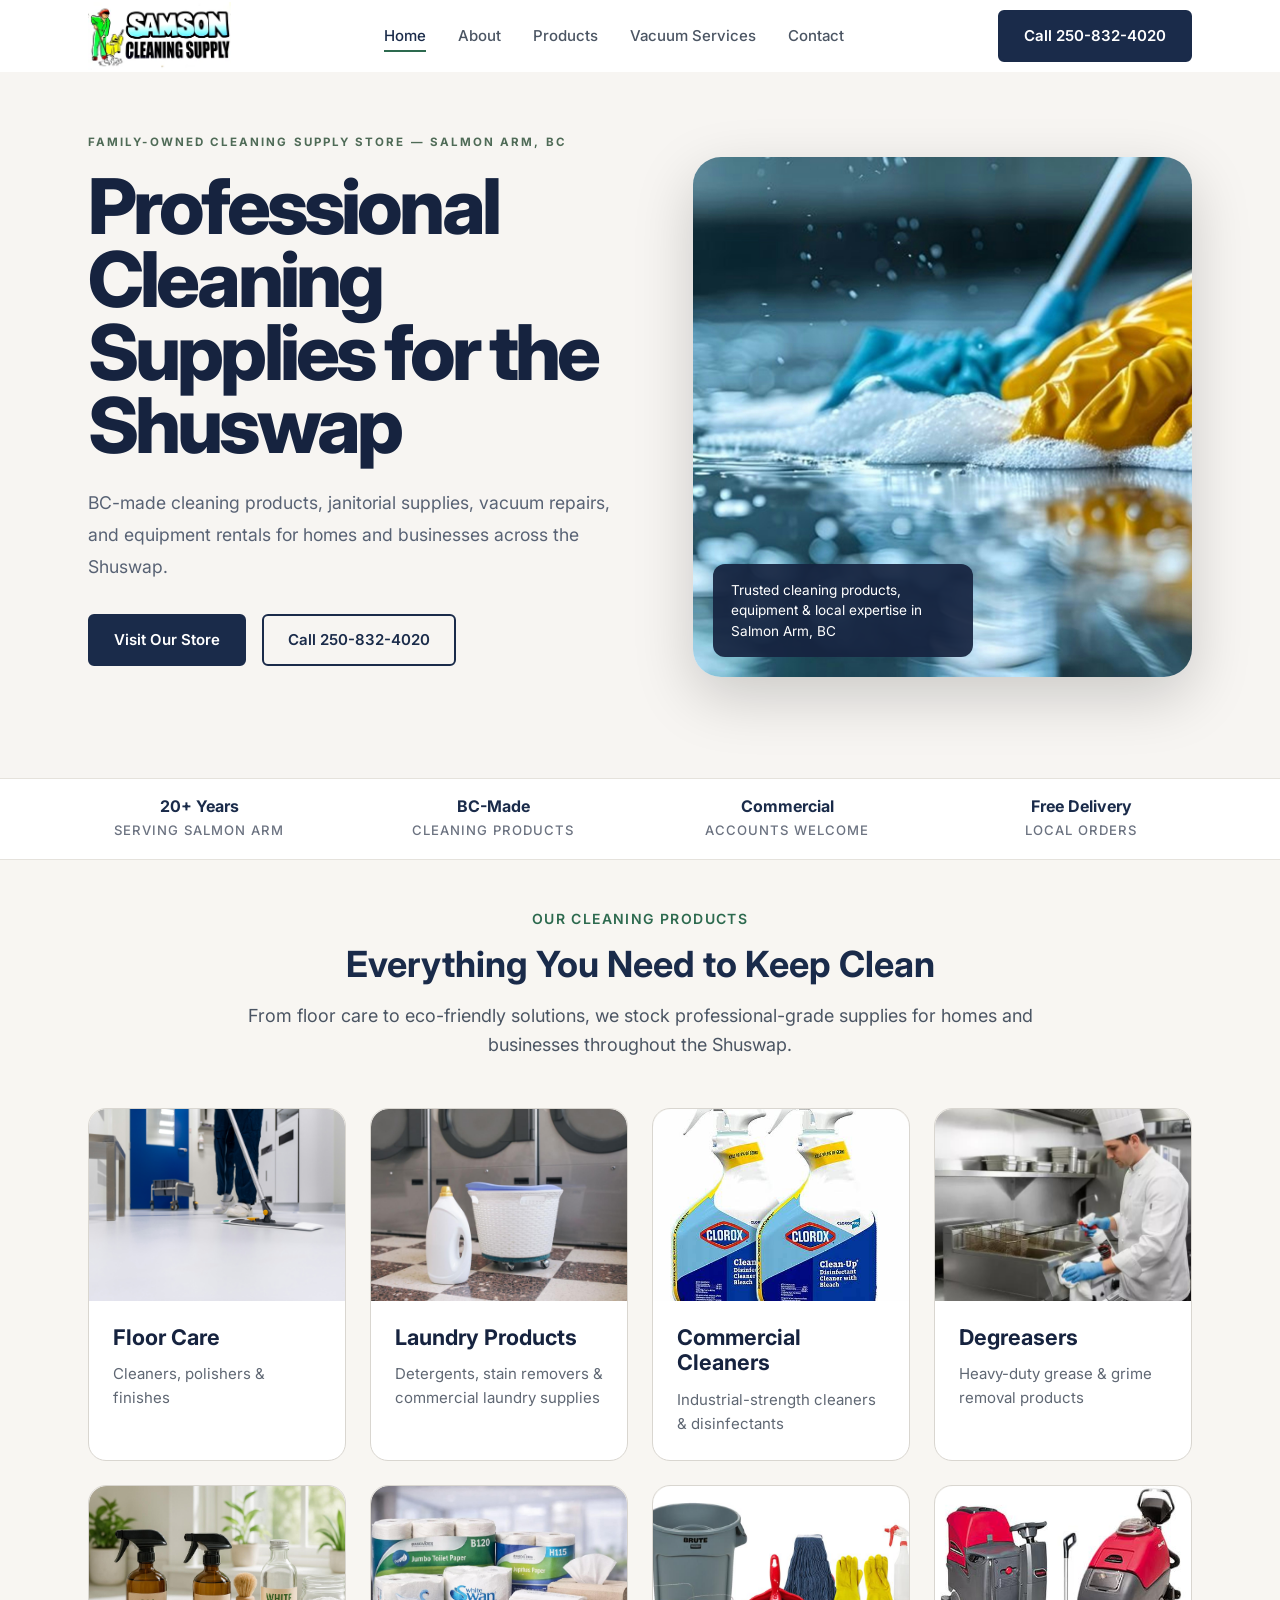
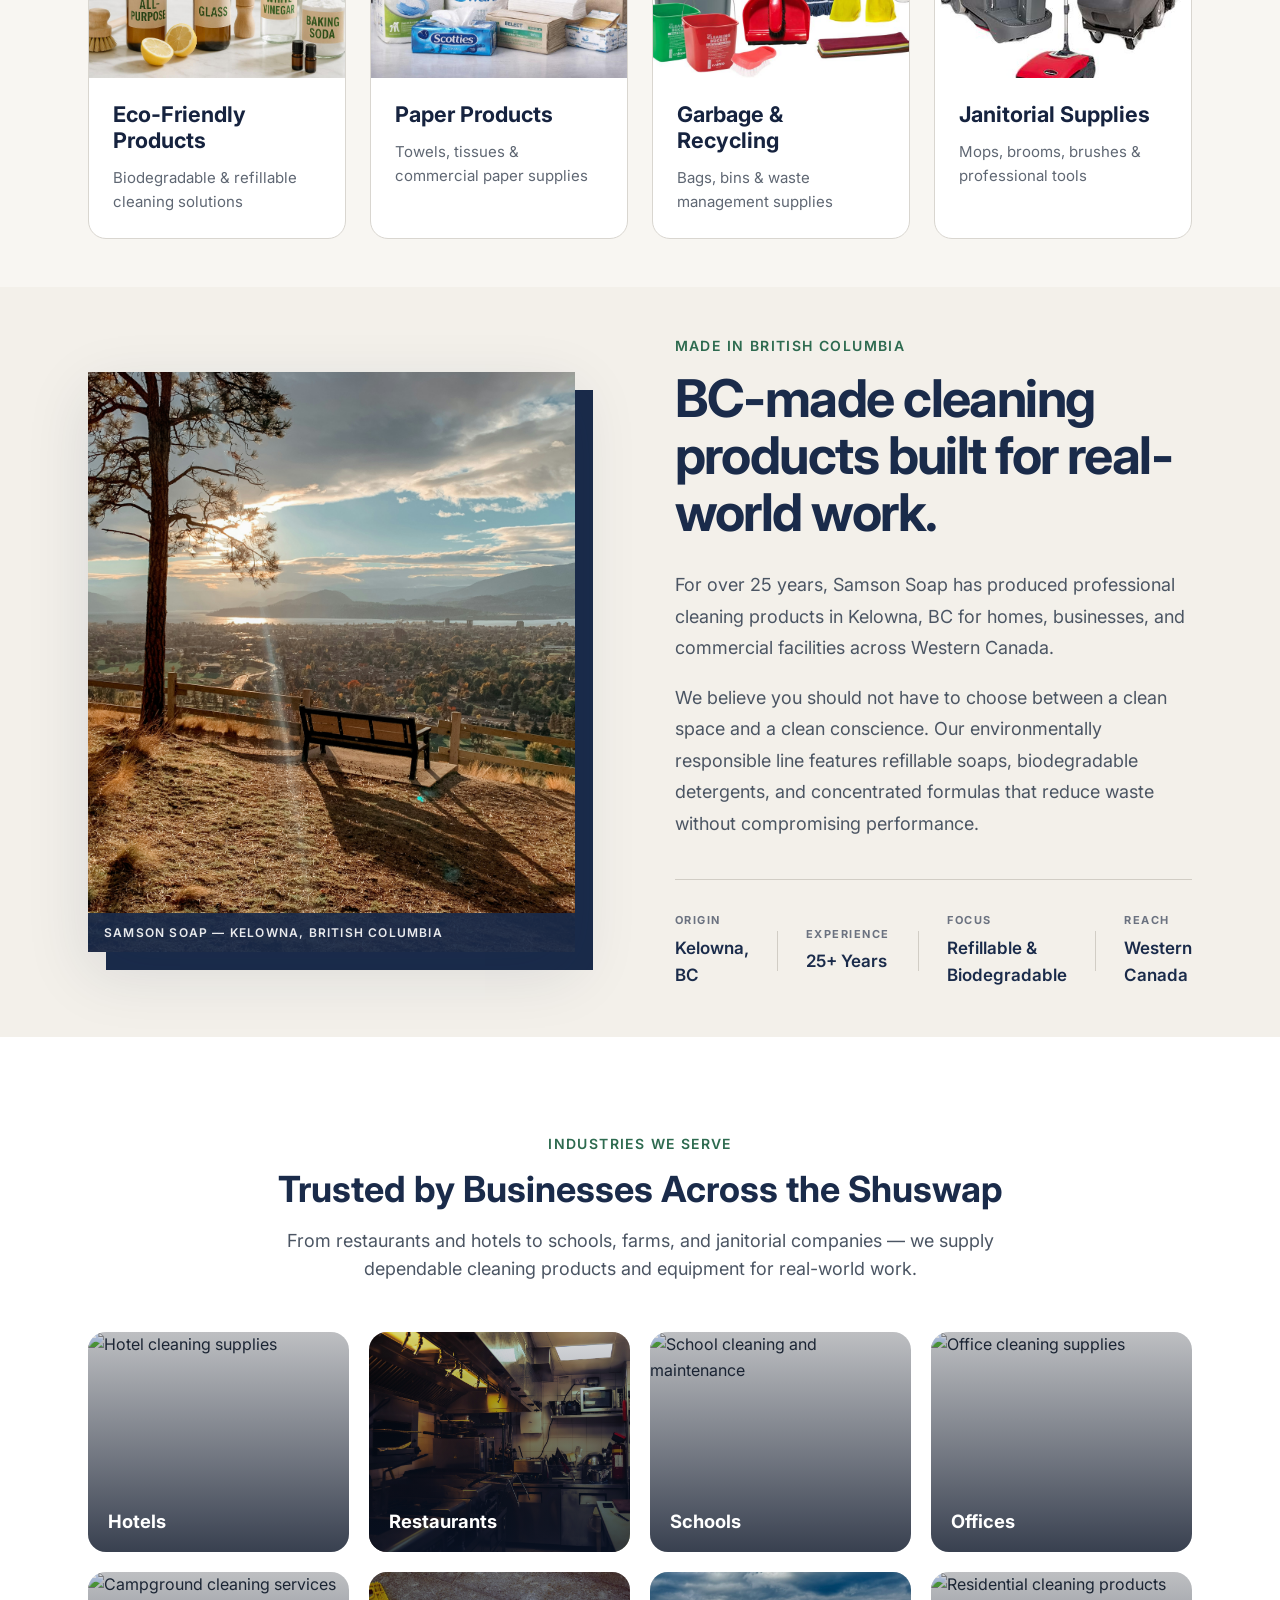
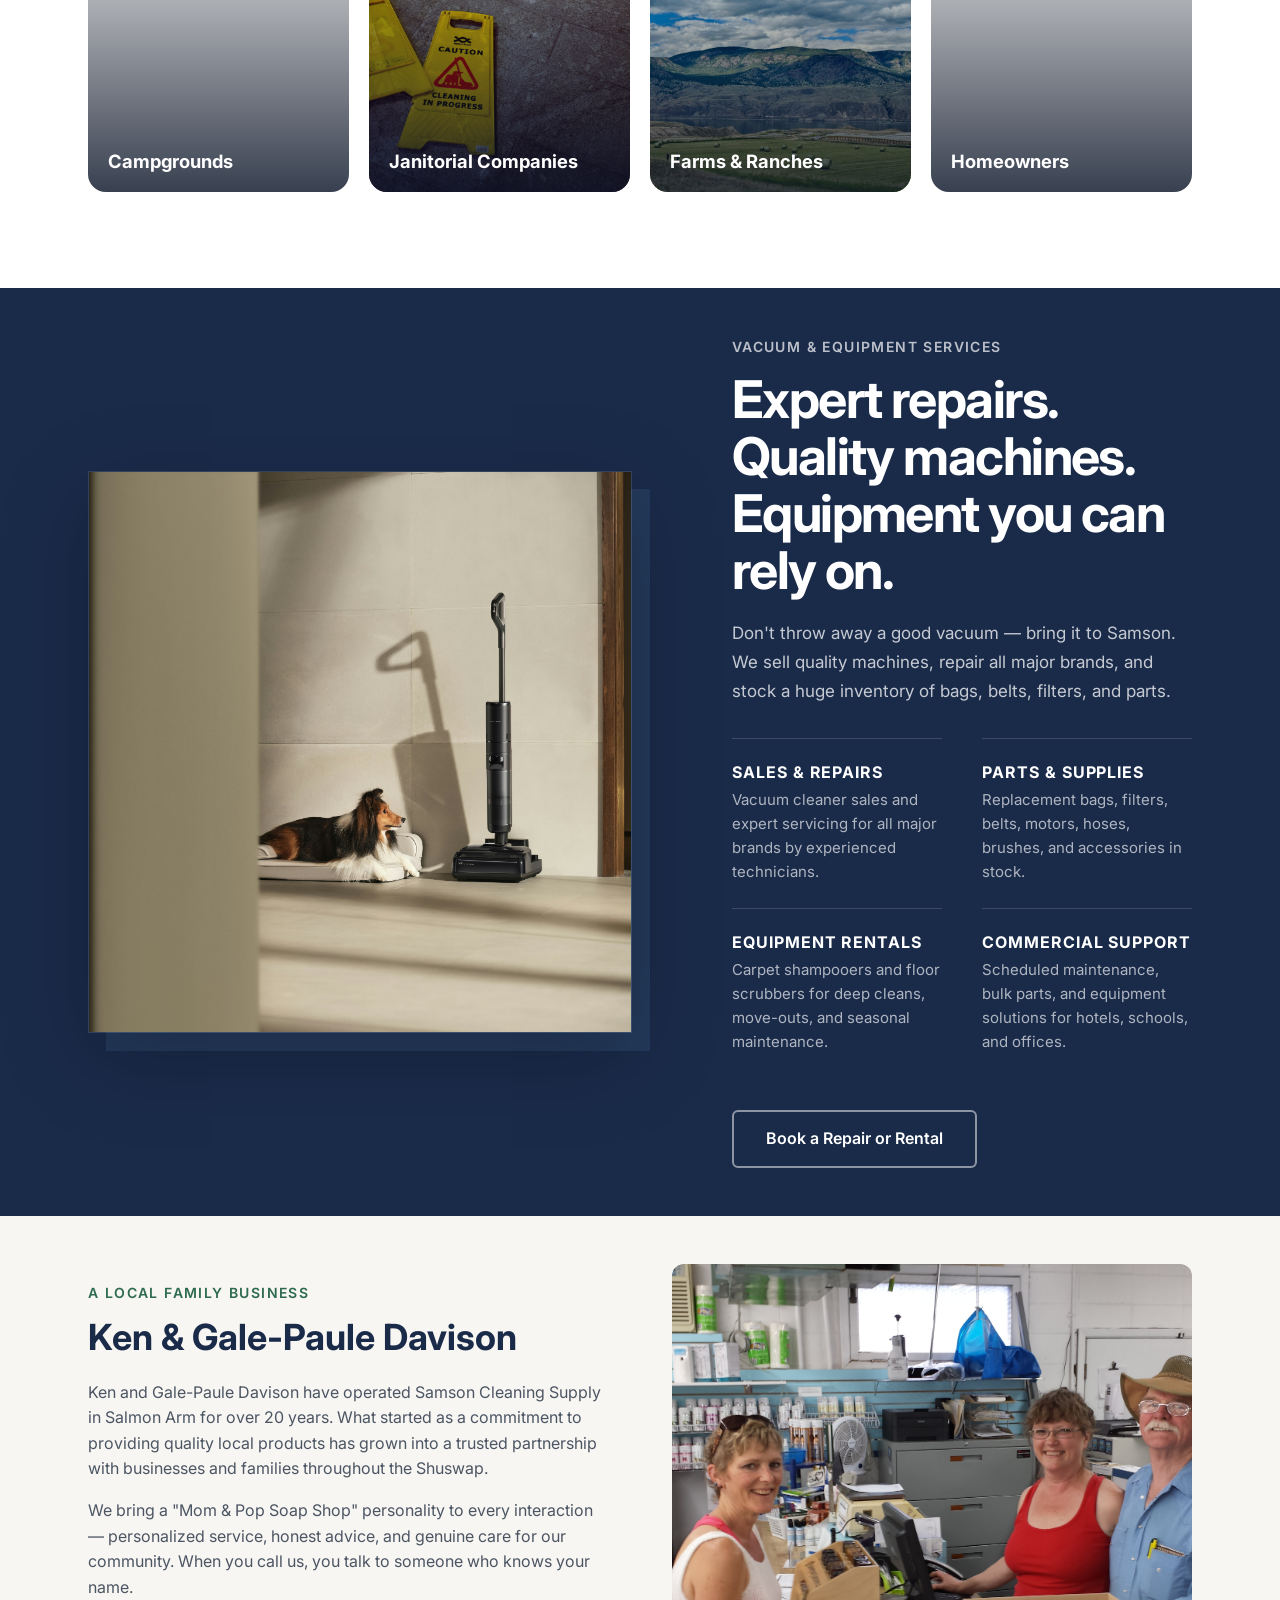
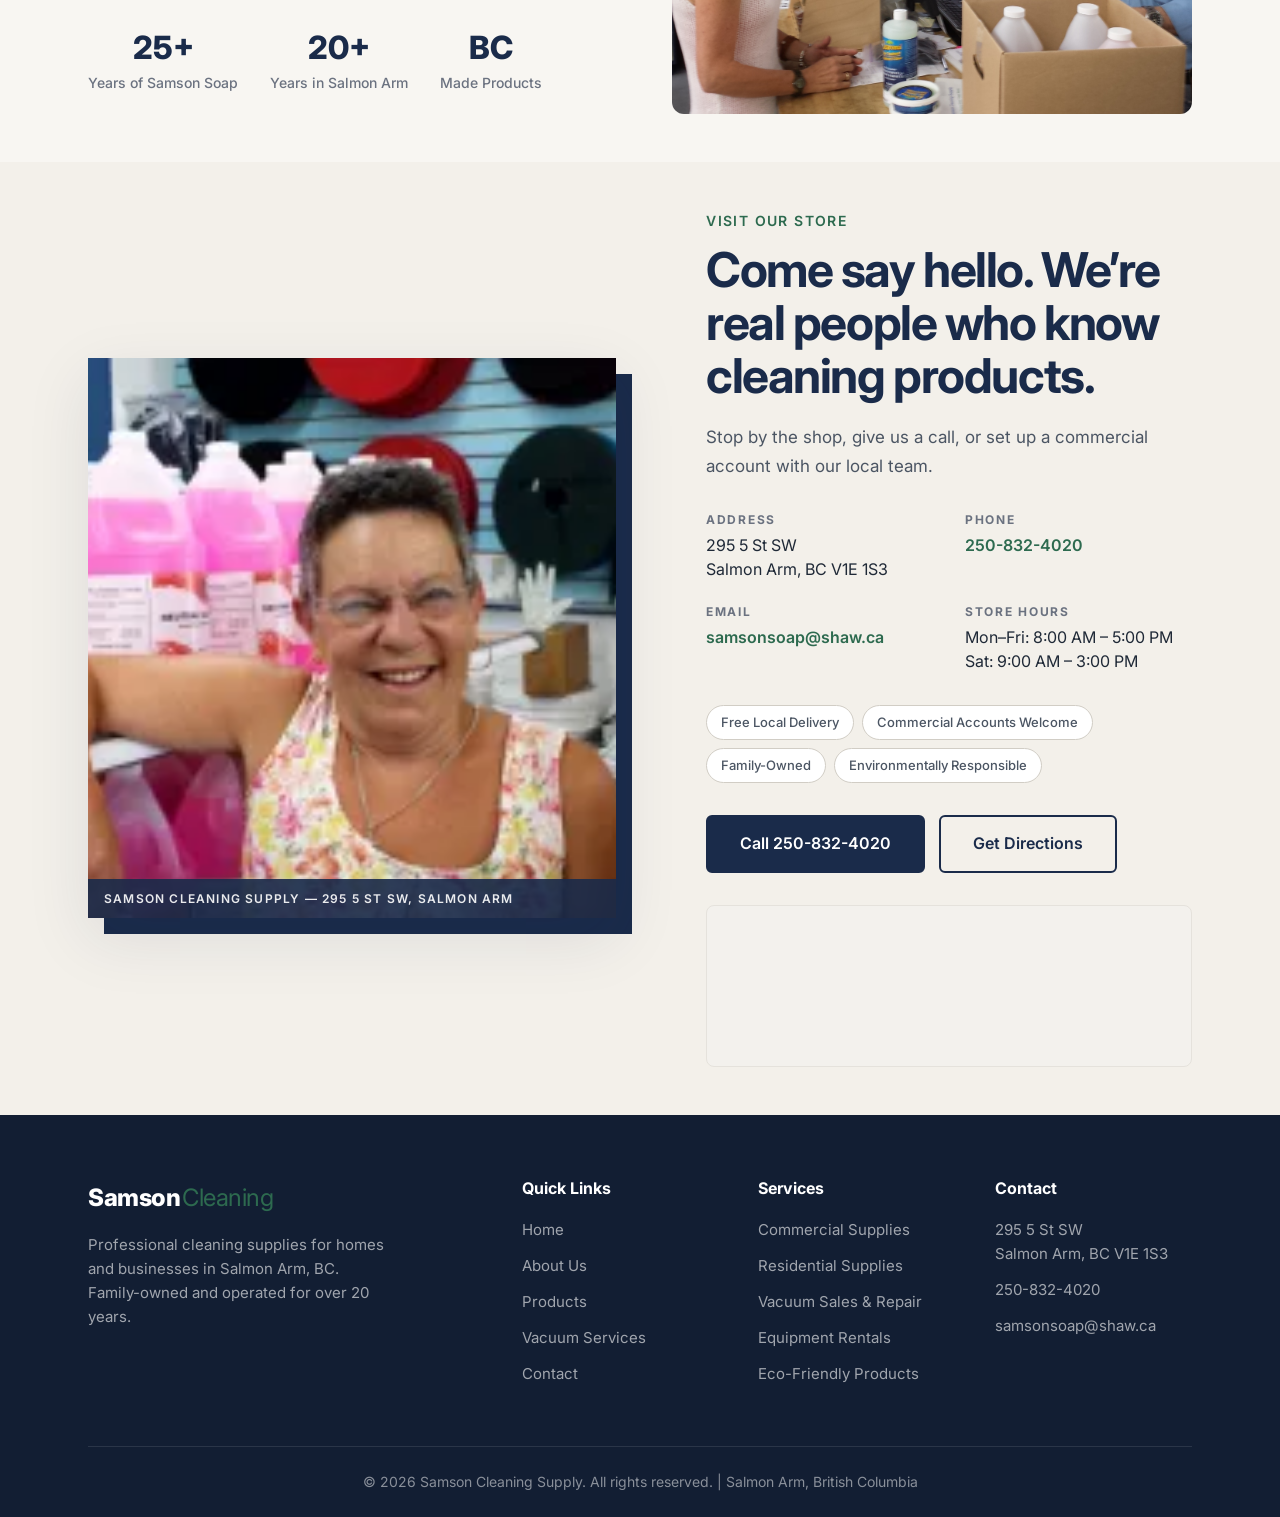
==== index.html @ e45cd5ac "initial" ====
<!DOCTYPE html>
<html lang="en-CA">
<head>
  <meta charset="UTF-8">
  <meta name="viewport" content="width=device-width, initial-scale=1.0">
  <title>Samson Cleaning Supply | Professional Cleaning Products & Equipment | Salmon Arm, BC</title>
  <meta name="description" content="Family-owned cleaning supply business in Salmon Arm, BC. BC-made Samson Soap products, commercial & residential supplies, vacuum sales & repair, equipment rentals. Free local delivery.">
  <meta name="keywords" content="cleaning supplies Salmon Arm, janitorial supplies, Samson Soap, vacuum repair, carpet shampooer rental, floor scrubber rental, eco-friendly cleaning products, commercial cleaning BC">
  <meta property="og:title" content="Samson Cleaning Supply | Salmon Arm, BC">
  <meta property="og:description" content="Professional cleaning products for homes & businesses in Salmon Arm. Family-owned for over 20 years. BC-made products.">
  <meta property="og:type" content="website">
  <meta property="og:url" content="https://samsoncleaningsupply.ca">
  <meta property="og:locale" content="en_CA">
  <link rel="icon" type="image/svg+xml" href="data:image/svg+xml,<svg xmlns='http://www.w3.org/2000/svg' viewBox='0 0 100 100'><rect fill='%231a2b4a' width='100' height='100' rx='15'/><text x='50' y='68' font-size='55' text-anchor='middle' fill='white' font-family='Arial' font-weight='bold'>S</text></svg>">
  <link rel="preconnect" href="https://fonts.googleapis.com">
  <link rel="preconnect" href="https://fonts.gstatic.com" crossorigin>
  <link href="https://fonts.googleapis.com/css2?family=Inter:wght@300;400;500;600;700;800&display=swap" rel="stylesheet">
  <link rel="stylesheet" href="style.css">
</head>
<body>

  <a href="#main-content" class="skip-link">Skip to main content</a>

  <!-- Header -->
  <header class="header" id="header">
    <div class="container header-inner">
        <a href="index.html" class="logo" aria-label="Samson Cleaning Supply Home">
            <img src="images/logo.webp" alt="Samson Cleaning Supply Logo" class="logo-image">
          </a>
      <nav class="nav-desktop" aria-label="Main navigation">
        <a href="index.html" class="active">Home</a>
        <a href="about.html">About</a>
        <a href="#products">Products</a>
        <a href="#vacuum">Vacuum Services</a>
        <a href="contact.html">Contact</a>
      </nav>
      <a href="tel:250-832-4020" class="btn btn-primary nav-cta">Call 250-832-4020</a>
      <button class="menu-toggle" aria-label="Toggle mobile menu" aria-expanded="false" aria-controls="mobile-nav">
        <span></span><span></span><span></span>
      </button>
    </div>
  </header>

  <nav class="mobile-nav" id="mobile-nav" aria-label="Mobile navigation">
    <a href="index.html">Home</a>
    <a href="about.html">About Us</a>
    <a href="#products">Our Products</a>
    <a href="#vacuum">Vacuum & Equipment</a>
    <a href="#industries">Industries We Serve</a>
    <a href="contact.html">Contact</a>
    <a href="tel:250-832-4020" class="btn btn-primary">Call 250-832-4020</a>
  </nav>

  <main id="main-content">

    <!-- Hero -->
    <section class="hero" aria-label="Hero section">
        <div class="container">
          <div class="hero-modern">
      
            <div class="hero-content">
              <p class="hero-eyebrow">
                Family-Owned Cleaning Supply Store — Salmon Arm, BC
              </p>
      
              <h1>
                Professional Cleaning Supplies for the Shuswap
              </h1>
      
              <p class="hero-description">
                BC-made cleaning products, janitorial supplies,
                vacuum repairs, and equipment rentals for homes
                and businesses across the Shuswap.
              </p>
      
              <div class="hero-buttons">
                <a href="contact.html" class="btn btn-primary">
                  Visit Our Store
                </a>
      
                <a href="tel:250-832-4020" class="btn btn-outline">
                  Call 250-832-4020
                </a>
              </div>
      
            </div> <!-- THIS WAS MISSING -->
      
            <div class="hero-image-wrap">
              <img
                src="images/cleaning.jpg"
                alt="Cleaning supplies and janitorial equipment on shelves"
                class="hero-image"
              >
      
              <div class="hero-image-card">
                Trusted cleaning products, equipment & local expertise in Salmon Arm, BC
              </div>
            </div>
      
          </div>
        </div>
      </section>

  <!-- Trust Strip -->
  <section class="trust-strip" aria-label="Company highlights">
    <div class="trust-strip-inner">
  
      <div class="trust-item">
        <strong>20+ Years</strong>
        <span>Serving Salmon Arm</span>
      </div>
  
      <div class="trust-item">
        <strong>BC-Made</strong>
        <span>Cleaning Products</span>
      </div>
  
      <div class="trust-item">
        <strong>Commercial</strong>
        <span>Accounts Welcome</span>
      </div>
  
      <div class="trust-item">
        <strong>Free Delivery</strong>
        <span>Local Orders</span>
      </div>
  
    </div>
  </section>

    <!-- Our Cleaning Products -->
       <!-- Our Cleaning Products -->
       <section id="products" class="section-padding bg-warm" aria-labelledby="products-heading">
        <div class="container">
          <div class="section-header narrow">
            <p class="section-eyebrow">Our Cleaning Products</p>
            <h2 id="products-heading">Everything You Need to Keep Clean</h2>
            <p class="section-lead">From floor care to eco-friendly solutions, we stock professional-grade supplies for homes and businesses throughout the Shuswap.</p>
          </div>
  
          <div class="category-grid">
            <article class="category-card photo-card">
              <div class="category-photo">
                <img src="images/cleaning-floor.jpg" alt="Floor care products">
              </div>
              <div class="category-content">
                <h4>Floor Care</h4>
                <span>Cleaners, polishers & finishes</span>
              </div>
            </article>
  
            <article class="category-card photo-card">
              <div class="category-photo">
                <img src="images/laudry-products.jpg" alt="Professional laundry detergents and cleaning products">
              </div>
              <div class="category-content">
                <h4>Laundry Products</h4>
                <span>Detergents, stain removers & commercial laundry supplies</span>
              </div>
            </article>
  
            <article class="category-card photo-card">
              <div class="category-photo">
                <img src="images/commercial-cleaners.jpg" alt="Commercial cleaning supplies on shelving">
              </div>
              <div class="category-content">
                <h4>Commercial Cleaners</h4>
                <span>Industrial-strength cleaners & disinfectants</span>
              </div>
            </article>
  
            <article class="category-card photo-card">
              <div class="category-photo">
                <img src="images/degreasers.jpg" alt="Heavy-duty industrial cleaning products">
              </div>
              <div class="category-content">
                <h4>Degreasers</h4>
                <span>Heavy-duty grease & grime removal products</span>
              </div>
            </article>
  
            <article class="category-card photo-card">
              <div class="category-photo">
                <img src="images/eco-friendly-products.jpg" alt="Eco-friendly cleaning supplies">
              </div>
              <div class="category-content">
                <h4>Eco-Friendly Products</h4>
                <span>Biodegradable & refillable cleaning solutions</span>
              </div>
            </article>
  
            <article class="category-card photo-card">
              <div class="category-photo">
                <img src="images/paper-products.jpg" alt="Paper towels and janitorial paper products">
              </div>
              <div class="category-content">
                <h4>Paper Products</h4>
                <span>Towels, tissues & commercial paper supplies</span>
              </div>
            </article>
  
            <article class="category-card photo-card">
              <div class="category-photo">
                <img src="images/garbage-recycling.jpg" alt="Garbage and recycling supplies">
              </div>
              <div class="category-content">
                <h4>Garbage & Recycling</h4>
                <span>Bags, bins & waste management supplies</span>
              </div>
            </article>
  
            <article class="category-card photo-card">
              <div class="category-photo">
                <img src="images/janitorial-supply.jpg" alt="Janitorial cleaning equipment and supplies">
              </div>
              <div class="category-content">
                <h4>Janitorial Supplies</h4>
                <span>Mops, brooms, brushes & professional tools</span>
              </div>
            </article>
          </div>
        </div>
      </section>

    <!-- Made in BC -->
       <!-- Made in BC -->
       <section class="section-padding bg-cream" aria-labelledby="bc-heading">
        <div class="container">
          <div class="bc-story">
            <div class="bc-visual">
              <div class="bc-image-frame">
                <img src="images/kelowna.jpg" alt="Samson Soap professional cleaning products manufactured in Kelowna, BC" loading="lazy">
                <div class="bc-image-caption">Samson Soap — Kelowna, British Columbia</div>
              </div>
              <div class="bc-accent" aria-hidden="true"></div>
            </div>
            <div class="bc-content">
              <p class="section-eyebrow">Made in British Columbia</p>
              <h2 id="bc-heading">
                BC-made cleaning products built for real-world work.
              </h2>
              <div class="bc-narrative">
                <p>
                    For over 25 years, Samson Soap has produced professional cleaning products in Kelowna, BC for homes, businesses, and commercial facilities across Western Canada.
                  </p>
                <p>We believe you should not have to choose between a clean space and a clean conscience. Our environmentally responsible line features refillable soaps, biodegradable detergents, and concentrated formulas that reduce waste without compromising performance.</p>
              </div>
              <div class="bc-credentials">
                <div class="credential">
                  <span class="credential-label">Origin</span>
                  <span class="credential-value">Kelowna, BC</span>
                </div>
                <div class="credential-divider" aria-hidden="true"></div>
                <div class="credential">
                  <span class="credential-label">Experience</span>
                  <span class="credential-value">25+ Years</span>
                </div>
                <div class="credential-divider" aria-hidden="true"></div>
                <div class="credential">
                  <span class="credential-label">Focus</span>
                  <span class="credential-value">Refillable & Biodegradable</span>
                </div>
                <div class="credential-divider" aria-hidden="true"></div>
                <div class="credential">
                  <span class="credential-label">Reach</span>
                  <span class="credential-value">Western Canada</span>
                </div>
              </div>
            </div>
          </div>
        </div>
      </section>
  
      

    <!-- Industries -->
<section id="industries" class="industries-section">
    <div class="container">
  
      <div class="section-header narrow">
        <p class="section-eyebrow">Industries We Serve</p>
  
        <h2>
          Trusted by Businesses Across the Shuswap
        </h2>
  
        <p class="section-lead">
          From restaurants and hotels to schools, farms,
          and janitorial companies — we supply dependable
          cleaning products and equipment for real-world work.
        </p>
      </div>
  
      <div class="industries-grid">
  
        <a href="contact.html" class="industry-card">
          <img src="https://images.unsplash.com/photo-1566073771259-6a8506099945?q=80&w=1200&auto=format&fit=crop" alt="Hotel cleaning supplies">
          <div class="industry-overlay">
            <h4>Hotels</h4>
          </div>
        </a>
  
        <a href="contact.html" class="industry-card">
          <img src="images/rest-kitchen.jpg" alt="Restaurant kitchen cleaning">
          <div class="industry-overlay">
            <h4>Restaurants</h4>
          </div>
        </a>
  
        <a href="contact.html" class="industry-card">
          <img src="https://images.unsplash.com/photo-1497633762265-9d179a990aa6?q=80&w=1200&auto=format&fit=crop" alt="School cleaning and maintenance">
          <div class="industry-overlay">
            <h4>Schools</h4>
          </div>
        </a>
  
        <a href="contact.html" class="industry-card">
          <img src="https://images.unsplash.com/photo-1497366754035-f200968a6e72?q=80&w=1200&auto=format&fit=crop" alt="Office cleaning supplies">
          <div class="industry-overlay">
            <h4>Offices</h4>
          </div>
        </a>
  
        <a href="contact.html" class="industry-card">
          <img src="https://images.unsplash.com/photo-1506744038136-46273834b3fb?q=80&w=1200&auto=format&fit=crop" alt="Campground cleaning services">
          <div class="industry-overlay">
            <h4>Campgrounds</h4>
          </div>
        </a>
  
        <a href="contact.html" class="industry-card">
          <img src="images/janitorial-signs.jpg" alt="Janitorial company supplies">
          <div class="industry-overlay">
            <h4>Janitorial Companies</h4>
          </div>
        </a>
  
        <a href="contact.html" class="industry-card">
          <img src="images/farm.jpg" alt="Farm and ranch cleaning supplies">
          <div class="industry-overlay">
            <h4>Farms & Ranches</h4>
          </div>
        </a>
  
        <a href="contact.html" class="industry-card">
          <img src="https://images.unsplash.com/photo-1448630360428-65456885c650?q=80&w=1200&auto=format&fit=crop" alt="Residential cleaning products">
          <div class="industry-overlay">
            <h4>Homeowners</h4>
          </div>
        </a>
  
      </div>
  
    </div>
  </section>

    <!-- Vacuum & Equipment -->
        <!-- Vacuum & Equipment -->
        <section id="vacuum" class="section-padding bg-navy" aria-labelledby="vacuum-heading">
            <div class="container">
              <div class="equip-story">
                <div class="equip-visual">
                  <div class="equip-image-frame">
                    <img src="images/vacuum-dog.jpg" alt="Professional cleaning equipment and vacuum repair workshop" loading="lazy">
                  </div>
                  <div class="equip-accent" aria-hidden="true"></div>
                </div>
                <div class="equip-content">
                  <p class="section-eyebrow light">Vacuum & Equipment Services</p>
                  <h2 id="vacuum-heading">Expert repairs. Quality machines. Equipment you can rely on.</h2>
                  <p class="equip-lead">Don't throw away a good vacuum — bring it to Samson. We sell quality machines, repair all major brands, and stock a huge inventory of bags, belts, filters, and parts.</p>
                  <div class="equip-services">
                    <div class="equip-item">
                      <h4>Sales & Repairs</h4>
                      <p>Vacuum cleaner sales and expert servicing for all major brands by experienced technicians.</p>
                    </div>
                    <div class="equip-item">
                      <h4>Parts & Supplies</h4>
                      <p>Replacement bags, filters, belts, motors, hoses, brushes, and accessories in stock.</p>
                    </div>
                    <div class="equip-item">
                      <h4>Equipment Rentals</h4>
                      <p>Carpet shampooers and floor scrubbers for deep cleans, move-outs, and seasonal maintenance.</p>
                    </div>
                    <div class="equip-item">
                      <h4>Commercial Support</h4>
                      <p>Scheduled maintenance, bulk parts, and equipment solutions for hotels, schools, and offices.</p>
                    </div>
                  </div>
                  <div class="equip-cta">
                    <a href="contact.html" class="btn btn-outline-light btn-large">Book a Repair or Rental</a>
                  </div>
                </div>
              </div>
            </div>
          </section>
      
          <!-- Family Business -->

    <!-- Family Business -->
    <section class="section-padding bg-warm" aria-labelledby="family-heading">
      <div class="container">
        <div class="split-section reverse">
          <div class="split-image">
            <img src="images/gale-ken.jpg" alt="Local family business team" loading="lazy">
          </div>
          <div class="split-content">
            <p class="section-eyebrow">A Local Family Business</p>
            <h2 id="family-heading">Ken & Gale-Paule Davison</h2>
            <p>Ken and Gale-Paule Davison have operated Samson Cleaning Supply in Salmon Arm for over 20 years. What started as a commitment to providing quality local products has grown into a trusted partnership with businesses and families throughout the Shuswap.</p>
            <p>We bring a "Mom & Pop Soap Shop" personality to every interaction — personalized service, honest advice, and genuine care for our community. When you call us, you talk to someone who knows your name.</p>
            <div class="family-stats">
              <div class="stat">
                <span class="stat-number">25+</span>
                <span class="stat-label">Years of Samson Soap</span>
              </div>
              <div class="stat">
                <span class="stat-number">20+</span>
                <span class="stat-label">Years in Salmon Arm</span>
              </div>
              <div class="stat">
                <span class="stat-number">BC</span>
                <span class="stat-label">Made Products</span>
              </div>
            </div>
          </div>
        </div>
      </div>
    </section>

    <!-- Contact / CTA -->
       <!-- Contact / CTA -->
       <section class="section-padding bg-cream" aria-labelledby="contact-heading">
        <div class="container">
          <div class="contact-story">
            <div class="contact-visual">
              <div class="contact-image-frame">
                <img src="images/jane_allardyce.webp" alt="Interior of Samson Cleaning Supply store in Salmon Arm, BC" loading="lazy">
                <div class="contact-image-caption">Samson Cleaning Supply — 295 5 St SW, Salmon Arm</div>
              </div>
              <div class="contact-accent" aria-hidden="true"></div>
            </div>
            <div class="contact-content">
              <p class="section-eyebrow">Visit Our Store</p>
              <h2 id="contact-heading">Come say hello. We’re real people who know cleaning products.</h2>
              <p class="contact-lead">
                Stop by the shop, give us a call, or set up a commercial account with our local team.
              </p>              
              <div class="contact-details-list">
                <div class="contact-detail">
                  <h5>Address</h5>
                  <p>295 5 St SW<br>Salmon Arm, BC V1E 1S3</p>
                </div>
                <div class="contact-detail">
                  <h5>Phone</h5>
                  <p><a href="tel:250-832-4020">250-832-4020</a></p>
                </div>
                <div class="contact-detail">
                  <h5>Email</h5>
                  <p><a href="mailto:samsonsoap@shaw.ca">samsonsoap@shaw.ca</a></p>
                </div>
                <div class="contact-detail">
                  <h5>Store Hours</h5>
                  <p>Mon–Fri: 8:00 AM – 5:00 PM<br>Sat: 9:00 AM – 3:00 PM</p>
                </div>
              </div>
  
              <div class="contact-badges-row">
                <span class="contact-badge">Free Local Delivery</span>
                <span class="contact-badge">Commercial Accounts Welcome</span>
                <span class="contact-badge">Family-Owned</span>
                <span class="contact-badge">Environmentally Responsible</span>
              </div>
  
              <div class="contact-actions">
                <a href="tel:250-832-4020" class="btn btn-primary btn-large">Call 250-832-4020</a>
                <a href="https://www.google.com/maps/dir/?api=1&destination=295+5+St+SW,+Salmon+Arm,+BC+V1E+1S3" class="btn btn-outline btn-large" target="_blank" rel="noopener">Get Directions</a>
              </div>
  
              <div class="contact-map-compact">
                <iframe 
                  src="https://www.google.com/maps/embed?pb=!1m18!1m12!1m3!1d2570.1234567890123!2d-119.2841234!3d50.7021234!2m3!1f0!2f0!3f0!3m2!1i1024!2i768!4f13.1!3m3!1m2!1s0x0%3A0x0!2zMjk1IDUgU3QgU1csIFNhbG1vbiBBcm0sIEJD!5e0!3m2!1sen!2sca!4v1234567890" 
                  width="100%" 
                  height="160" 
                  style="border:0;" 
                  allowfullscreen="" 
                  loading="lazy" 
                  referrerpolicy="no-referrer-when-downgrade"
                  title="Samson Cleaning Supply Location">
                </iframe>
              </div>
            </div>
          </div>
        </div>
      </section>

  </main>

  <!-- Footer -->
  <footer class="footer">
    <div class="container">
      <div class="footer-grid">
        <div class="footer-brand">
          <span class="logo-text">Samson<span class="logo-accent">Cleaning</span></span>
          <p>Professional cleaning supplies for homes and businesses in Salmon Arm, BC. Family-owned and operated for over 20 years.</p>
        </div>
        <div class="footer-links">
          <h4>Quick Links</h4>
          <a href="index.html">Home</a>
          <a href="about.html">About Us</a>
          <a href="#products">Products</a>
          <a href="#vacuum">Vacuum Services</a>
          <a href="contact.html">Contact</a>
        </div>
        <div class="footer-links">
          <h4>Services</h4>
          <a href="#products">Commercial Supplies</a>
          <a href="#products">Residential Supplies</a>
          <a href="#vacuum">Vacuum Sales & Repair</a>
          <a href="#vacuum">Equipment Rentals</a>
          <a href="#products">Eco-Friendly Products</a>
        </div>
        <div class="footer-contact">
          <h4>Contact</h4>
          <p>295 5 St SW<br>Salmon Arm, BC V1E 1S3</p>
          <p><a href="tel:250-832-4020">250-832-4020</a></p>
          <p><a href="mailto:samsonsoap@shaw.ca">samsonsoap@shaw.ca</a></p>
        </div>
      </div>
      <div class="footer-bottom">
        <p>&copy; 2026 Samson Cleaning Supply. All rights reserved. | Salmon Arm, British Columbia</p>
      </div>
    </div>
  </footer>

  <script src="script.js"></script>
</body>
</html>
---- style.css ----
/* ============================================
   SAMSON CLEANING SUPPLY
   Premium Industrial-Minimal Design
   Plain HTML/CSS/JS — No Frameworks
   ============================================ */

/* CSS Variables */
:root {
    --navy: #1a2b4a;
    --navy-dark: #121e33;
    --navy-light: #243a5c;
    --warm-white: #f8f6f2;
    --cream: #f3f0ea;
    --pure-white: #ffffff;
    --gray-100: #f3f1ed;
    --gray-200: #e5e2dc;
    --gray-300: #d1cdc5;
    --gray-500: #6b7280;
    --gray-600: #4b5563;
    --gray-700: #374151;
    --green: #2d6a4f;
    --green-light: #40916c;
    --green-pale: #e8f5e9;
    --text-primary: #1f2937;
    --text-secondary: #4b5563;
    --border: #e5e7eb;
    
    --font-family: 'Inter', -apple-system, BlinkMacSystemFont, 'Segoe UI', Roboto, sans-serif;
    --max-width: 1200px;
    --section-padding: 80px;
    --section-padding-mobile: 48px;
    --transition: all 0.3s ease;
  }
  
  /* Reset & Base */
  *, *::before, *::after {
    box-sizing: border-box;
    margin: 0;
    padding: 0;
  }
  
  html {
    scroll-behavior: smooth;
    font-size: 16px;
  }
  
  body {
    font-family: var(--font-family);
    color: var(--text-primary);
    line-height: 1.6;
    background-color: var(--pure-white);
    -webkit-font-smoothing: antialiased;
    -moz-osx-font-smoothing: grayscale;
  }
  
  img {
    max-width: 100%;
    height: auto;
    display: block;
  }
  
  a {
    color: inherit;
    text-decoration: none;
    transition: var(--transition);
  }
  
  /* Skip Link */
  .skip-link {
    position: absolute;
    top: -40px;
    left: 0;
    background: var(--navy);
    color: white;
    padding: 8px 16px;
    z-index: 10000;
    font-weight: 500;
    font-size: 0.875rem;
  }
  
  .skip-link:focus {
    top: 0;
  }
  
  /* Container */
  .container {
    max-width: var(--max-width);
    margin: 0 auto;
    padding: 0 24px;
  }
  
  /* Typography */
  h1, h2, h3, h4, h5, h6 {
    font-weight: 700;
    line-height: 1.2;
    color: var(--navy);
  }
  
  h1 { font-size: 2.25rem; }
  h2 { font-size: 1.875rem; }
  h3 { font-size: 1.5rem; }
  h4 { font-size: 1.25rem; }
  
  p {
    margin-bottom: 1rem;
    color: var(--text-secondary);
  }
  
  /* Buttons */
  .btn {
    display: inline-flex;
    align-items: center;
    justify-content: center;
    padding: 12px 24px;
    font-weight: 600;
    font-size: 0.9375rem;
    border-radius: 6px;
    cursor: pointer;
    transition: var(--transition);
    border: 2px solid transparent;
    text-align: center;
    min-height: 44px;
  }
  
  .btn-primary {
    background-color: var(--navy);
    color: white;
    border-color: var(--navy);
  }
  
  .btn-primary:hover {
    background-color: var(--navy-dark);
    border-color: var(--navy-dark);
  }
  
  .btn-outline {
    background-color: transparent;
    color: var(--navy);
    border-color: var(--navy);
  }
  
  .btn-outline:hover {
    background-color: var(--navy);
    color: white;
  }
  
  .btn-outline-light {
    background-color: transparent;
    color: white;
    border-color: rgba(255,255,255,0.5);
  }
  
  .btn-outline-light:hover {
    background-color: white;
    color: var(--navy);
    border-color: white;
  }
  
  .btn-large {
    padding: 14px 32px;
    font-size: 1rem;
  }
  
  .btn-white {
    background-color: white;
    color: var(--navy);
    border-color: white;
  }
  
  .btn-white:hover {
    background-color: var(--warm-white);
  }
  
  /* Header */
  .header {
    position: sticky;
    top: 0;
    z-index: 1000;
    background: rgba(255,255,255,0.96);
    backdrop-filter: blur(10px);
  }
  
  .header-inner {
    display: flex;
    align-items: center;
    justify-content: space-between;
    height: 72px;
  }
  
  .logo-text {
    font-size: 1.5rem;
    font-weight: 800;
    color: var(--navy);
    letter-spacing: -0.02em;
  }
  
  .logo-accent {
    font-weight: 400;
    color: var(--green);
    margin-left: 2px;
  }

  .logo-image {
    height: 68px;
    width: auto;
    display: block;
  }
  
  .logo {
    display: flex;
    align-items: center;
  }
  .nav-desktop {
    display: none;
    gap: 32px;
  }
  
  .nav-desktop a {
    font-weight: 500;
    font-size: 0.9375rem;
    color: var(--gray-600);
    position: relative;
  }
  
  .nav-desktop a:hover,
  .nav-desktop a.active {
    color: var(--navy);
  }
  
  .nav-desktop a.active::after {
    content: '';
    position: absolute;
    bottom: -4px;
    left: 0;
    width: 100%;
    height: 2px;
    background-color: var(--green);
  }
  
  .nav-cta {
    display: none;
  }
  .nav-container {
    display: flex;
    align-items: center;
    justify-content: space-between;
  }
  
  .menu-toggle {
    display: flex;
    flex-direction: column;
    gap: 5px;
    background: none;
    border: none;
    cursor: pointer;
    padding: 8px;
  }
  
  .menu-toggle span {
    display: block;
    width: 24px;
    height: 2px;
    background-color: var(--navy);
    transition: var(--transition);
  }
  
  /* Mobile Nav */
  .mobile-nav {
    position: fixed;
    top: 72px;
    left: 0;
    right: 0;
    bottom: 0;
    background: white;
    display: flex;
    flex-direction: column;
    padding: 32px 24px;
    gap: 24px;
    transform: translateX(100%);
    transition: transform 0.3s ease;
    z-index: 999;
    overflow-y: auto;
  }
  
  .mobile-nav.open {
    transform: translateX(0);
  }
  
  .mobile-nav a {
    font-size: 1.125rem;
    font-weight: 500;
    color: var(--text-primary);
    padding: 8px 0;
    border-bottom: 1px solid var(--gray-200);
  }
  
  .mobile-nav a.btn {
    border: none;
    margin-top: 16px;
    justify-content: center;
  }
  
  /* ============================================
     HERO — Redesigned
     Premium local supplier. Editorial industrial minimalism.
     ============================================ */
  
  .hero {
    position: relative;
    background-color: var(--warm-white);
    padding: 120px 0 80px;
    overflow: hidden;
  }
  
  .hero-grid {
    display: flex;
    flex-direction: column;
    gap: 48px;
    align-items: center;
  }
  
  .hero-copy {
    flex: 1 1 55%;
    max-width: 640px;
  }
  
  .hero-eyebrow {
    display: inline-block;
    font-size: 0.8125rem;
    font-weight: 700;
    text-transform: uppercase;
    letter-spacing: 0.18em;
    color: var(--green);
    margin-bottom: 24px;
  }
  
  .hero h1 {
    font-size: 2.75rem;
    font-weight: 800;
    line-height: 1.05;
    color: var(--navy);
    margin-bottom: 28px;
    letter-spacing: -0.03em;
  }
  
  .hero-lead {
    font-size: 1.125rem;
    line-height: 1.65;
    color: var(--gray-600);
    margin-bottom: 36px;
    max-width: 540px;
  }
  
  .hero-actions {
    display: flex;
    flex-wrap: wrap;
    gap: 14px;
    margin-bottom: 48px;
  }
  
  .hero-trust {
    display: flex;
    align-items: center;
    gap: 0;
    flex-wrap: wrap;
  }
  
  .trust-item {
    display: flex;
    flex-direction: column;
    gap: 2px;
  }
  
  .trust-item strong {
    font-size: 1.125rem;
    font-weight: 800;
    color: var(--navy);
    line-height: 1.2;
  }
  
  .trust-item span {
    font-size: 0.8125rem;
    font-weight: 500;
    color: var(--gray-500);
    text-transform: uppercase;
    letter-spacing: 0.06em;
  }
  
  .trust-divider {
    width: 1px;
    height: 32px;
    background-color: var(--gray-300);
    margin: 0 20px;
  }
  
  .hero-visual {
    flex: 1 1 45%;
    position: relative;
    width: 100%;
    max-width: 520px;
  }
  
  .hero-image-frame {
    position: relative;
    z-index: 2;
    border-radius: 2px;
    overflow: hidden;
    box-shadow: 0 24px 80px rgba(26, 43, 74, 0.14);
  }
  
  .hero-image-frame img {
    width: 100%;
    height: 380px;
    object-fit: cover;
    display: block;
  }
  
  .hero-caption {
    position: absolute;
    bottom: 0;
    left: 0;
    right: 0;
    background: rgba(26, 43, 74, 0.88);
    color: rgba(255,255,255,0.9);
    padding: 12px 16px;
    font-size: 0.8125rem;
    font-weight: 500;
  }
  
  .hero-accent {
    position: absolute;
    top: 24px;
    left: 24px;
    width: 100%;
    height: 100%;
    background-color: var(--navy);
    border-radius: 2px;
    z-index: 1;
  }
  
  /* Section Padding & Backgrounds */
  .section-padding {
    padding: var(--section-padding-mobile) 0;
  }
  
  .bg-warm { background-color: var(--warm-white); }
  .bg-cream { background-color: var(--cream); }
  .bg-white { background-color: var(--pure-white); }
  .bg-navy { background-color: var(--navy); }
  
  /* Section Headers */
  .section-header {
    text-align: center;
    max-width: 700px;
    margin: 0 auto 48px;
  }
  
  .section-header.narrow {
    max-width: 800px;
  }
  
  .section-eyebrow {
    font-size: 0.875rem;
    font-weight: 600;
    text-transform: uppercase;
    letter-spacing: 0.1em;
    color: var(--green);
    margin-bottom: 12px;
  }
  
  .bg-navy .section-eyebrow.light {
    color: rgba(255,255,255,0.7);
  }
  
  .section-header h2 {
    margin-bottom: 16px;
  }
  
  .section-lead {
    font-size: 1.125rem;
    color: var(--text-secondary);
  }
  
  /* Category Grid */
  .category-grid {
    display: grid;
    grid-template-columns: 1fr;
    gap: 20px;
  }
  
  .category-card img{
    width:100%;
    height:220px;
    object-fit:cover;
    border-radius:18px 18px 0 0;
  }
  
  .category-content{
    padding:1.5rem;
  }
  
  .category-card:hover {
    border-color: var(--green);
    box-shadow: 0 4px 20px rgba(0,0,0,0.06);
    transform: translateY(-2px);
  }
  
  .category-icon {
    width: 48px;
    height: 48px;
    color: var(--green);
    margin-bottom: 16px;
  }
  
  .category-card h4 {
    margin-bottom: 6px;
    font-size: 1.125rem;
  }
  
  .category-card span {
    font-size: 0.9375rem;
    color: var(--gray-500);
  }
  
  /* Split Section */
  .split-section {
    display: flex;
    flex-direction: column;
    gap: 40px;
    align-items: center;
  }
  
  .split-content {
    flex: 1;
  }
  
  .split-content h2 {
    margin-bottom: 20px;
  }
  
  .split-image {
    flex: 1;
    width: 100%;
  }
  
  .split-image img {
    border-radius: 12px;
    width: 100%;
    height: 400px;
    object-fit: cover;
  }
  
  /* Feature List */
  .feature-list {
    list-style: none;
    margin-top: 24px;
  }
  
  .feature-list li {
    display: flex;
    align-items: flex-start;
    gap: 12px;
    margin-bottom: 14px;
    color: var(--text-secondary);
    font-size: 1rem;
  }
  
  .feature-list li svg {
    width: 20px;
    height: 20px;
    color: var(--green);
    flex-shrink: 0;
    margin-top: 3px;
  }
  
  .feature-list.compact li {
    margin-bottom: 8px;
    font-size: 0.9375rem;
  }
  
  /* Industry Grid */
  .industry-grid {
    display: grid;
    grid-template-columns: repeat(2, 1fr);
    gap: 16px;
  }
  
  .industry-item {
    background: var(--warm-white);
    border: 1px solid var(--gray-200);
    border-radius: 10px;
    padding: 28px 16px;
    text-align: center;
    transition: var(--transition);
  }
  
  .industry-item:hover {
    border-color: var(--green);
    background: white;
  }
  
  .industry-icon {
    width: 36px;
    height: 36px;
    color: var(--navy);
    margin: 0 auto 12px;
  }
  
  .industry-item h4 {
    font-size: 0.9375rem;
    color: var(--text-primary);
  }
  
  /* Vacuum Section */
  .vacuum-section {
    color: white;
  }
  
  .vacuum-header {
    text-align: center;
    max-width: 700px;
    margin: 0 auto 48px;
  }
  
  .vacuum-header h2 {
    color: white;
    margin-bottom: 16px;
  }
  
  .vacuum-lead {
    color: rgba(255,255,255,0.8);
    font-size: 1.125rem;
  }
  
  .vacuum-grid {
    display: grid;
    grid-template-columns: 1fr;
    gap: 20px;
    margin-bottom: 40px;
  }
  
  .vacuum-item {
    background: rgba(255,255,255,0.06);
    border: 1px solid rgba(255,255,255,0.1);
    border-radius: 10px;
    padding: 28px 24px;
    transition: var(--transition);
  }
  
  .vacuum-item:hover {
    background: rgba(255,255,255,0.1);
    border-color: rgba(255,255,255,0.2);
  }
  
  .vacuum-icon {
    width: 36px;
    height: 36px;
    color: var(--green-light);
    margin-bottom: 14px;
  }
  
  .vacuum-item h4 {
    color: white;
    font-size: 1.125rem;
    margin-bottom: 6px;
  }
  
  .vacuum-item p {
    color: rgba(255,255,255,0.7);
    font-size: 0.9375rem;
    margin-bottom: 0;
  }
  
  .vacuum-cta {
    text-align: center;
  }
  
  /* Family Stats */
  .family-stats {
    display: flex;
    gap: 32px;
    margin-top: 32px;
    flex-wrap: wrap;
  }
  
  .stat {
    text-align: center;
  }
  
  .stat-number {
    display: block;
    font-size: 2rem;
    font-weight: 800;
    color: var(--navy);
    line-height: 1;
    margin-bottom: 6px;
  }
  
  .stat-label {
    font-size: 0.875rem;
    color: var(--gray-500);
    font-weight: 500;
  }
  
  /* Contact Section */
  .contact-section {
    display: flex;
    flex-direction: column;
    gap: 48px;
  }
  
  .contact-info-block {
    flex: 1;
  }
  
  .contact-info-block h2 {
    margin-bottom: 16px;
  }
  
  .contact-lead {
    font-size: 1.125rem;
    margin-bottom: 32px;
  }
  
  .contact-details {
    display: grid;
    gap: 20px;
    margin-bottom: 32px;
  }
  
  .contact-item {
    display: flex;
    align-items: flex-start;
    gap: 16px;
  }
  
  .contact-icon {
    width: 44px;
    height: 44px;
    background: var(--green-pale);
    border-radius: 10px;
    display: flex;
    align-items: center;
    justify-content: center;
    color: var(--green);
    flex-shrink: 0;
  }
  
  .contact-icon svg {
    width: 22px;
    height: 22px;
  }
  
  .contact-item h5 {
    font-size: 1rem;
    margin-bottom: 4px;
    color: var(--navy);
  }
  
  .contact-item p {
    margin-bottom: 0;
    font-size: 0.9375rem;
  }
  
  .contact-item a {
    color: var(--green);
    font-weight: 600;
  }
  
  .contact-item a:hover {
    text-decoration: underline;
  }
  
  .contact-badges {
    display: flex;
    flex-wrap: wrap;
    gap: 10px;
    margin-bottom: 32px;
  }
  
  .badge {
    display: inline-block;
    padding: 8px 16px;
    background: var(--green-pale);
    color: var(--green);
    font-size: 0.875rem;
    font-weight: 600;
    border-radius: 100px;
  }
  
  .contact-buttons {
    display: flex;
    flex-wrap: wrap;
    gap: 16px;
  }
  
  .contact-map {
    flex: 1;
    min-height: 350px;
  }
  
  .map-placeholder {
    width: 100%;
    height: 100%;
    min-height: 350px;
    border-radius: 12px;
    overflow: hidden;
    background: var(--gray-200);
  }
  
  .map-placeholder iframe {
    width: 100%;
    height: 100%;
    min-height: 350px;
    border: 0;
  }
  
  /* CTA Section */
  .cta-section {
    text-align: center;
    max-width: 700px;
    margin: 0 auto;
  }
  
  .cta-section h2 {
    margin-bottom: 16px;
  }
  
  /* Values Grid */
  .values-grid {
    display: grid;
    grid-template-columns: 1fr;
    gap: 24px;
  }
  
  .value-card {
    padding: 32px;
    background: var(--warm-white);
    border-radius: 12px;
    border: 1px solid var(--gray-200);
  }
  
  .value-card h4 {
    margin-bottom: 12px;
    font-size: 1.125rem;
  }
  
  .value-card p {
    margin-bottom: 0;
    font-size: 0.9375rem;
  }
  
  /* Page Header */
  .page-header {
    background: var(--navy);
    color: white;
    padding: 64px 0 48px;
  }
  
  .page-header .section-eyebrow {
    color: var(--green-light);
  }
  
  .page-header h1 {
    color: white;
    font-size: 2rem;
    margin-bottom: 0;
  }
  
  /* Contact Layout */
  .contact-layout {
    display: flex;
    flex-direction: column;
    gap: 40px;
  }
  
  .contact-form-block h2 {
    margin-bottom: 12px;
  }
  
  .contact-form {
    margin-top: 24px;
  }
  
  .form-group {
    margin-bottom: 20px;
  }
  
  .form-group label {
    display: block;
    font-weight: 600;
    font-size: 0.9375rem;
    margin-bottom: 6px;
    color: var(--navy);
  }
  
  .form-group input,
  .form-group select,
  .form-group textarea {
    width: 100%;
    padding: 12px 16px;
    border: 1px solid var(--gray-300);
    border-radius: 8px;
    font-family: inherit;
    font-size: 1rem;
    color: var(--text-primary);
    background: white;
    transition: var(--transition);
  }
  
  .form-group input:focus,
  .form-group select:focus,
  .form-group textarea:focus {
    outline: none;
    border-color: var(--green);
    box-shadow: 0 0 0 3px rgba(45, 106, 79, 0.1);
  }
  
  .form-row {
    display: grid;
    grid-template-columns: 1fr;
    gap: 20px;
  }
  
  .sidebar-card {
    background: white;
    border: 1px solid var(--gray-200);
    border-radius: 12px;
    padding: 28px;
    margin-bottom: 20px;
  }
  
  .sidebar-card h3 {
    font-size: 1.125rem;
    margin-bottom: 16px;
  }
  
  .sidebar-card p {
    font-size: 0.9375rem;
    margin-bottom: 12px;
  }
  
  .sidebar-card p:last-child {
    margin-bottom: 0;
  }
  
  .map-placeholder-small {
    border-radius: 8px;
    overflow: hidden;
    margin-top: 12px;
  }
  
  /* Footer */
  .footer {
    background: var(--navy-dark);
    color: rgba(255,255,255,0.7);
    padding: 64px 0 0;
  }
  
  .footer-grid {
    display: grid;
    grid-template-columns: 1fr;
    gap: 40px;
    margin-bottom: 48px;
  }
  
  .footer-brand .logo-text {
    color: white;
    display: block;
    margin-bottom: 16px;
  }
  
  .footer-brand p {
    color: rgba(255,255,255,0.6);
    font-size: 0.9375rem;
    max-width: 300px;
  }
  
  .footer-links h4,
  .footer-contact h4 {
    color: white;
    font-size: 1rem;
    margin-bottom: 20px;
  }
  
  .footer-links a {
    display: block;
    color: rgba(255,255,255,0.6);
    font-size: 0.9375rem;
    margin-bottom: 12px;
  }
  
  .footer-links a:hover {
    color: white;
  }
  
  .footer-contact p {
    color: rgba(255,255,255,0.6);
    font-size: 0.9375rem;
    margin-bottom: 12px;
  }
  
  .footer-contact a:hover {
    color: white;
  }
  
  .footer-bottom {
    border-top: 1px solid rgba(255,255,255,0.1);
    padding: 24px 0;
    text-align: center;
  }
  
  .footer-bottom p {
    color: rgba(255,255,255,0.5);
    font-size: 0.875rem;
    margin-bottom: 0;
  }
  
  /* ============================================
     TABLET & DESKTOP (768px+)
     ============================================ */
  @media (min-width: 768px) {
    :root {
      --section-padding: 96px;
    }
  
    .container {
      padding: 0 32px;
    }
  
    h1 { font-size: 3rem; }
    h2 { font-size: 2.25rem; }
  
    .nav-desktop {
      display: flex;
    }
  
    .nav-cta {
      display: inline-flex;
    }
  
    .menu-toggle {
      display: none;
    }
  
    /* Hero Desktop */
    .hero {
        padding: 3.5rem 0 4.5rem;
      }
    .hero-grid {
      flex-direction: row;
      gap: 80px;
      align-items: center;
    }
    
    .hero h1 {
      font-size: 3.5rem;
    }
    
    .hero-image-frame img {
      height: 480px;
    }
  
    .category-grid {
      grid-template-columns: repeat(2, 1fr);
    }
  
    .industry-grid {
      grid-template-columns: repeat(4, 1fr);
    }
  
    .vacuum-grid {
      grid-template-columns: repeat(2, 1fr);
    }
  
    .split-section {
      flex-direction: row;
      gap: 64px;
    }
  
    .split-section.reverse {
      flex-direction: row-reverse;
    }
  
    .split-image img {
      height: 100%;
      min-height: 450px;
    }
  
    .contact-section {
      flex-direction: row;
      gap: 64px;
    }
  
    .contact-details {
      grid-template-columns: repeat(2, 1fr);
    }
  
    .values-grid {
      grid-template-columns: repeat(2, 1fr);
    }
  
    .contact-layout {
      flex-direction: row;
      gap: 48px;
    }
  
    .contact-form-block {
      flex: 2;
    }
  
    .contact-sidebar {
      flex: 1;
    }
  
    .form-row {
      grid-template-columns: repeat(2, 1fr);
    }
  
    .footer-grid {
      grid-template-columns: 2fr 1fr 1fr 1fr;
    }
  }
  
  /* ============================================
     LARGE DESKTOP (1024px+)
     ============================================ */
  @media (min-width: 1024px) {
    .container {
      padding: 0 48px;
    }
  
    .hero h1 {
      font-size: 4.25rem;
    }
    
    .hero-lead {
      font-size: 1.25rem;
    }
    
    .hero-grid {
      gap: 100px;
    }
    
    .hero-image-frame img {
      height: 540px;
    }
    
    .hero-accent {
      top: 36px;
      left: 36px;
    }
  
    .category-grid {
      grid-template-columns: repeat(4, 1fr);
    }
  
    .vacuum-grid {
      grid-template-columns: repeat(3, 1fr);
    }
  
    .values-grid {
      grid-template-columns: repeat(4, 1fr);
    }
  }
  
  /* ============================================
     ACCESSIBILITY
     ============================================ */
  @media (prefers-reduced-motion: reduce) {
    * {
      animation-duration: 0.01ms !important;
      animation-iteration-count: 1 !important;
      transition-duration: 0.01ms !important;
    }
    
    html {
      scroll-behavior: auto;
    }
  }
  
  /* Focus styles */
  a:focus-visible,
  button:focus-visible,
  input:focus-visible,
  select:focus-visible,
  textarea:focus-visible {
    outline: 2px solid var(--green);
    outline-offset: 2px;
  }

  /* ============================================
   MADE IN BC — Redesigned
   Premium manufacturer brand story
   ============================================ */

.bc-story {
    display: flex;
    flex-direction: column;
    gap: 48px;
    align-items: center;
  }
  
  .bc-visual {
    flex: 1 1 52%;
    position: relative;
    width: 100%;
    max-width: 580px;
  }
  
  .bc-image-frame {
    position: relative;
    z-index: 2;
    overflow: hidden;
    box-shadow: 0 20px 60px rgba(26, 43, 74, 0.12);
  }
  
  .bc-image-frame img {
    width: 100%;
    height: 360px;
    object-fit: cover;
    display: block;
  }
  
  .bc-image-caption {
    position: absolute;
    bottom: 0;
    left: 0;
    right: 0;
    background: rgba(26, 43, 74, 0.92);
    color: rgba(255,255,255,0.9);
    padding: 10px 16px;
    font-size: 0.75rem;
    font-weight: 600;
    letter-spacing: 0.1em;
    text-transform: uppercase;
  }
  
  .bc-accent {
    position: absolute;
    top: 18px;
    left: 18px;
    width: 100%;
    height: 100%;
    background-color: var(--navy);
    z-index: 1;
  }
  
  .bc-content {
    flex: 1 1 44%;
    max-width: 560px;
  }
  
  .bc-content h2 {
    font-size: 2.125rem;
    line-height: 1.1;
    margin-bottom: 28px;
    letter-spacing: -0.03em;
  }
  
  .bc-narrative {
    display: flex;
    flex-direction: column;
    gap: 18px;
  }
  
  .bc-narrative p {
    font-size: 1.0625rem;
    line-height: 1.75;
    color: var(--gray-600);
    margin-bottom: 0;
  }
  
  .bc-credentials {
    margin-top: 40px;
    padding-top: 32px;
    border-top: 1px solid var(--gray-300);
    display: flex;
    flex-wrap: wrap;
    gap: 24px 0;
  }
  
  .credential {
    flex: 1 1 50%;
    display: flex;
    flex-direction: column;
    gap: 5px;
  }
  
  .credential-label {
    font-size: 0.6875rem;
    font-weight: 700;
    text-transform: uppercase;
    letter-spacing: 0.14em;
    color: var(--gray-500);
  }
  
  .credential-value {
    font-size: 1.0625rem;
    font-weight: 600;
    color: var(--navy);
  }
  
  .credential-divider {
    display: none;
  }
  
  /* Tablet & Desktop */
  @media (min-width: 768px) {
    .bc-story {
      flex-direction: row;
      gap: 80px;
      align-items: center;
    }
    
    .bc-image-frame img {
      height: 480px;
    }
    
    .bc-content h2 {
      font-size: 2.75rem;
    }
    
    .bc-narrative p {
      font-size: 1.125rem;
    }
    
    .bc-credentials {
      flex-wrap: nowrap;
      gap: 0;
      align-items: center;
    }
    
    .credential {
      flex: 1 1 auto;
      align-items: flex-start;
    }
    
    .credential-divider {
      display: block;
      width: 1px;
      height: 40px;
      background-color: var(--gray-300);
      margin: 0 28px;
      flex-shrink: 0;
    }
  }
  
  /* Large Desktop */
  @media (min-width: 1024px) {
    .bc-story {
      gap: 100px;
    }
    
    .bc-image-frame img {
      height: 580px;
    }
    
    .bc-content h2 {
      font-size: 3.25rem;
    }
  }

  /* ============================================
   VACUUM & EQUIPMENT — Redesigned
   Industrial workshop confidence
   ============================================ */

.equip-story {
    display: flex;
    flex-direction: column;
    gap: 48px;
    align-items: center;
  }
  
  .equip-visual {
    flex: 1 1 52%;
    position: relative;
    width: 100%;
    max-width: 600px;
  }
  
  .equip-image-frame {
    position: relative;
    z-index: 2;
    overflow: hidden;
    border: 1px solid rgba(255,255,255,0.1);
    box-shadow: 0 24px 80px rgba(0, 0, 0, 0.25);
  }
  
  .equip-image-frame img {
    width: 100%;
    height: 340px;
    object-fit: cover;
    display: block;
  }
  
  .equip-accent {
    position: absolute;
    top: 18px;
    left: 18px;
    width: 100%;
    height: 100%;
    background-color: var(--navy-light);
    z-index: 1;
  }
  
  .equip-content {
    flex: 1 1 44%;
    max-width: 560px;
  }
  
  .equip-content h2 {
    color: white;
    font-size: 2.125rem;
    line-height: 1.1;
    margin-bottom: 20px;
    letter-spacing: -0.03em;
  }
  
  .equip-lead {
    color: rgba(255,255,255,0.75);
    font-size: 1.0625rem;
    line-height: 1.7;
    margin-bottom: 32px;
  }
  
  .equip-services {
    display: grid;
    grid-template-columns: 1fr;
    margin-bottom: 32px;
  }
  
  .equip-item {
    padding: 24px 0;
    border-top: 1px solid rgba(255,255,255,0.15);
  }
  
  .equip-item h4 {
    color: white;
    font-size: 1rem;
    font-weight: 700;
    margin-bottom: 6px;
    text-transform: uppercase;
    letter-spacing: 0.06em;
  }
  
  .equip-item p {
    color: rgba(255,255,255,0.65);
    font-size: 0.9375rem;
    margin-bottom: 0;
    line-height: 1.6;
  }
  
  .equip-cta {
    margin-top: 8px;
  }
  
  /* Tablet & Desktop */
  @media (min-width: 768px) {
    .equip-story {
      flex-direction: row;
      gap: 80px;
      align-items: center;
    }
    
    .equip-image-frame img {
      height: 480px;
    }
    
    .equip-content h2 {
      font-size: 2.75rem;
    }
    
    .equip-services {
      grid-template-columns: repeat(2, 1fr);
      gap: 0 40px;
    }
  }
  
  /* Large Desktop */
  @media (min-width: 1024px) {
    .equip-story {
      gap: 100px;
    }
    
    .equip-image-frame img {
      height: 560px;
    }
    
    .equip-content h2 {
      font-size: 3.25rem;
    }
  }

  /* ============================================
   CONTACT / CTA — Redesigned
   Warm local-business welcome
   ============================================ */

.contact-story {
    display: flex;
    flex-direction: column;
    gap: 48px;
    align-items: center;
  }
  
  .contact-visual {
    flex: 1 1 50%;
    position: relative;
    width: 100%;
    max-width: 560px;
  }
  
  .contact-image-frame {
    position: relative;
    z-index: 2;
    overflow: hidden;
    box-shadow: 0 20px 60px rgba(26, 43, 74, 0.1);
  }
  
  .contact-image-frame img {
    width: 100%;
    height: 360px;
    object-fit: cover;
    display: block;
  }
  
  .contact-image-caption {
    position: absolute;
    bottom: 0;
    left: 0;
    right: 0;
    background: rgba(26, 43, 74, 0.9);
    color: rgba(255,255,255,0.9);
    padding: 10px 16px;
    font-size: 0.75rem;
    font-weight: 600;
    letter-spacing: 0.1em;
    text-transform: uppercase;
  }
  
  .contact-accent {
    position: absolute;
    top: 16px;
    left: 16px;
    width: 100%;
    height: 100%;
    background-color: var(--navy);
    z-index: 1;
  }
  
  .contact-content {
    flex: 1 1 46%;
    max-width: 540px;
  }
  
  .contact-content h2 {
    font-size: 2.125rem;
    line-height: 1.1;
    margin-bottom: 20px;
    letter-spacing: -0.03em;
  }
  
  .contact-lead {
    font-size: 1.0625rem;
    line-height: 1.7;
    color: var(--gray-600);
    margin-bottom: 32px;
  }
  
  .contact-details-list {
    display: grid;
    grid-template-columns: 1fr;
    gap: 20px;
    margin-bottom: 32px;
  }
  
  .contact-detail h5 {
    font-size: 0.75rem;
    font-weight: 700;
    text-transform: uppercase;
    letter-spacing: 0.14em;
    color: var(--gray-500);
    margin-bottom: 6px;
  }
  
  .contact-detail p {
    font-size: 1rem;
    color: var(--text-primary);
    margin-bottom: 0;
    line-height: 1.5;
  }
  
  .contact-detail a {
    color: var(--green);
    font-weight: 600;
  }
  
  .contact-detail a:hover {
    text-decoration: underline;
  }
  
  .contact-badges-row {
    display: flex;
    flex-wrap: wrap;
    gap: 8px;
    margin-bottom: 32px;
  }
  
  .contact-badge {
    display: inline-block;
    padding: 6px 14px;
    background: white;
    border: 1px solid var(--gray-300);
    color: var(--gray-600);
    font-size: 0.8125rem;
    font-weight: 500;
    border-radius: 100px;
  }
  
  .contact-actions {
    display: flex;
    flex-wrap: wrap;
    gap: 14px;
    margin-bottom: 32px;
  }
  
  .contact-map-compact {
    width: 100%;
    border-radius: 8px;
    overflow: hidden;
    border: 1px solid var(--gray-200);
    background: var(--gray-100);
  }
  
  .contact-map-compact iframe {
    display: block;
    width: 100%;
    height: 160px;
    border: 0;
  }
  
  /* Tablet & Desktop */
  @media (min-width: 768px) {
    .contact-story {
      flex-direction: row;
      gap: 72px;
      align-items: center;
    }
    
    .contact-image-frame img {
      height: 480px;
    }
    
    .contact-content h2 {
      font-size: 2.5rem;
    }
    
    .contact-details-list {
      grid-template-columns: repeat(2, 1fr);
      gap: 24px 32px;
    }
  }
  
  /* Large Desktop */
  @media (min-width: 1024px) {
    .contact-story {
      gap: 90px;
    }
    
    .contact-image-frame img {
      height: 560px;
    }
    
    .contact-content h2 {
      font-size: 3rem;
    }
  }

  .category-grid {
    display: grid;
    grid-template-columns: repeat(4, 1fr);
    gap: 1.5rem;
  }
  
  .photo-card {
    background: #ffffff;
    border: 1px solid #d9d6d0;
    border-radius: 18px;
    overflow: hidden;
    transition: transform 0.25s ease, box-shadow 0.25s ease;
  }
  
  .photo-card:hover {
    transform: translateY(-4px);
    box-shadow: 0 12px 30px rgba(0,0,0,0.06);
  }
  
  .category-photo {
    aspect-ratio: 4 / 3;
    overflow: hidden;
    background: #e8e5df;
  }
  
  .category-photo img {
    width: 100%;
    height: 100%;
    object-fit: cover;
    display: block;
  }
  
  .category-content {
    padding: 1.5rem;
  }
  
  .category-content h4 {
    font-size: 1.35rem;
    margin-bottom: 0.75rem;
    color: #16233f;
  }
  
  .category-content span {
    color: #5f6773;
    line-height: 1.6;
    display: block;
  }
  
  @media (max-width: 1000px) {
    .category-grid {
      grid-template-columns: repeat(2, 1fr);
    }
  }
  
  @media (max-width: 640px) {
    .category-grid {
      grid-template-columns: 1fr;
    }
  }

  .hero {
    padding: 3.5rem 0 4.5rem;
    background: #f7f5f2;
  }
  
  .hero-modern {
    display: grid;
    grid-template-columns: 1.1fr 1fr;
    gap: 4rem;
    align-items: center;
  }
  
  .hero-content {
    max-width: 540px;
  }
  
  .hero-eyebrow {
    font-size: 0.72rem;
    text-transform: uppercase;
    letter-spacing: 0.18em;
    color: #4f6b57;
    font-weight: 700;
    margin-bottom: 1.25rem;
  }
  
  .hero h1 {
    font-size: clamp(3rem, 6vw, 5rem);
    line-height: 0.95;
    letter-spacing: -0.05em;
    font-weight: 800;
    color: #16233f;
    margin-bottom: 1.5rem;
    max-width: 10ch;
  }
  
  .hero-description {
    font-size: 1.1rem;
    line-height: 1.8;
    color: #586274;
    margin-bottom: 2rem;
    max-width: 58ch;
  }
  
  .hero-buttons {
    display: flex;
    gap: 1rem;
    flex-wrap: wrap;
    margin-bottom: 2.5rem;
  }
  
  .hero-features {
    display: flex;
    gap: 2.5rem;
    flex-wrap: wrap;
  }
  
  .hero-features strong {
    display: block;
    font-size: 0.95rem;
    color: #16233f;
    margin-bottom: 0.35rem;
  }
  
  .hero-features span {
    font-size: 0.82rem;
    color: #6c7686;
    line-height: 1.4;
  }
  
  .hero-image-wrap {
    position: relative;
  }
  
  .hero-image {
    width: 100%;
    height: 520px;
    object-fit: cover;
    display: block;
    border-radius: 28px;
    box-shadow:
      0 20px 60px rgba(0,0,0,0.18);
  }
  
  .hero-image-card {
    position: absolute;
    bottom: 1.25rem;
    left: 1.25rem;
    background: rgba(22,35,63,0.92);
    color: white;
    padding: 1rem 1.1rem;
    border-radius: 12px;
    font-size: 0.85rem;
    max-width: 260px;
    line-height: 1.5;
  }
  
  @media (max-width: 980px) {
    .hero-modern {
      grid-template-columns: 1fr;
    }
  
    .hero-image {
      height: 420px;
    }
  
    .hero h1 {
      max-width: 100%;
    }
  }

  .industries-section {
    padding: 6rem 0;
    background: #ffffff;
  }
  
  .industries-grid {
    display: grid;
    grid-template-columns: repeat(4, 1fr);
    gap: 1.25rem;
    margin-top: 3rem;
  }
  
  .industry-card {
    position: relative;
    overflow: hidden;
    border-radius: 18px;
    min-height: 220px;
    display: block;
    text-decoration: none;
    background: #ddd;
  }
  
  .industry-card img {
    width: 100%;
    height: 100%;
    object-fit: cover;
    position: absolute;
    inset: 0;
    transition: transform 0.5s ease;
  }
  
  .industry-card::after {
    content: "";
    position: absolute;
    inset: 0;
    background:
      linear-gradient(
        to top,
        rgba(10,20,40,0.78),
        rgba(10,20,40,0.15)
      );
  }
  
  .industry-overlay {
    position: absolute;
    left: 1.25rem;
    bottom: 1.25rem;
    z-index: 2;
  }
  
  .industry-overlay h4 {
    color: white;
    font-size: 1.15rem;
    font-weight: 700;
    margin: 0;
  }
  
  .industry-card:hover img {
    transform: scale(1.05);
  }
  
  @media (max-width: 1000px) {
    .industries-grid {
      grid-template-columns: repeat(2, 1fr);
    }
  }
  
  @media (max-width: 640px) {
    .industries-grid {
      grid-template-columns: 1fr;
    }
  }

  .hero-modern {
    align-items: center;
    gap: 56px;
  }

  .category-card:hover,
.industry-card:hover {
  transform: translateY(-4px);
  transition: 0.3s ease;
}

/* TRUST STRIP */
.trust-strip {
    background: var(--pure-white);
    border-top: 1px solid var(--gray-200);
    border-bottom: 1px solid var(--gray-200);
  }
  
  .trust-strip-inner {
    max-width: 1200px;
    margin: 0 auto;
    padding: 18px 24px;
  
    display: grid;
    grid-template-columns: repeat(4, 1fr);
    align-items: center;
    gap: 24px;
  }
  
  .trust-item {
    text-align: center;
  }
  
  .trust-item strong {
    display: block;
    font-size: 1rem;
    font-weight: 700;
    color: var(--navy);
    margin-bottom: 2px;
  }
  
  .trust-item span {
    font-size: 0.82rem;
    letter-spacing: 0.08em;
    text-transform: uppercase;
    color: var(--gray-500);
  }
  
  .trust-divider {
    display: none;
  }
  
  /* MOBILE */
  @media (max-width: 768px) {
    .trust-strip-inner {
      grid-template-columns: repeat(2, 1fr);
      gap: 18px;
      padding: 20px;
    }
  }
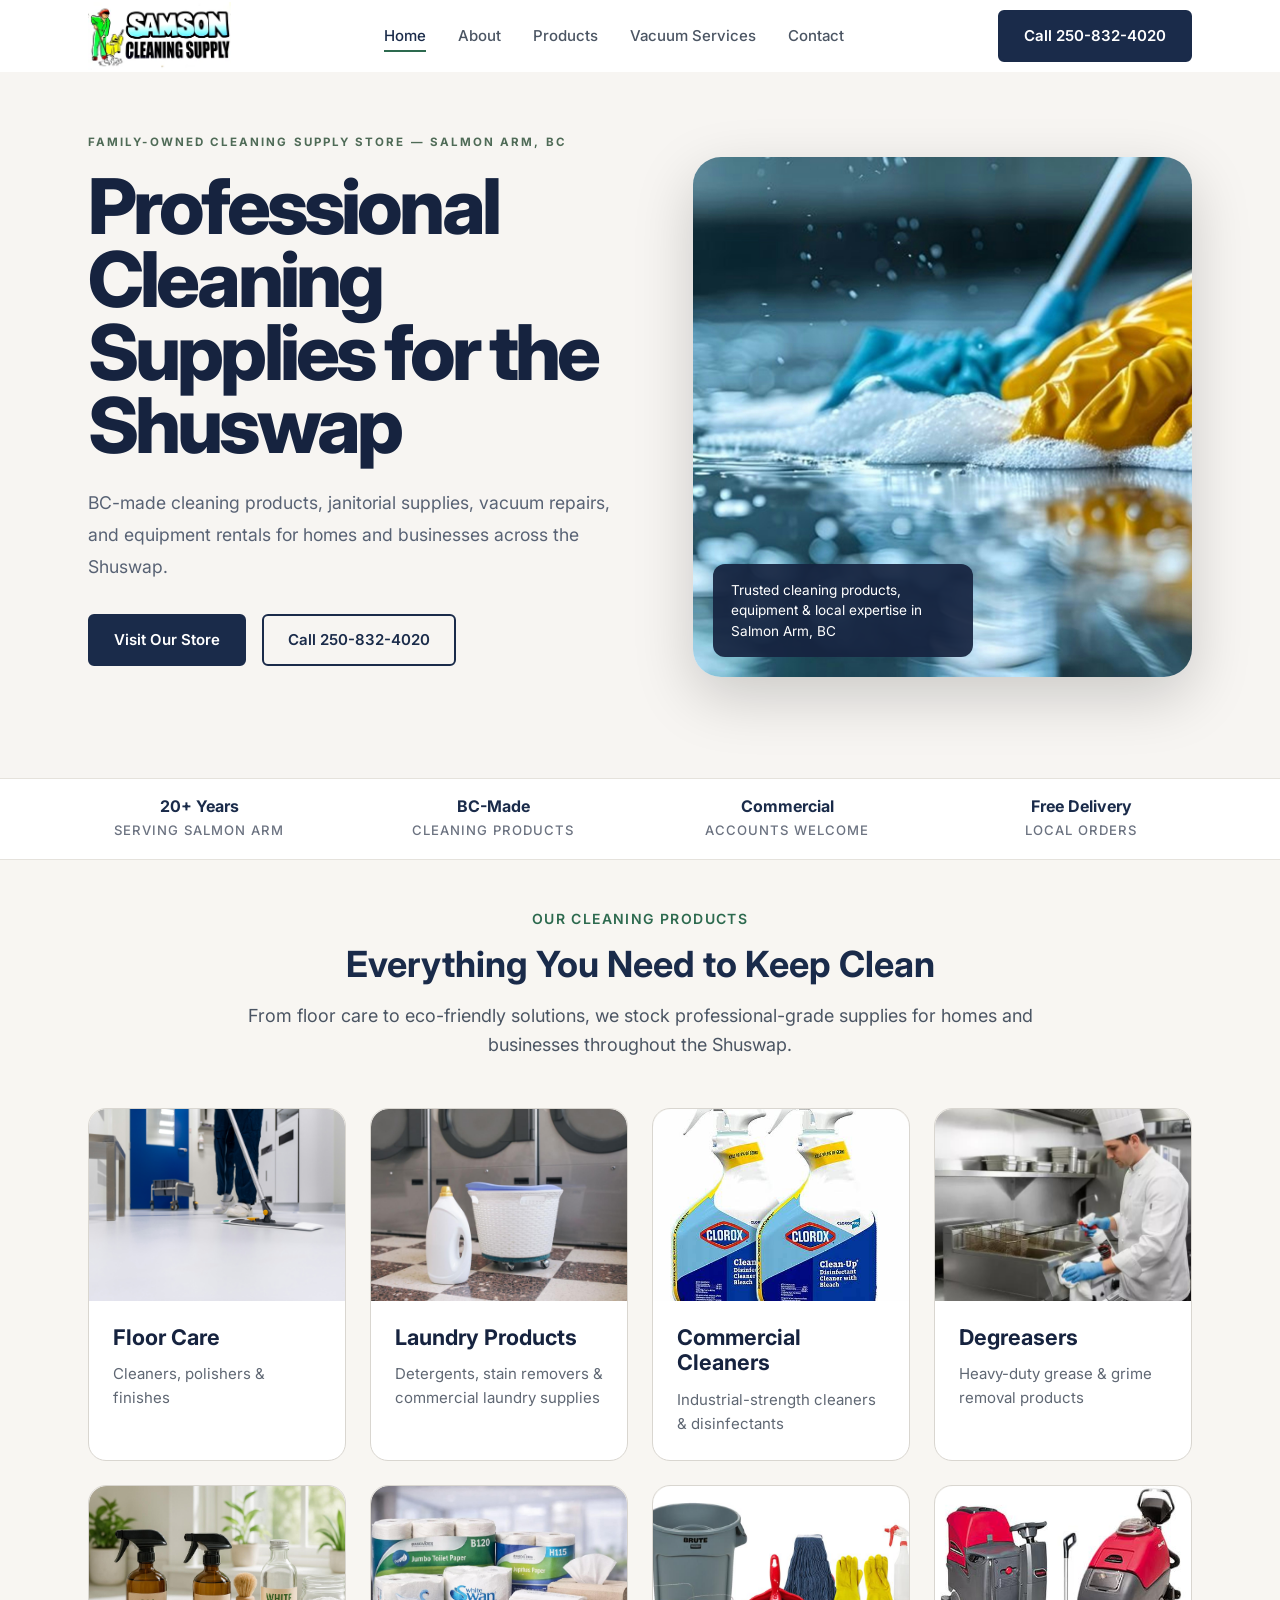
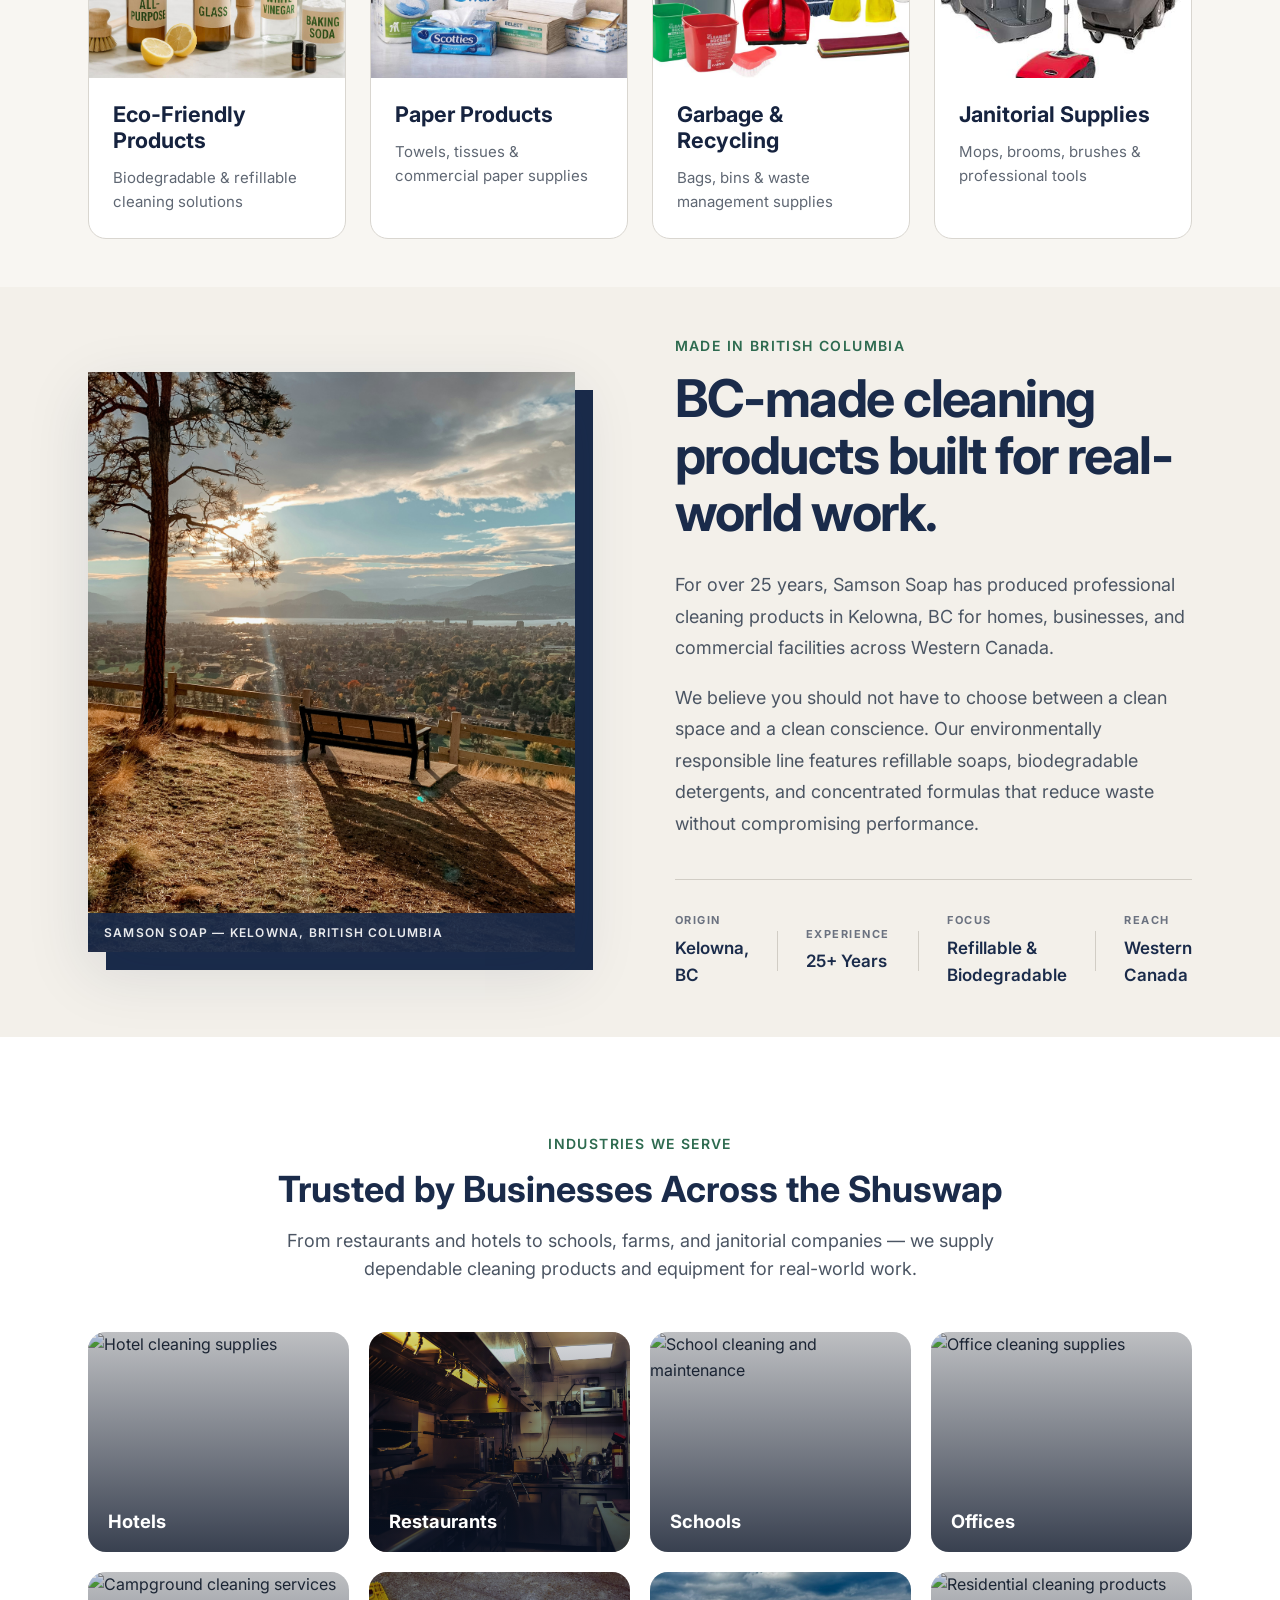
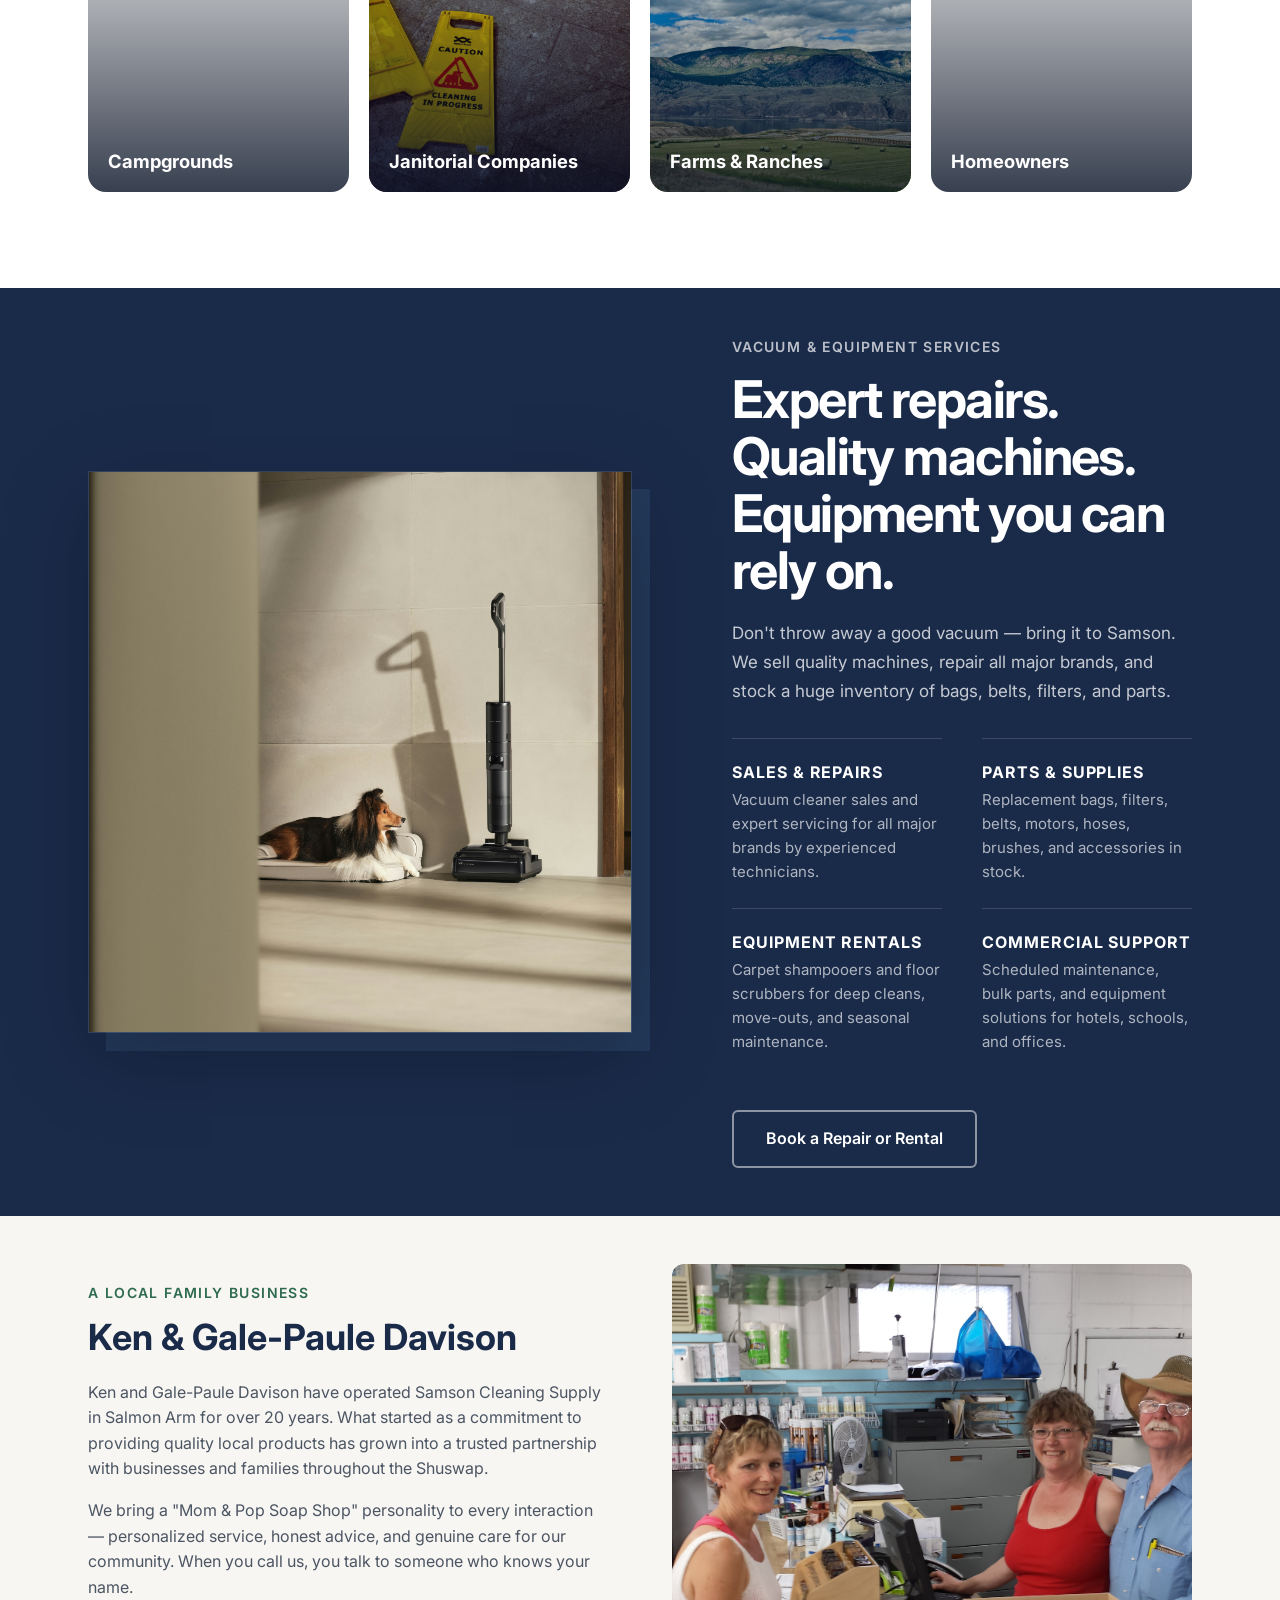
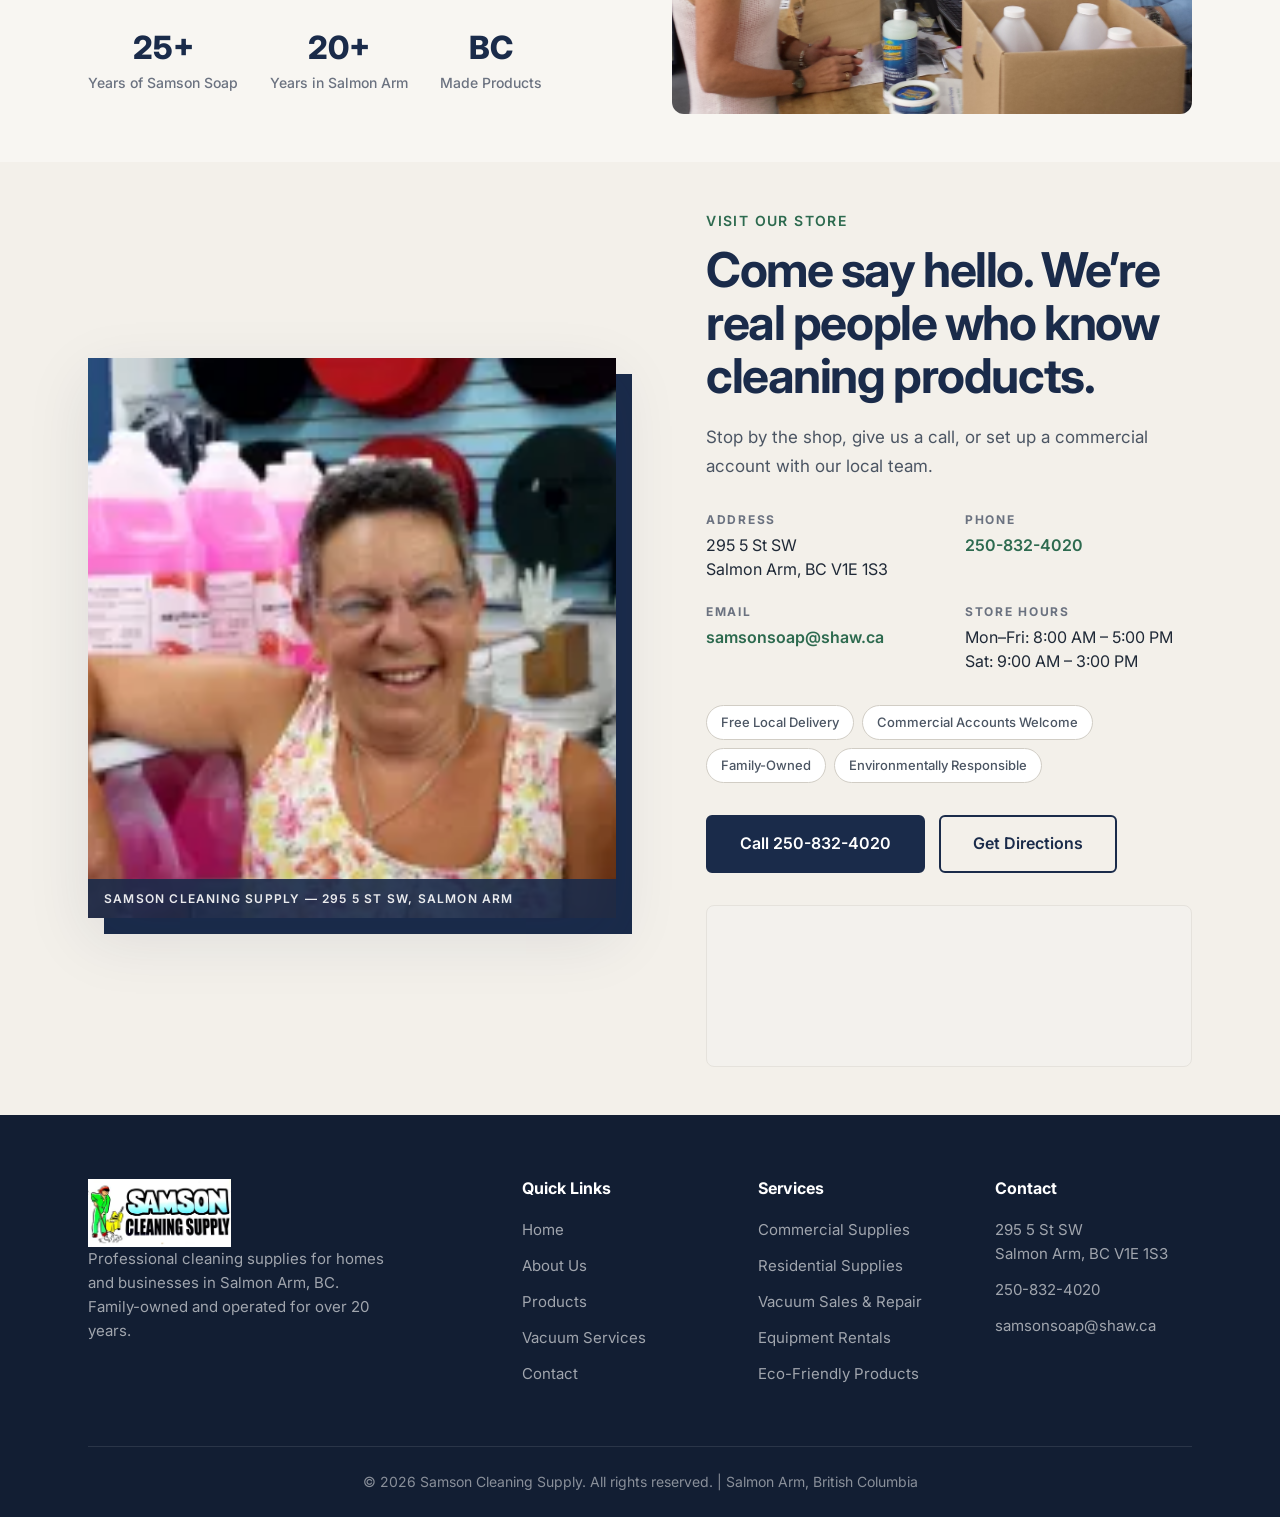
==== commit 548c9a4a: "logo footer" ====
--- a/index.html
+++ b/index.html
@@ -501,7 +501,7 @@
     <div class="container">
       <div class="footer-grid">
         <div class="footer-brand">
-          <span class="logo-text">Samson<span class="logo-accent">Cleaning</span></span>
+            <img src="images/logo.webp" alt="Samson Cleaning Supply Logo" class="logo-image">
           <p>Professional cleaning supplies for homes and businesses in Salmon Arm, BC. Family-owned and operated for over 20 years.</p>
         </div>
         <div class="footer-links">
--- a/style.css
+++ b/style.css
@@ -1,1983 +1,1983 @@
-/* ============================================
-   SAMSON CLEANING SUPPLY
-   Premium Industrial-Minimal Design
-   Plain HTML/CSS/JS — No Frameworks
-   ============================================ */
-
-/* CSS Variables */
-:root {
-    --navy: #1a2b4a;
-    --navy-dark: #121e33;
-    --navy-light: #243a5c;
-    --warm-white: #f8f6f2;
-    --cream: #f3f0ea;
-    --pure-white: #ffffff;
-    --gray-100: #f3f1ed;
-    --gray-200: #e5e2dc;
-    --gray-300: #d1cdc5;
-    --gray-500: #6b7280;
-    --gray-600: #4b5563;
-    --gray-700: #374151;
-    --green: #2d6a4f;
-    --green-light: #40916c;
-    --green-pale: #e8f5e9;
-    --text-primary: #1f2937;
-    --text-secondary: #4b5563;
-    --border: #e5e7eb;
-    
-    --font-family: 'Inter', -apple-system, BlinkMacSystemFont, 'Segoe UI', Roboto, sans-serif;
-    --max-width: 1200px;
-    --section-padding: 80px;
-    --section-padding-mobile: 48px;
-    --transition: all 0.3s ease;
-  }
-  
-  /* Reset & Base */
-  *, *::before, *::after {
-    box-sizing: border-box;
-    margin: 0;
-    padding: 0;
-  }
-  
-  html {
-    scroll-behavior: smooth;
-    font-size: 16px;
-  }
-  
-  body {
-    font-family: var(--font-family);
-    color: var(--text-primary);
-    line-height: 1.6;
-    background-color: var(--pure-white);
-    -webkit-font-smoothing: antialiased;
-    -moz-osx-font-smoothing: grayscale;
-  }
-  
-  img {
-    max-width: 100%;
-    height: auto;
-    display: block;
-  }
-  
-  a {
-    color: inherit;
-    text-decoration: none;
-    transition: var(--transition);
-  }
-  
-  /* Skip Link */
-  .skip-link {
-    position: absolute;
-    top: -40px;
-    left: 0;
-    background: var(--navy);
-    color: white;
-    padding: 8px 16px;
-    z-index: 10000;
-    font-weight: 500;
-    font-size: 0.875rem;
-  }
-  
-  .skip-link:focus {
-    top: 0;
-  }
-  
-  /* Container */
-  .container {
-    max-width: var(--max-width);
-    margin: 0 auto;
-    padding: 0 24px;
-  }
-  
-  /* Typography */
-  h1, h2, h3, h4, h5, h6 {
-    font-weight: 700;
-    line-height: 1.2;
-    color: var(--navy);
-  }
-  
-  h1 { font-size: 2.25rem; }
-  h2 { font-size: 1.875rem; }
-  h3 { font-size: 1.5rem; }
-  h4 { font-size: 1.25rem; }
-  
-  p {
-    margin-bottom: 1rem;
-    color: var(--text-secondary);
-  }
-  
-  /* Buttons */
-  .btn {
-    display: inline-flex;
-    align-items: center;
-    justify-content: center;
-    padding: 12px 24px;
-    font-weight: 600;
-    font-size: 0.9375rem;
-    border-radius: 6px;
-    cursor: pointer;
-    transition: var(--transition);
-    border: 2px solid transparent;
-    text-align: center;
-    min-height: 44px;
-  }
-  
-  .btn-primary {
-    background-color: var(--navy);
-    color: white;
-    border-color: var(--navy);
-  }
-  
-  .btn-primary:hover {
-    background-color: var(--navy-dark);
-    border-color: var(--navy-dark);
-  }
-  
-  .btn-outline {
-    background-color: transparent;
-    color: var(--navy);
-    border-color: var(--navy);
-  }
-  
-  .btn-outline:hover {
-    background-color: var(--navy);
-    color: white;
-  }
-  
-  .btn-outline-light {
-    background-color: transparent;
-    color: white;
-    border-color: rgba(255,255,255,0.5);
-  }
-  
-  .btn-outline-light:hover {
-    background-color: white;
-    color: var(--navy);
-    border-color: white;
-  }
-  
-  .btn-large {
-    padding: 14px 32px;
-    font-size: 1rem;
-  }
-  
-  .btn-white {
-    background-color: white;
-    color: var(--navy);
-    border-color: white;
-  }
-  
-  .btn-white:hover {
-    background-color: var(--warm-white);
-  }
-  
-  /* Header */
-  .header {
-    position: sticky;
-    top: 0;
-    z-index: 1000;
-    background: rgba(255,255,255,0.96);
-    backdrop-filter: blur(10px);
-  }
-  
-  .header-inner {
-    display: flex;
-    align-items: center;
-    justify-content: space-between;
-    height: 72px;
-  }
-  
-  .logo-text {
-    font-size: 1.5rem;
-    font-weight: 800;
-    color: var(--navy);
-    letter-spacing: -0.02em;
-  }
-  
-  .logo-accent {
-    font-weight: 400;
-    color: var(--green);
-    margin-left: 2px;
-  }
-
-  .logo-image {
-    height: 68px;
-    width: auto;
-    display: block;
-  }
-  
-  .logo {
-    display: flex;
-    align-items: center;
-  }
-  .nav-desktop {
-    display: none;
-    gap: 32px;
-  }
-  
-  .nav-desktop a {
-    font-weight: 500;
-    font-size: 0.9375rem;
-    color: var(--gray-600);
-    position: relative;
-  }
-  
-  .nav-desktop a:hover,
-  .nav-desktop a.active {
-    color: var(--navy);
-  }
-  
-  .nav-desktop a.active::after {
-    content: '';
-    position: absolute;
-    bottom: -4px;
-    left: 0;
-    width: 100%;
-    height: 2px;
-    background-color: var(--green);
-  }
-  
-  .nav-cta {
-    display: none;
-  }
-  .nav-container {
-    display: flex;
-    align-items: center;
-    justify-content: space-between;
-  }
-  
-  .menu-toggle {
-    display: flex;
-    flex-direction: column;
-    gap: 5px;
-    background: none;
-    border: none;
-    cursor: pointer;
-    padding: 8px;
-  }
-  
-  .menu-toggle span {
-    display: block;
-    width: 24px;
-    height: 2px;
-    background-color: var(--navy);
-    transition: var(--transition);
-  }
-  
-  /* Mobile Nav */
-  .mobile-nav {
-    position: fixed;
-    top: 72px;
-    left: 0;
-    right: 0;
-    bottom: 0;
-    background: white;
-    display: flex;
-    flex-direction: column;
-    padding: 32px 24px;
-    gap: 24px;
-    transform: translateX(100%);
-    transition: transform 0.3s ease;
-    z-index: 999;
-    overflow-y: auto;
-  }
-  
-  .mobile-nav.open {
-    transform: translateX(0);
-  }
-  
-  .mobile-nav a {
-    font-size: 1.125rem;
-    font-weight: 500;
-    color: var(--text-primary);
-    padding: 8px 0;
-    border-bottom: 1px solid var(--gray-200);
-  }
-  
-  .mobile-nav a.btn {
-    border: none;
-    margin-top: 16px;
-    justify-content: center;
-  }
-  
-  /* ============================================
-     HERO — Redesigned
-     Premium local supplier. Editorial industrial minimalism.
-     ============================================ */
-  
-  .hero {
-    position: relative;
-    background-color: var(--warm-white);
-    padding: 120px 0 80px;
-    overflow: hidden;
-  }
-  
-  .hero-grid {
-    display: flex;
-    flex-direction: column;
-    gap: 48px;
-    align-items: center;
-  }
-  
-  .hero-copy {
-    flex: 1 1 55%;
-    max-width: 640px;
-  }
-  
-  .hero-eyebrow {
-    display: inline-block;
-    font-size: 0.8125rem;
-    font-weight: 700;
-    text-transform: uppercase;
-    letter-spacing: 0.18em;
-    color: var(--green);
-    margin-bottom: 24px;
-  }
-  
-  .hero h1 {
-    font-size: 2.75rem;
-    font-weight: 800;
-    line-height: 1.05;
-    color: var(--navy);
-    margin-bottom: 28px;
-    letter-spacing: -0.03em;
-  }
-  
-  .hero-lead {
-    font-size: 1.125rem;
-    line-height: 1.65;
-    color: var(--gray-600);
-    margin-bottom: 36px;
-    max-width: 540px;
-  }
-  
-  .hero-actions {
-    display: flex;
-    flex-wrap: wrap;
-    gap: 14px;
-    margin-bottom: 48px;
-  }
-  
-  .hero-trust {
-    display: flex;
-    align-items: center;
-    gap: 0;
-    flex-wrap: wrap;
-  }
-  
-  .trust-item {
-    display: flex;
-    flex-direction: column;
-    gap: 2px;
-  }
-  
-  .trust-item strong {
-    font-size: 1.125rem;
-    font-weight: 800;
-    color: var(--navy);
-    line-height: 1.2;
-  }
-  
-  .trust-item span {
-    font-size: 0.8125rem;
-    font-weight: 500;
-    color: var(--gray-500);
-    text-transform: uppercase;
-    letter-spacing: 0.06em;
-  }
-  
-  .trust-divider {
-    width: 1px;
-    height: 32px;
-    background-color: var(--gray-300);
-    margin: 0 20px;
-  }
-  
-  .hero-visual {
-    flex: 1 1 45%;
-    position: relative;
-    width: 100%;
-    max-width: 520px;
-  }
-  
-  .hero-image-frame {
-    position: relative;
-    z-index: 2;
-    border-radius: 2px;
-    overflow: hidden;
-    box-shadow: 0 24px 80px rgba(26, 43, 74, 0.14);
-  }
-  
-  .hero-image-frame img {
-    width: 100%;
-    height: 380px;
-    object-fit: cover;
-    display: block;
-  }
-  
-  .hero-caption {
-    position: absolute;
-    bottom: 0;
-    left: 0;
-    right: 0;
-    background: rgba(26, 43, 74, 0.88);
-    color: rgba(255,255,255,0.9);
-    padding: 12px 16px;
-    font-size: 0.8125rem;
-    font-weight: 500;
-  }
-  
-  .hero-accent {
-    position: absolute;
-    top: 24px;
-    left: 24px;
-    width: 100%;
-    height: 100%;
-    background-color: var(--navy);
-    border-radius: 2px;
-    z-index: 1;
-  }
-  
-  /* Section Padding & Backgrounds */
-  .section-padding {
-    padding: var(--section-padding-mobile) 0;
-  }
-  
-  .bg-warm { background-color: var(--warm-white); }
-  .bg-cream { background-color: var(--cream); }
-  .bg-white { background-color: var(--pure-white); }
-  .bg-navy { background-color: var(--navy); }
-  
-  /* Section Headers */
-  .section-header {
-    text-align: center;
-    max-width: 700px;
-    margin: 0 auto 48px;
-  }
-  
-  .section-header.narrow {
-    max-width: 800px;
-  }
-  
-  .section-eyebrow {
-    font-size: 0.875rem;
-    font-weight: 600;
-    text-transform: uppercase;
-    letter-spacing: 0.1em;
-    color: var(--green);
-    margin-bottom: 12px;
-  }
-  
-  .bg-navy .section-eyebrow.light {
-    color: rgba(255,255,255,0.7);
-  }
-  
-  .section-header h2 {
-    margin-bottom: 16px;
-  }
-  
-  .section-lead {
-    font-size: 1.125rem;
-    color: var(--text-secondary);
-  }
-  
-  /* Category Grid */
-  .category-grid {
-    display: grid;
-    grid-template-columns: 1fr;
-    gap: 20px;
-  }
-  
-  .category-card img{
-    width:100%;
-    height:220px;
-    object-fit:cover;
-    border-radius:18px 18px 0 0;
-  }
-  
-  .category-content{
-    padding:1.5rem;
-  }
-  
-  .category-card:hover {
-    border-color: var(--green);
-    box-shadow: 0 4px 20px rgba(0,0,0,0.06);
-    transform: translateY(-2px);
-  }
-  
-  .category-icon {
-    width: 48px;
-    height: 48px;
-    color: var(--green);
-    margin-bottom: 16px;
-  }
-  
-  .category-card h4 {
-    margin-bottom: 6px;
-    font-size: 1.125rem;
-  }
-  
-  .category-card span {
-    font-size: 0.9375rem;
-    color: var(--gray-500);
-  }
-  
-  /* Split Section */
-  .split-section {
-    display: flex;
-    flex-direction: column;
-    gap: 40px;
-    align-items: center;
-  }
-  
-  .split-content {
-    flex: 1;
-  }
-  
-  .split-content h2 {
-    margin-bottom: 20px;
-  }
-  
-  .split-image {
-    flex: 1;
-    width: 100%;
-  }
-  
-  .split-image img {
-    border-radius: 12px;
-    width: 100%;
-    height: 400px;
-    object-fit: cover;
-  }
-  
-  /* Feature List */
-  .feature-list {
-    list-style: none;
-    margin-top: 24px;
-  }
-  
-  .feature-list li {
-    display: flex;
-    align-items: flex-start;
-    gap: 12px;
-    margin-bottom: 14px;
-    color: var(--text-secondary);
-    font-size: 1rem;
-  }
-  
-  .feature-list li svg {
-    width: 20px;
-    height: 20px;
-    color: var(--green);
-    flex-shrink: 0;
-    margin-top: 3px;
-  }
-  
-  .feature-list.compact li {
-    margin-bottom: 8px;
-    font-size: 0.9375rem;
-  }
-  
-  /* Industry Grid */
-  .industry-grid {
-    display: grid;
-    grid-template-columns: repeat(2, 1fr);
-    gap: 16px;
-  }
-  
-  .industry-item {
-    background: var(--warm-white);
-    border: 1px solid var(--gray-200);
-    border-radius: 10px;
-    padding: 28px 16px;
-    text-align: center;
-    transition: var(--transition);
-  }
-  
-  .industry-item:hover {
-    border-color: var(--green);
-    background: white;
-  }
-  
-  .industry-icon {
-    width: 36px;
-    height: 36px;
-    color: var(--navy);
-    margin: 0 auto 12px;
-  }
-  
-  .industry-item h4 {
-    font-size: 0.9375rem;
-    color: var(--text-primary);
-  }
-  
-  /* Vacuum Section */
-  .vacuum-section {
-    color: white;
-  }
-  
-  .vacuum-header {
-    text-align: center;
-    max-width: 700px;
-    margin: 0 auto 48px;
-  }
-  
-  .vacuum-header h2 {
-    color: white;
-    margin-bottom: 16px;
-  }
-  
-  .vacuum-lead {
-    color: rgba(255,255,255,0.8);
-    font-size: 1.125rem;
-  }
-  
-  .vacuum-grid {
-    display: grid;
-    grid-template-columns: 1fr;
-    gap: 20px;
-    margin-bottom: 40px;
-  }
-  
-  .vacuum-item {
-    background: rgba(255,255,255,0.06);
-    border: 1px solid rgba(255,255,255,0.1);
-    border-radius: 10px;
-    padding: 28px 24px;
-    transition: var(--transition);
-  }
-  
-  .vacuum-item:hover {
-    background: rgba(255,255,255,0.1);
-    border-color: rgba(255,255,255,0.2);
-  }
-  
-  .vacuum-icon {
-    width: 36px;
-    height: 36px;
-    color: var(--green-light);
-    margin-bottom: 14px;
-  }
-  
-  .vacuum-item h4 {
-    color: white;
-    font-size: 1.125rem;
-    margin-bottom: 6px;
-  }
-  
-  .vacuum-item p {
-    color: rgba(255,255,255,0.7);
-    font-size: 0.9375rem;
-    margin-bottom: 0;
-  }
-  
-  .vacuum-cta {
-    text-align: center;
-  }
-  
-  /* Family Stats */
-  .family-stats {
-    display: flex;
-    gap: 32px;
-    margin-top: 32px;
-    flex-wrap: wrap;
-  }
-  
-  .stat {
-    text-align: center;
-  }
-  
-  .stat-number {
-    display: block;
-    font-size: 2rem;
-    font-weight: 800;
-    color: var(--navy);
-    line-height: 1;
-    margin-bottom: 6px;
-  }
-  
-  .stat-label {
-    font-size: 0.875rem;
-    color: var(--gray-500);
-    font-weight: 500;
-  }
-  
-  /* Contact Section */
-  .contact-section {
-    display: flex;
-    flex-direction: column;
-    gap: 48px;
-  }
-  
-  .contact-info-block {
-    flex: 1;
-  }
-  
-  .contact-info-block h2 {
-    margin-bottom: 16px;
-  }
-  
-  .contact-lead {
-    font-size: 1.125rem;
-    margin-bottom: 32px;
-  }
-  
-  .contact-details {
-    display: grid;
-    gap: 20px;
-    margin-bottom: 32px;
-  }
-  
-  .contact-item {
-    display: flex;
-    align-items: flex-start;
-    gap: 16px;
-  }
-  
-  .contact-icon {
-    width: 44px;
-    height: 44px;
-    background: var(--green-pale);
-    border-radius: 10px;
-    display: flex;
-    align-items: center;
-    justify-content: center;
-    color: var(--green);
-    flex-shrink: 0;
-  }
-  
-  .contact-icon svg {
-    width: 22px;
-    height: 22px;
-  }
-  
-  .contact-item h5 {
-    font-size: 1rem;
-    margin-bottom: 4px;
-    color: var(--navy);
-  }
-  
-  .contact-item p {
-    margin-bottom: 0;
-    font-size: 0.9375rem;
-  }
-  
-  .contact-item a {
-    color: var(--green);
-    font-weight: 600;
-  }
-  
-  .contact-item a:hover {
-    text-decoration: underline;
-  }
-  
-  .contact-badges {
-    display: flex;
-    flex-wrap: wrap;
-    gap: 10px;
-    margin-bottom: 32px;
-  }
-  
-  .badge {
-    display: inline-block;
-    padding: 8px 16px;
-    background: var(--green-pale);
-    color: var(--green);
-    font-size: 0.875rem;
-    font-weight: 600;
-    border-radius: 100px;
-  }
-  
-  .contact-buttons {
-    display: flex;
-    flex-wrap: wrap;
-    gap: 16px;
-  }
-  
-  .contact-map {
-    flex: 1;
-    min-height: 350px;
-  }
-  
-  .map-placeholder {
-    width: 100%;
-    height: 100%;
-    min-height: 350px;
-    border-radius: 12px;
-    overflow: hidden;
-    background: var(--gray-200);
-  }
-  
-  .map-placeholder iframe {
-    width: 100%;
-    height: 100%;
-    min-height: 350px;
-    border: 0;
-  }
-  
-  /* CTA Section */
-  .cta-section {
-    text-align: center;
-    max-width: 700px;
-    margin: 0 auto;
-  }
-  
-  .cta-section h2 {
-    margin-bottom: 16px;
-  }
-  
-  /* Values Grid */
-  .values-grid {
-    display: grid;
-    grid-template-columns: 1fr;
-    gap: 24px;
-  }
-  
-  .value-card {
-    padding: 32px;
-    background: var(--warm-white);
-    border-radius: 12px;
-    border: 1px solid var(--gray-200);
-  }
-  
-  .value-card h4 {
-    margin-bottom: 12px;
-    font-size: 1.125rem;
-  }
-  
-  .value-card p {
-    margin-bottom: 0;
-    font-size: 0.9375rem;
-  }
-  
-  /* Page Header */
-  .page-header {
-    background: var(--navy);
-    color: white;
-    padding: 64px 0 48px;
-  }
-  
-  .page-header .section-eyebrow {
-    color: var(--green-light);
-  }
-  
-  .page-header h1 {
-    color: white;
-    font-size: 2rem;
-    margin-bottom: 0;
-  }
-  
-  /* Contact Layout */
-  .contact-layout {
-    display: flex;
-    flex-direction: column;
-    gap: 40px;
-  }
-  
-  .contact-form-block h2 {
-    margin-bottom: 12px;
-  }
-  
-  .contact-form {
-    margin-top: 24px;
-  }
-  
-  .form-group {
-    margin-bottom: 20px;
-  }
-  
-  .form-group label {
-    display: block;
-    font-weight: 600;
-    font-size: 0.9375rem;
-    margin-bottom: 6px;
-    color: var(--navy);
-  }
-  
-  .form-group input,
-  .form-group select,
-  .form-group textarea {
-    width: 100%;
-    padding: 12px 16px;
-    border: 1px solid var(--gray-300);
-    border-radius: 8px;
-    font-family: inherit;
-    font-size: 1rem;
-    color: var(--text-primary);
-    background: white;
-    transition: var(--transition);
-  }
-  
-  .form-group input:focus,
-  .form-group select:focus,
-  .form-group textarea:focus {
-    outline: none;
-    border-color: var(--green);
-    box-shadow: 0 0 0 3px rgba(45, 106, 79, 0.1);
-  }
-  
-  .form-row {
-    display: grid;
-    grid-template-columns: 1fr;
-    gap: 20px;
-  }
-  
-  .sidebar-card {
-    background: white;
-    border: 1px solid var(--gray-200);
-    border-radius: 12px;
-    padding: 28px;
-    margin-bottom: 20px;
-  }
-  
-  .sidebar-card h3 {
-    font-size: 1.125rem;
-    margin-bottom: 16px;
-  }
-  
-  .sidebar-card p {
-    font-size: 0.9375rem;
-    margin-bottom: 12px;
-  }
-  
-  .sidebar-card p:last-child {
-    margin-bottom: 0;
-  }
-  
-  .map-placeholder-small {
-    border-radius: 8px;
-    overflow: hidden;
-    margin-top: 12px;
-  }
-  
-  /* Footer */
-  .footer {
-    background: var(--navy-dark);
-    color: rgba(255,255,255,0.7);
-    padding: 64px 0 0;
-  }
-  
-  .footer-grid {
-    display: grid;
-    grid-template-columns: 1fr;
-    gap: 40px;
-    margin-bottom: 48px;
-  }
-  
-  .footer-brand .logo-text {
-    color: white;
-    display: block;
-    margin-bottom: 16px;
-  }
-  
-  .footer-brand p {
-    color: rgba(255,255,255,0.6);
-    font-size: 0.9375rem;
-    max-width: 300px;
-  }
-  
-  .footer-links h4,
-  .footer-contact h4 {
-    color: white;
-    font-size: 1rem;
-    margin-bottom: 20px;
-  }
-  
-  .footer-links a {
-    display: block;
-    color: rgba(255,255,255,0.6);
-    font-size: 0.9375rem;
-    margin-bottom: 12px;
-  }
-  
-  .footer-links a:hover {
-    color: white;
-  }
-  
-  .footer-contact p {
-    color: rgba(255,255,255,0.6);
-    font-size: 0.9375rem;
-    margin-bottom: 12px;
-  }
-  
-  .footer-contact a:hover {
-    color: white;
-  }
-  
-  .footer-bottom {
-    border-top: 1px solid rgba(255,255,255,0.1);
-    padding: 24px 0;
-    text-align: center;
-  }
-  
-  .footer-bottom p {
-    color: rgba(255,255,255,0.5);
-    font-size: 0.875rem;
-    margin-bottom: 0;
-  }
-  
-  /* ============================================
-     TABLET & DESKTOP (768px+)
-     ============================================ */
-  @media (min-width: 768px) {
-    :root {
-      --section-padding: 96px;
-    }
-  
-    .container {
-      padding: 0 32px;
-    }
-  
-    h1 { font-size: 3rem; }
-    h2 { font-size: 2.25rem; }
-  
-    .nav-desktop {
-      display: flex;
-    }
-  
-    .nav-cta {
-      display: inline-flex;
-    }
-  
-    .menu-toggle {
-      display: none;
-    }
-  
-    /* Hero Desktop */
-    .hero {
-        padding: 3.5rem 0 4.5rem;
-      }
-    .hero-grid {
-      flex-direction: row;
-      gap: 80px;
-      align-items: center;
-    }
-    
-    .hero h1 {
-      font-size: 3.5rem;
-    }
-    
-    .hero-image-frame img {
-      height: 480px;
-    }
-  
-    .category-grid {
-      grid-template-columns: repeat(2, 1fr);
-    }
-  
-    .industry-grid {
-      grid-template-columns: repeat(4, 1fr);
-    }
-  
-    .vacuum-grid {
-      grid-template-columns: repeat(2, 1fr);
-    }
-  
-    .split-section {
-      flex-direction: row;
-      gap: 64px;
-    }
-  
-    .split-section.reverse {
-      flex-direction: row-reverse;
-    }
-  
-    .split-image img {
-      height: 100%;
-      min-height: 450px;
-    }
-  
-    .contact-section {
-      flex-direction: row;
-      gap: 64px;
-    }
-  
-    .contact-details {
-      grid-template-columns: repeat(2, 1fr);
-    }
-  
-    .values-grid {
-      grid-template-columns: repeat(2, 1fr);
-    }
-  
-    .contact-layout {
-      flex-direction: row;
-      gap: 48px;
-    }
-  
-    .contact-form-block {
-      flex: 2;
-    }
-  
-    .contact-sidebar {
-      flex: 1;
-    }
-  
-    .form-row {
-      grid-template-columns: repeat(2, 1fr);
-    }
-  
-    .footer-grid {
-      grid-template-columns: 2fr 1fr 1fr 1fr;
-    }
-  }
-  
-  /* ============================================
-     LARGE DESKTOP (1024px+)
-     ============================================ */
-  @media (min-width: 1024px) {
-    .container {
-      padding: 0 48px;
-    }
-  
-    .hero h1 {
-      font-size: 4.25rem;
-    }
-    
-    .hero-lead {
-      font-size: 1.25rem;
-    }
-    
-    .hero-grid {
-      gap: 100px;
-    }
-    
-    .hero-image-frame img {
-      height: 540px;
-    }
-    
-    .hero-accent {
-      top: 36px;
-      left: 36px;
-    }
-  
-    .category-grid {
-      grid-template-columns: repeat(4, 1fr);
-    }
-  
-    .vacuum-grid {
-      grid-template-columns: repeat(3, 1fr);
-    }
-  
-    .values-grid {
-      grid-template-columns: repeat(4, 1fr);
-    }
-  }
-  
-  /* ============================================
-     ACCESSIBILITY
-     ============================================ */
-  @media (prefers-reduced-motion: reduce) {
-    * {
-      animation-duration: 0.01ms !important;
-      animation-iteration-count: 1 !important;
-      transition-duration: 0.01ms !important;
-    }
-    
-    html {
-      scroll-behavior: auto;
-    }
-  }
-  
-  /* Focus styles */
-  a:focus-visible,
-  button:focus-visible,
-  input:focus-visible,
-  select:focus-visible,
-  textarea:focus-visible {
-    outline: 2px solid var(--green);
-    outline-offset: 2px;
-  }
-
-  /* ============================================
-   MADE IN BC — Redesigned
-   Premium manufacturer brand story
-   ============================================ */
-
-.bc-story {
-    display: flex;
-    flex-direction: column;
-    gap: 48px;
-    align-items: center;
-  }
-  
-  .bc-visual {
-    flex: 1 1 52%;
-    position: relative;
-    width: 100%;
-    max-width: 580px;
-  }
-  
-  .bc-image-frame {
-    position: relative;
-    z-index: 2;
-    overflow: hidden;
-    box-shadow: 0 20px 60px rgba(26, 43, 74, 0.12);
-  }
-  
-  .bc-image-frame img {
-    width: 100%;
-    height: 360px;
-    object-fit: cover;
-    display: block;
-  }
-  
-  .bc-image-caption {
-    position: absolute;
-    bottom: 0;
-    left: 0;
-    right: 0;
-    background: rgba(26, 43, 74, 0.92);
-    color: rgba(255,255,255,0.9);
-    padding: 10px 16px;
-    font-size: 0.75rem;
-    font-weight: 600;
-    letter-spacing: 0.1em;
-    text-transform: uppercase;
-  }
-  
-  .bc-accent {
-    position: absolute;
-    top: 18px;
-    left: 18px;
-    width: 100%;
-    height: 100%;
-    background-color: var(--navy);
-    z-index: 1;
-  }
-  
-  .bc-content {
-    flex: 1 1 44%;
-    max-width: 560px;
-  }
-  
-  .bc-content h2 {
-    font-size: 2.125rem;
-    line-height: 1.1;
-    margin-bottom: 28px;
-    letter-spacing: -0.03em;
-  }
-  
-  .bc-narrative {
-    display: flex;
-    flex-direction: column;
-    gap: 18px;
-  }
-  
-  .bc-narrative p {
-    font-size: 1.0625rem;
-    line-height: 1.75;
-    color: var(--gray-600);
-    margin-bottom: 0;
-  }
-  
-  .bc-credentials {
-    margin-top: 40px;
-    padding-top: 32px;
-    border-top: 1px solid var(--gray-300);
-    display: flex;
-    flex-wrap: wrap;
-    gap: 24px 0;
-  }
-  
-  .credential {
-    flex: 1 1 50%;
-    display: flex;
-    flex-direction: column;
-    gap: 5px;
-  }
-  
-  .credential-label {
-    font-size: 0.6875rem;
-    font-weight: 700;
-    text-transform: uppercase;
-    letter-spacing: 0.14em;
-    color: var(--gray-500);
-  }
-  
-  .credential-value {
-    font-size: 1.0625rem;
-    font-weight: 600;
-    color: var(--navy);
-  }
-  
-  .credential-divider {
-    display: none;
-  }
-  
-  /* Tablet & Desktop */
-  @media (min-width: 768px) {
-    .bc-story {
-      flex-direction: row;
-      gap: 80px;
-      align-items: center;
-    }
-    
-    .bc-image-frame img {
-      height: 480px;
-    }
-    
-    .bc-content h2 {
-      font-size: 2.75rem;
-    }
-    
-    .bc-narrative p {
-      font-size: 1.125rem;
-    }
-    
-    .bc-credentials {
-      flex-wrap: nowrap;
-      gap: 0;
-      align-items: center;
-    }
-    
-    .credential {
-      flex: 1 1 auto;
-      align-items: flex-start;
-    }
-    
-    .credential-divider {
-      display: block;
-      width: 1px;
-      height: 40px;
-      background-color: var(--gray-300);
-      margin: 0 28px;
-      flex-shrink: 0;
-    }
-  }
-  
-  /* Large Desktop */
-  @media (min-width: 1024px) {
-    .bc-story {
-      gap: 100px;
-    }
-    
-    .bc-image-frame img {
-      height: 580px;
-    }
-    
-    .bc-content h2 {
-      font-size: 3.25rem;
-    }
-  }
-
-  /* ============================================
-   VACUUM & EQUIPMENT — Redesigned
-   Industrial workshop confidence
-   ============================================ */
-
-.equip-story {
-    display: flex;
-    flex-direction: column;
-    gap: 48px;
-    align-items: center;
-  }
-  
-  .equip-visual {
-    flex: 1 1 52%;
-    position: relative;
-    width: 100%;
-    max-width: 600px;
-  }
-  
-  .equip-image-frame {
-    position: relative;
-    z-index: 2;
-    overflow: hidden;
-    border: 1px solid rgba(255,255,255,0.1);
-    box-shadow: 0 24px 80px rgba(0, 0, 0, 0.25);
-  }
-  
-  .equip-image-frame img {
-    width: 100%;
-    height: 340px;
-    object-fit: cover;
-    display: block;
-  }
-  
-  .equip-accent {
-    position: absolute;
-    top: 18px;
-    left: 18px;
-    width: 100%;
-    height: 100%;
-    background-color: var(--navy-light);
-    z-index: 1;
-  }
-  
-  .equip-content {
-    flex: 1 1 44%;
-    max-width: 560px;
-  }
-  
-  .equip-content h2 {
-    color: white;
-    font-size: 2.125rem;
-    line-height: 1.1;
-    margin-bottom: 20px;
-    letter-spacing: -0.03em;
-  }
-  
-  .equip-lead {
-    color: rgba(255,255,255,0.75);
-    font-size: 1.0625rem;
-    line-height: 1.7;
-    margin-bottom: 32px;
-  }
-  
-  .equip-services {
-    display: grid;
-    grid-template-columns: 1fr;
-    margin-bottom: 32px;
-  }
-  
-  .equip-item {
-    padding: 24px 0;
-    border-top: 1px solid rgba(255,255,255,0.15);
-  }
-  
-  .equip-item h4 {
-    color: white;
-    font-size: 1rem;
-    font-weight: 700;
-    margin-bottom: 6px;
-    text-transform: uppercase;
-    letter-spacing: 0.06em;
-  }
-  
-  .equip-item p {
-    color: rgba(255,255,255,0.65);
-    font-size: 0.9375rem;
-    margin-bottom: 0;
-    line-height: 1.6;
-  }
-  
-  .equip-cta {
-    margin-top: 8px;
-  }
-  
-  /* Tablet & Desktop */
-  @media (min-width: 768px) {
-    .equip-story {
-      flex-direction: row;
-      gap: 80px;
-      align-items: center;
-    }
-    
-    .equip-image-frame img {
-      height: 480px;
-    }
-    
-    .equip-content h2 {
-      font-size: 2.75rem;
-    }
-    
-    .equip-services {
-      grid-template-columns: repeat(2, 1fr);
-      gap: 0 40px;
-    }
-  }
-  
-  /* Large Desktop */
-  @media (min-width: 1024px) {
-    .equip-story {
-      gap: 100px;
-    }
-    
-    .equip-image-frame img {
-      height: 560px;
-    }
-    
-    .equip-content h2 {
-      font-size: 3.25rem;
-    }
-  }
-
-  /* ============================================
-   CONTACT / CTA — Redesigned
-   Warm local-business welcome
-   ============================================ */
-
-.contact-story {
-    display: flex;
-    flex-direction: column;
-    gap: 48px;
-    align-items: center;
-  }
-  
-  .contact-visual {
-    flex: 1 1 50%;
-    position: relative;
-    width: 100%;
-    max-width: 560px;
-  }
-  
-  .contact-image-frame {
-    position: relative;
-    z-index: 2;
-    overflow: hidden;
-    box-shadow: 0 20px 60px rgba(26, 43, 74, 0.1);
-  }
-  
-  .contact-image-frame img {
-    width: 100%;
-    height: 360px;
-    object-fit: cover;
-    display: block;
-  }
-  
-  .contact-image-caption {
-    position: absolute;
-    bottom: 0;
-    left: 0;
-    right: 0;
-    background: rgba(26, 43, 74, 0.9);
-    color: rgba(255,255,255,0.9);
-    padding: 10px 16px;
-    font-size: 0.75rem;
-    font-weight: 600;
-    letter-spacing: 0.1em;
-    text-transform: uppercase;
-  }
-  
-  .contact-accent {
-    position: absolute;
-    top: 16px;
-    left: 16px;
-    width: 100%;
-    height: 100%;
-    background-color: var(--navy);
-    z-index: 1;
-  }
-  
-  .contact-content {
-    flex: 1 1 46%;
-    max-width: 540px;
-  }
-  
-  .contact-content h2 {
-    font-size: 2.125rem;
-    line-height: 1.1;
-    margin-bottom: 20px;
-    letter-spacing: -0.03em;
-  }
-  
-  .contact-lead {
-    font-size: 1.0625rem;
-    line-height: 1.7;
-    color: var(--gray-600);
-    margin-bottom: 32px;
-  }
-  
-  .contact-details-list {
-    display: grid;
-    grid-template-columns: 1fr;
-    gap: 20px;
-    margin-bottom: 32px;
-  }
-  
-  .contact-detail h5 {
-    font-size: 0.75rem;
-    font-weight: 700;
-    text-transform: uppercase;
-    letter-spacing: 0.14em;
-    color: var(--gray-500);
-    margin-bottom: 6px;
-  }
-  
-  .contact-detail p {
-    font-size: 1rem;
-    color: var(--text-primary);
-    margin-bottom: 0;
-    line-height: 1.5;
-  }
-  
-  .contact-detail a {
-    color: var(--green);
-    font-weight: 600;
-  }
-  
-  .contact-detail a:hover {
-    text-decoration: underline;
-  }
-  
-  .contact-badges-row {
-    display: flex;
-    flex-wrap: wrap;
-    gap: 8px;
-    margin-bottom: 32px;
-  }
-  
-  .contact-badge {
-    display: inline-block;
-    padding: 6px 14px;
-    background: white;
-    border: 1px solid var(--gray-300);
-    color: var(--gray-600);
-    font-size: 0.8125rem;
-    font-weight: 500;
-    border-radius: 100px;
-  }
-  
-  .contact-actions {
-    display: flex;
-    flex-wrap: wrap;
-    gap: 14px;
-    margin-bottom: 32px;
-  }
-  
-  .contact-map-compact {
-    width: 100%;
-    border-radius: 8px;
-    overflow: hidden;
-    border: 1px solid var(--gray-200);
-    background: var(--gray-100);
-  }
-  
-  .contact-map-compact iframe {
-    display: block;
-    width: 100%;
-    height: 160px;
-    border: 0;
-  }
-  
-  /* Tablet & Desktop */
-  @media (min-width: 768px) {
-    .contact-story {
-      flex-direction: row;
-      gap: 72px;
-      align-items: center;
-    }
-    
-    .contact-image-frame img {
-      height: 480px;
-    }
-    
-    .contact-content h2 {
-      font-size: 2.5rem;
-    }
-    
-    .contact-details-list {
-      grid-template-columns: repeat(2, 1fr);
-      gap: 24px 32px;
-    }
-  }
-  
-  /* Large Desktop */
-  @media (min-width: 1024px) {
-    .contact-story {
-      gap: 90px;
-    }
-    
-    .contact-image-frame img {
-      height: 560px;
-    }
-    
-    .contact-content h2 {
-      font-size: 3rem;
-    }
-  }
-
-  .category-grid {
-    display: grid;
-    grid-template-columns: repeat(4, 1fr);
-    gap: 1.5rem;
-  }
-  
-  .photo-card {
-    background: #ffffff;
-    border: 1px solid #d9d6d0;
-    border-radius: 18px;
-    overflow: hidden;
-    transition: transform 0.25s ease, box-shadow 0.25s ease;
-  }
-  
-  .photo-card:hover {
-    transform: translateY(-4px);
-    box-shadow: 0 12px 30px rgba(0,0,0,0.06);
-  }
-  
-  .category-photo {
-    aspect-ratio: 4 / 3;
-    overflow: hidden;
-    background: #e8e5df;
-  }
-  
-  .category-photo img {
-    width: 100%;
-    height: 100%;
-    object-fit: cover;
-    display: block;
-  }
-  
-  .category-content {
-    padding: 1.5rem;
-  }
-  
-  .category-content h4 {
-    font-size: 1.35rem;
-    margin-bottom: 0.75rem;
-    color: #16233f;
-  }
-  
-  .category-content span {
-    color: #5f6773;
-    line-height: 1.6;
-    display: block;
-  }
-  
-  @media (max-width: 1000px) {
-    .category-grid {
-      grid-template-columns: repeat(2, 1fr);
-    }
-  }
-  
-  @media (max-width: 640px) {
-    .category-grid {
-      grid-template-columns: 1fr;
-    }
-  }
-
-  .hero {
-    padding: 3.5rem 0 4.5rem;
-    background: #f7f5f2;
-  }
-  
-  .hero-modern {
-    display: grid;
-    grid-template-columns: 1.1fr 1fr;
-    gap: 4rem;
-    align-items: center;
-  }
-  
-  .hero-content {
-    max-width: 540px;
-  }
-  
-  .hero-eyebrow {
-    font-size: 0.72rem;
-    text-transform: uppercase;
-    letter-spacing: 0.18em;
-    color: #4f6b57;
-    font-weight: 700;
-    margin-bottom: 1.25rem;
-  }
-  
-  .hero h1 {
-    font-size: clamp(3rem, 6vw, 5rem);
-    line-height: 0.95;
-    letter-spacing: -0.05em;
-    font-weight: 800;
-    color: #16233f;
-    margin-bottom: 1.5rem;
-    max-width: 10ch;
-  }
-  
-  .hero-description {
-    font-size: 1.1rem;
-    line-height: 1.8;
-    color: #586274;
-    margin-bottom: 2rem;
-    max-width: 58ch;
-  }
-  
-  .hero-buttons {
-    display: flex;
-    gap: 1rem;
-    flex-wrap: wrap;
-    margin-bottom: 2.5rem;
-  }
-  
-  .hero-features {
-    display: flex;
-    gap: 2.5rem;
-    flex-wrap: wrap;
-  }
-  
-  .hero-features strong {
-    display: block;
-    font-size: 0.95rem;
-    color: #16233f;
-    margin-bottom: 0.35rem;
-  }
-  
-  .hero-features span {
-    font-size: 0.82rem;
-    color: #6c7686;
-    line-height: 1.4;
-  }
-  
-  .hero-image-wrap {
-    position: relative;
-  }
-  
-  .hero-image {
-    width: 100%;
-    height: 520px;
-    object-fit: cover;
-    display: block;
-    border-radius: 28px;
-    box-shadow:
-      0 20px 60px rgba(0,0,0,0.18);
-  }
-  
-  .hero-image-card {
-    position: absolute;
-    bottom: 1.25rem;
-    left: 1.25rem;
-    background: rgba(22,35,63,0.92);
-    color: white;
-    padding: 1rem 1.1rem;
-    border-radius: 12px;
-    font-size: 0.85rem;
-    max-width: 260px;
-    line-height: 1.5;
-  }
-  
-  @media (max-width: 980px) {
-    .hero-modern {
-      grid-template-columns: 1fr;
-    }
-  
-    .hero-image {
-      height: 420px;
-    }
-  
-    .hero h1 {
-      max-width: 100%;
-    }
-  }
-
-  .industries-section {
-    padding: 6rem 0;
-    background: #ffffff;
-  }
-  
-  .industries-grid {
-    display: grid;
-    grid-template-columns: repeat(4, 1fr);
-    gap: 1.25rem;
-    margin-top: 3rem;
-  }
-  
-  .industry-card {
-    position: relative;
-    overflow: hidden;
-    border-radius: 18px;
-    min-height: 220px;
-    display: block;
-    text-decoration: none;
-    background: #ddd;
-  }
-  
-  .industry-card img {
-    width: 100%;
-    height: 100%;
-    object-fit: cover;
-    position: absolute;
-    inset: 0;
-    transition: transform 0.5s ease;
-  }
-  
-  .industry-card::after {
-    content: "";
-    position: absolute;
-    inset: 0;
-    background:
-      linear-gradient(
-        to top,
-        rgba(10,20,40,0.78),
-        rgba(10,20,40,0.15)
-      );
-  }
-  
-  .industry-overlay {
-    position: absolute;
-    left: 1.25rem;
-    bottom: 1.25rem;
-    z-index: 2;
-  }
-  
-  .industry-overlay h4 {
-    color: white;
-    font-size: 1.15rem;
-    font-weight: 700;
-    margin: 0;
-  }
-  
-  .industry-card:hover img {
-    transform: scale(1.05);
-  }
-  
-  @media (max-width: 1000px) {
-    .industries-grid {
-      grid-template-columns: repeat(2, 1fr);
-    }
-  }
-  
-  @media (max-width: 640px) {
-    .industries-grid {
-      grid-template-columns: 1fr;
-    }
-  }
-
-  .hero-modern {
-    align-items: center;
-    gap: 56px;
-  }
-
-  .category-card:hover,
-.industry-card:hover {
-  transform: translateY(-4px);
-  transition: 0.3s ease;
-}
-
-/* TRUST STRIP */
-.trust-strip {
-    background: var(--pure-white);
-    border-top: 1px solid var(--gray-200);
-    border-bottom: 1px solid var(--gray-200);
-  }
-  
-  .trust-strip-inner {
-    max-width: 1200px;
-    margin: 0 auto;
-    padding: 18px 24px;
-  
-    display: grid;
-    grid-template-columns: repeat(4, 1fr);
-    align-items: center;
-    gap: 24px;
-  }
-  
-  .trust-item {
-    text-align: center;
-  }
-  
-  .trust-item strong {
-    display: block;
-    font-size: 1rem;
-    font-weight: 700;
-    color: var(--navy);
-    margin-bottom: 2px;
-  }
-  
-  .trust-item span {
-    font-size: 0.82rem;
-    letter-spacing: 0.08em;
-    text-transform: uppercase;
-    color: var(--gray-500);
-  }
-  
-  .trust-divider {
-    display: none;
-  }
-  
-  /* MOBILE */
-  @media (max-width: 768px) {
-    .trust-strip-inner {
-      grid-template-columns: repeat(2, 1fr);
-      gap: 18px;
-      padding: 20px;
-    }
+/* ============================================
+   SAMSON CLEANING SUPPLY
+   Premium Industrial-Minimal Design
+   Plain HTML/CSS/JS — No Frameworks
+   ============================================ */
+
+/* CSS Variables */
+:root {
+    --navy: #1a2b4a;
+    --navy-dark: #121e33;
+    --navy-light: #243a5c;
+    --warm-white: #f8f6f2;
+    --cream: #f3f0ea;
+    --pure-white: #ffffff;
+    --gray-100: #f3f1ed;
+    --gray-200: #e5e2dc;
+    --gray-300: #d1cdc5;
+    --gray-500: #6b7280;
+    --gray-600: #4b5563;
+    --gray-700: #374151;
+    --green: #2d6a4f;
+    --green-light: #40916c;
+    --green-pale: #e8f5e9;
+    --text-primary: #1f2937;
+    --text-secondary: #4b5563;
+    --border: #e5e7eb;
+    
+    --font-family: 'Inter', -apple-system, BlinkMacSystemFont, 'Segoe UI', Roboto, sans-serif;
+    --max-width: 1200px;
+    --section-padding: 80px;
+    --section-padding-mobile: 48px;
+    --transition: all 0.3s ease;
+  }
+  
+  /* Reset & Base */
+  *, *::before, *::after {
+    box-sizing: border-box;
+    margin: 0;
+    padding: 0;
+  }
+  
+  html {
+    scroll-behavior: smooth;
+    font-size: 16px;
+  }
+  
+  body {
+    font-family: var(--font-family);
+    color: var(--text-primary);
+    line-height: 1.6;
+    background-color: var(--pure-white);
+    -webkit-font-smoothing: antialiased;
+    -moz-osx-font-smoothing: grayscale;
+  }
+  
+  img {
+    max-width: 100%;
+    height: auto;
+    display: block;
+  }
+  
+  a {
+    color: inherit;
+    text-decoration: none;
+    transition: var(--transition);
+  }
+  
+  /* Skip Link */
+  .skip-link {
+    position: absolute;
+    top: -40px;
+    left: 0;
+    background: var(--navy);
+    color: white;
+    padding: 8px 16px;
+    z-index: 10000;
+    font-weight: 500;
+    font-size: 0.875rem;
+  }
+  
+  .skip-link:focus {
+    top: 0;
+  }
+  
+  /* Container */
+  .container {
+    max-width: var(--max-width);
+    margin: 0 auto;
+    padding: 0 24px;
+  }
+  
+  /* Typography */
+  h1, h2, h3, h4, h5, h6 {
+    font-weight: 700;
+    line-height: 1.2;
+    color: var(--navy);
+  }
+  
+  h1 { font-size: 2.25rem; }
+  h2 { font-size: 1.875rem; }
+  h3 { font-size: 1.5rem; }
+  h4 { font-size: 1.25rem; }
+  
+  p {
+    margin-bottom: 1rem;
+    color: var(--text-secondary);
+  }
+  
+  /* Buttons */
+  .btn {
+    display: inline-flex;
+    align-items: center;
+    justify-content: center;
+    padding: 12px 24px;
+    font-weight: 600;
+    font-size: 0.9375rem;
+    border-radius: 6px;
+    cursor: pointer;
+    transition: var(--transition);
+    border: 2px solid transparent;
+    text-align: center;
+    min-height: 44px;
+  }
+  
+  .btn-primary {
+    background-color: var(--navy);
+    color: white;
+    border-color: var(--navy);
+  }
+  
+  .btn-primary:hover {
+    background-color: var(--navy-dark);
+    border-color: var(--navy-dark);
+  }
+  
+  .btn-outline {
+    background-color: transparent;
+    color: var(--navy);
+    border-color: var(--navy);
+  }
+  
+  .btn-outline:hover {
+    background-color: var(--navy);
+    color: white;
+  }
+  
+  .btn-outline-light {
+    background-color: transparent;
+    color: white;
+    border-color: rgba(255,255,255,0.5);
+  }
+  
+  .btn-outline-light:hover {
+    background-color: white;
+    color: var(--navy);
+    border-color: white;
+  }
+  
+  .btn-large {
+    padding: 14px 32px;
+    font-size: 1rem;
+  }
+  
+  .btn-white {
+    background-color: white;
+    color: var(--navy);
+    border-color: white;
+  }
+  
+  .btn-white:hover {
+    background-color: var(--warm-white);
+  }
+  
+  /* Header */
+  .header {
+    position: sticky;
+    top: 0;
+    z-index: 1000;
+    background: rgba(255,255,255,0.96);
+    backdrop-filter: blur(10px);
+  }
+  
+  .header-inner {
+    display: flex;
+    align-items: center;
+    justify-content: space-between;
+    height: 72px;
+  }
+  
+  .logo-text {
+    font-size: 1.5rem;
+    font-weight: 800;
+    color: var(--navy);
+    letter-spacing: -0.02em;
+  }
+  
+  .logo-accent {
+    font-weight: 400;
+    color: var(--green);
+    margin-left: 2px;
+  }
+
+  .logo-image {
+    height: 68px;
+    width: auto;
+    display: block;
+  }
+  
+  .logo {
+    display: flex;
+    align-items: center;
+  }
+  .nav-desktop {
+    display: none;
+    gap: 32px;
+  }
+  
+  .nav-desktop a {
+    font-weight: 500;
+    font-size: 0.9375rem;
+    color: var(--gray-600);
+    position: relative;
+  }
+  
+  .nav-desktop a:hover,
+  .nav-desktop a.active {
+    color: var(--navy);
+  }
+  
+  .nav-desktop a.active::after {
+    content: '';
+    position: absolute;
+    bottom: -4px;
+    left: 0;
+    width: 100%;
+    height: 2px;
+    background-color: var(--green);
+  }
+  
+  .nav-cta {
+    display: none;
+  }
+  .nav-container {
+    display: flex;
+    align-items: center;
+    justify-content: space-between;
+  }
+  
+  .menu-toggle {
+    display: flex;
+    flex-direction: column;
+    gap: 5px;
+    background: none;
+    border: none;
+    cursor: pointer;
+    padding: 8px;
+  }
+  
+  .menu-toggle span {
+    display: block;
+    width: 24px;
+    height: 2px;
+    background-color: var(--navy);
+    transition: var(--transition);
+  }
+  
+  /* Mobile Nav */
+  .mobile-nav {
+    position: fixed;
+    top: 72px;
+    left: 0;
+    right: 0;
+    bottom: 0;
+    background: white;
+    display: flex;
+    flex-direction: column;
+    padding: 32px 24px;
+    gap: 24px;
+    transform: translateX(100%);
+    transition: transform 0.3s ease;
+    z-index: 999;
+    overflow-y: auto;
+  }
+  
+  .mobile-nav.open {
+    transform: translateX(0);
+  }
+  
+  .mobile-nav a {
+    font-size: 1.125rem;
+    font-weight: 500;
+    color: var(--text-primary);
+    padding: 8px 0;
+    border-bottom: 1px solid var(--gray-200);
+  }
+  
+  .mobile-nav a.btn {
+    border: none;
+    margin-top: 16px;
+    justify-content: center;
+  }
+  
+  /* ============================================
+     HERO — Redesigned
+     Premium local supplier. Editorial industrial minimalism.
+     ============================================ */
+  
+  .hero {
+    position: relative;
+    background-color: var(--warm-white);
+    padding: 120px 0 80px;
+    overflow: hidden;
+  }
+  
+  .hero-grid {
+    display: flex;
+    flex-direction: column;
+    gap: 48px;
+    align-items: center;
+  }
+  
+  .hero-copy {
+    flex: 1 1 55%;
+    max-width: 640px;
+  }
+  
+  .hero-eyebrow {
+    display: inline-block;
+    font-size: 0.8125rem;
+    font-weight: 700;
+    text-transform: uppercase;
+    letter-spacing: 0.18em;
+    color: var(--green);
+    margin-bottom: 24px;
+  }
+  
+  .hero h1 {
+    font-size: 2.75rem;
+    font-weight: 800;
+    line-height: 1.05;
+    color: var(--navy);
+    margin-bottom: 28px;
+    letter-spacing: -0.03em;
+  }
+  
+  .hero-lead {
+    font-size: 1.125rem;
+    line-height: 1.65;
+    color: var(--gray-600);
+    margin-bottom: 36px;
+    max-width: 540px;
+  }
+  
+  .hero-actions {
+    display: flex;
+    flex-wrap: wrap;
+    gap: 14px;
+    margin-bottom: 48px;
+  }
+  
+  .hero-trust {
+    display: flex;
+    align-items: center;
+    gap: 0;
+    flex-wrap: wrap;
+  }
+  
+  .trust-item {
+    display: flex;
+    flex-direction: column;
+    gap: 2px;
+  }
+  
+  .trust-item strong {
+    font-size: 1.125rem;
+    font-weight: 800;
+    color: var(--navy);
+    line-height: 1.2;
+  }
+  
+  .trust-item span {
+    font-size: 0.8125rem;
+    font-weight: 500;
+    color: var(--gray-500);
+    text-transform: uppercase;
+    letter-spacing: 0.06em;
+  }
+  
+  .trust-divider {
+    width: 1px;
+    height: 32px;
+    background-color: var(--gray-300);
+    margin: 0 20px;
+  }
+  
+  .hero-visual {
+    flex: 1 1 45%;
+    position: relative;
+    width: 100%;
+    max-width: 520px;
+  }
+  
+  .hero-image-frame {
+    position: relative;
+    z-index: 2;
+    border-radius: 2px;
+    overflow: hidden;
+    box-shadow: 0 24px 80px rgba(26, 43, 74, 0.14);
+  }
+  
+  .hero-image-frame img {
+    width: 100%;
+    height: 380px;
+    object-fit: cover;
+    display: block;
+  }
+  
+  .hero-caption {
+    position: absolute;
+    bottom: 0;
+    left: 0;
+    right: 0;
+    background: rgba(26, 43, 74, 0.88);
+    color: rgba(255,255,255,0.9);
+    padding: 12px 16px;
+    font-size: 0.8125rem;
+    font-weight: 500;
+  }
+  
+  .hero-accent {
+    position: absolute;
+    top: 24px;
+    left: 24px;
+    width: 100%;
+    height: 100%;
+    background-color: var(--navy);
+    border-radius: 2px;
+    z-index: 1;
+  }
+  
+  /* Section Padding & Backgrounds */
+  .section-padding {
+    padding: var(--section-padding-mobile) 0;
+  }
+  
+  .bg-warm { background-color: var(--warm-white); }
+  .bg-cream { background-color: var(--cream); }
+  .bg-white { background-color: var(--pure-white); }
+  .bg-navy { background-color: var(--navy); }
+  
+  /* Section Headers */
+  .section-header {
+    text-align: center;
+    max-width: 700px;
+    margin: 0 auto 48px;
+  }
+  
+  .section-header.narrow {
+    max-width: 800px;
+  }
+  
+  .section-eyebrow {
+    font-size: 0.875rem;
+    font-weight: 600;
+    text-transform: uppercase;
+    letter-spacing: 0.1em;
+    color: var(--green);
+    margin-bottom: 12px;
+  }
+  
+  .bg-navy .section-eyebrow.light {
+    color: rgba(255,255,255,0.7);
+  }
+  
+  .section-header h2 {
+    margin-bottom: 16px;
+  }
+  
+  .section-lead {
+    font-size: 1.125rem;
+    color: var(--text-secondary);
+  }
+  
+  /* Category Grid */
+  .category-grid {
+    display: grid;
+    grid-template-columns: 1fr;
+    gap: 20px;
+  }
+  
+  .category-card img{
+    width:100%;
+    height:220px;
+    object-fit:cover;
+    border-radius:18px 18px 0 0;
+  }
+  
+  .category-content{
+    padding:1.5rem;
+  }
+  
+  .category-card:hover {
+    border-color: var(--green);
+    box-shadow: 0 4px 20px rgba(0,0,0,0.06);
+    transform: translateY(-2px);
+  }
+  
+  .category-icon {
+    width: 48px;
+    height: 48px;
+    color: var(--green);
+    margin-bottom: 16px;
+  }
+  
+  .category-card h4 {
+    margin-bottom: 6px;
+    font-size: 1.125rem;
+  }
+  
+  .category-card span {
+    font-size: 0.9375rem;
+    color: var(--gray-500);
+  }
+  
+  /* Split Section */
+  .split-section {
+    display: flex;
+    flex-direction: column;
+    gap: 40px;
+    align-items: center;
+  }
+  
+  .split-content {
+    flex: 1;
+  }
+  
+  .split-content h2 {
+    margin-bottom: 20px;
+  }
+  
+  .split-image {
+    flex: 1;
+    width: 100%;
+  }
+  
+  .split-image img {
+    border-radius: 12px;
+    width: 100%;
+    height: 400px;
+    object-fit: cover;
+  }
+  
+  /* Feature List */
+  .feature-list {
+    list-style: none;
+    margin-top: 24px;
+  }
+  
+  .feature-list li {
+    display: flex;
+    align-items: flex-start;
+    gap: 12px;
+    margin-bottom: 14px;
+    color: var(--text-secondary);
+    font-size: 1rem;
+  }
+  
+  .feature-list li svg {
+    width: 20px;
+    height: 20px;
+    color: var(--green);
+    flex-shrink: 0;
+    margin-top: 3px;
+  }
+  
+  .feature-list.compact li {
+    margin-bottom: 8px;
+    font-size: 0.9375rem;
+  }
+  
+  /* Industry Grid */
+  .industry-grid {
+    display: grid;
+    grid-template-columns: repeat(2, 1fr);
+    gap: 16px;
+  }
+  
+  .industry-item {
+    background: var(--warm-white);
+    border: 1px solid var(--gray-200);
+    border-radius: 10px;
+    padding: 28px 16px;
+    text-align: center;
+    transition: var(--transition);
+  }
+  
+  .industry-item:hover {
+    border-color: var(--green);
+    background: white;
+  }
+  
+  .industry-icon {
+    width: 36px;
+    height: 36px;
+    color: var(--navy);
+    margin: 0 auto 12px;
+  }
+  
+  .industry-item h4 {
+    font-size: 0.9375rem;
+    color: var(--text-primary);
+  }
+  
+  /* Vacuum Section */
+  .vacuum-section {
+    color: white;
+  }
+  
+  .vacuum-header {
+    text-align: center;
+    max-width: 700px;
+    margin: 0 auto 48px;
+  }
+  
+  .vacuum-header h2 {
+    color: white;
+    margin-bottom: 16px;
+  }
+  
+  .vacuum-lead {
+    color: rgba(255,255,255,0.8);
+    font-size: 1.125rem;
+  }
+  
+  .vacuum-grid {
+    display: grid;
+    grid-template-columns: 1fr;
+    gap: 20px;
+    margin-bottom: 40px;
+  }
+  
+  .vacuum-item {
+    background: rgba(255,255,255,0.06);
+    border: 1px solid rgba(255,255,255,0.1);
+    border-radius: 10px;
+    padding: 28px 24px;
+    transition: var(--transition);
+  }
+  
+  .vacuum-item:hover {
+    background: rgba(255,255,255,0.1);
+    border-color: rgba(255,255,255,0.2);
+  }
+  
+  .vacuum-icon {
+    width: 36px;
+    height: 36px;
+    color: var(--green-light);
+    margin-bottom: 14px;
+  }
+  
+  .vacuum-item h4 {
+    color: white;
+    font-size: 1.125rem;
+    margin-bottom: 6px;
+  }
+  
+  .vacuum-item p {
+    color: rgba(255,255,255,0.7);
+    font-size: 0.9375rem;
+    margin-bottom: 0;
+  }
+  
+  .vacuum-cta {
+    text-align: center;
+  }
+  
+  /* Family Stats */
+  .family-stats {
+    display: flex;
+    gap: 32px;
+    margin-top: 32px;
+    flex-wrap: wrap;
+  }
+  
+  .stat {
+    text-align: center;
+  }
+  
+  .stat-number {
+    display: block;
+    font-size: 2rem;
+    font-weight: 800;
+    color: var(--navy);
+    line-height: 1;
+    margin-bottom: 6px;
+  }
+  
+  .stat-label {
+    font-size: 0.875rem;
+    color: var(--gray-500);
+    font-weight: 500;
+  }
+  
+  /* Contact Section */
+  .contact-section {
+    display: flex;
+    flex-direction: column;
+    gap: 48px;
+  }
+  
+  .contact-info-block {
+    flex: 1;
+  }
+  
+  .contact-info-block h2 {
+    margin-bottom: 16px;
+  }
+  
+  .contact-lead {
+    font-size: 1.125rem;
+    margin-bottom: 32px;
+  }
+  
+  .contact-details {
+    display: grid;
+    gap: 20px;
+    margin-bottom: 32px;
+  }
+  
+  .contact-item {
+    display: flex;
+    align-items: flex-start;
+    gap: 16px;
+  }
+  
+  .contact-icon {
+    width: 44px;
+    height: 44px;
+    background: var(--green-pale);
+    border-radius: 10px;
+    display: flex;
+    align-items: center;
+    justify-content: center;
+    color: var(--green);
+    flex-shrink: 0;
+  }
+  
+  .contact-icon svg {
+    width: 22px;
+    height: 22px;
+  }
+  
+  .contact-item h5 {
+    font-size: 1rem;
+    margin-bottom: 4px;
+    color: var(--navy);
+  }
+  
+  .contact-item p {
+    margin-bottom: 0;
+    font-size: 0.9375rem;
+  }
+  
+  .contact-item a {
+    color: var(--green);
+    font-weight: 600;
+  }
+  
+  .contact-item a:hover {
+    text-decoration: underline;
+  }
+  
+  .contact-badges {
+    display: flex;
+    flex-wrap: wrap;
+    gap: 10px;
+    margin-bottom: 32px;
+  }
+  
+  .badge {
+    display: inline-block;
+    padding: 8px 16px;
+    background: var(--green-pale);
+    color: var(--green);
+    font-size: 0.875rem;
+    font-weight: 600;
+    border-radius: 100px;
+  }
+  
+  .contact-buttons {
+    display: flex;
+    flex-wrap: wrap;
+    gap: 16px;
+  }
+  
+  .contact-map {
+    flex: 1;
+    min-height: 350px;
+  }
+  
+  .map-placeholder {
+    width: 100%;
+    height: 100%;
+    min-height: 350px;
+    border-radius: 12px;
+    overflow: hidden;
+    background: var(--gray-200);
+  }
+  
+  .map-placeholder iframe {
+    width: 100%;
+    height: 100%;
+    min-height: 350px;
+    border: 0;
+  }
+  
+  /* CTA Section */
+  .cta-section {
+    text-align: center;
+    max-width: 700px;
+    margin: 0 auto;
+  }
+  
+  .cta-section h2 {
+    margin-bottom: 16px;
+  }
+  
+  /* Values Grid */
+  .values-grid {
+    display: grid;
+    grid-template-columns: 1fr;
+    gap: 24px;
+  }
+  
+  .value-card {
+    padding: 32px;
+    background: var(--warm-white);
+    border-radius: 12px;
+    border: 1px solid var(--gray-200);
+  }
+  
+  .value-card h4 {
+    margin-bottom: 12px;
+    font-size: 1.125rem;
+  }
+  
+  .value-card p {
+    margin-bottom: 0;
+    font-size: 0.9375rem;
+  }
+  
+  /* Page Header */
+  .page-header {
+    background: var(--navy);
+    color: white;
+    padding: 64px 0 48px;
+  }
+  
+  .page-header .section-eyebrow {
+    color: var(--green-light);
+  }
+  
+  .page-header h1 {
+    color: white;
+    font-size: 2rem;
+    margin-bottom: 0;
+  }
+  
+  /* Contact Layout */
+  .contact-layout {
+    display: flex;
+    flex-direction: column;
+    gap: 40px;
+  }
+  
+  .contact-form-block h2 {
+    margin-bottom: 12px;
+  }
+  
+  .contact-form {
+    margin-top: 24px;
+  }
+  
+  .form-group {
+    margin-bottom: 20px;
+  }
+  
+  .form-group label {
+    display: block;
+    font-weight: 600;
+    font-size: 0.9375rem;
+    margin-bottom: 6px;
+    color: var(--navy);
+  }
+  
+  .form-group input,
+  .form-group select,
+  .form-group textarea {
+    width: 100%;
+    padding: 12px 16px;
+    border: 1px solid var(--gray-300);
+    border-radius: 8px;
+    font-family: inherit;
+    font-size: 1rem;
+    color: var(--text-primary);
+    background: white;
+    transition: var(--transition);
+  }
+  
+  .form-group input:focus,
+  .form-group select:focus,
+  .form-group textarea:focus {
+    outline: none;
+    border-color: var(--green);
+    box-shadow: 0 0 0 3px rgba(45, 106, 79, 0.1);
+  }
+  
+  .form-row {
+    display: grid;
+    grid-template-columns: 1fr;
+    gap: 20px;
+  }
+  
+  .sidebar-card {
+    background: white;
+    border: 1px solid var(--gray-200);
+    border-radius: 12px;
+    padding: 28px;
+    margin-bottom: 20px;
+  }
+  
+  .sidebar-card h3 {
+    font-size: 1.125rem;
+    margin-bottom: 16px;
+  }
+  
+  .sidebar-card p {
+    font-size: 0.9375rem;
+    margin-bottom: 12px;
+  }
+  
+  .sidebar-card p:last-child {
+    margin-bottom: 0;
+  }
+  
+  .map-placeholder-small {
+    border-radius: 8px;
+    overflow: hidden;
+    margin-top: 12px;
+  }
+  
+  /* Footer */
+  .footer {
+    background: var(--navy-dark);
+    color: rgba(255,255,255,0.7);
+    padding: 64px 0 0;
+  }
+  
+  .footer-grid {
+    display: grid;
+    grid-template-columns: 1fr;
+    gap: 40px;
+    margin-bottom: 48px;
+  }
+  
+  .footer-brand .logo-text {
+    color: white;
+    display: block;
+    margin-bottom: 16px;
+  }
+  
+  .footer-brand p {
+    color: rgba(255,255,255,0.6);
+    font-size: 0.9375rem;
+    max-width: 300px;
+  }
+  
+  .footer-links h4,
+  .footer-contact h4 {
+    color: white;
+    font-size: 1rem;
+    margin-bottom: 20px;
+  }
+  
+  .footer-links a {
+    display: block;
+    color: rgba(255,255,255,0.6);
+    font-size: 0.9375rem;
+    margin-bottom: 12px;
+  }
+  
+  .footer-links a:hover {
+    color: white;
+  }
+  
+  .footer-contact p {
+    color: rgba(255,255,255,0.6);
+    font-size: 0.9375rem;
+    margin-bottom: 12px;
+  }
+  
+  .footer-contact a:hover {
+    color: white;
+  }
+  
+  .footer-bottom {
+    border-top: 1px solid rgba(255,255,255,0.1);
+    padding: 24px 0;
+    text-align: center;
+  }
+  
+  .footer-bottom p {
+    color: rgba(255,255,255,0.5);
+    font-size: 0.875rem;
+    margin-bottom: 0;
+  }
+  
+  /* ============================================
+     TABLET & DESKTOP (768px+)
+     ============================================ */
+  @media (min-width: 768px) {
+    :root {
+      --section-padding: 96px;
+    }
+  
+    .container {
+      padding: 0 32px;
+    }
+  
+    h1 { font-size: 3rem; }
+    h2 { font-size: 2.25rem; }
+  
+    .nav-desktop {
+      display: flex;
+    }
+  
+    .nav-cta {
+      display: inline-flex;
+    }
+  
+    .menu-toggle {
+      display: none;
+    }
+  
+    /* Hero Desktop */
+    .hero {
+        padding: 3.5rem 0 4.5rem;
+      }
+    .hero-grid {
+      flex-direction: row;
+      gap: 80px;
+      align-items: center;
+    }
+    
+    .hero h1 {
+      font-size: 3.5rem;
+    }
+    
+    .hero-image-frame img {
+      height: 480px;
+    }
+  
+    .category-grid {
+      grid-template-columns: repeat(2, 1fr);
+    }
+  
+    .industry-grid {
+      grid-template-columns: repeat(4, 1fr);
+    }
+  
+    .vacuum-grid {
+      grid-template-columns: repeat(2, 1fr);
+    }
+  
+    .split-section {
+      flex-direction: row;
+      gap: 64px;
+    }
+  
+    .split-section.reverse {
+      flex-direction: row-reverse;
+    }
+  
+    .split-image img {
+      height: 100%;
+      min-height: 450px;
+    }
+  
+    .contact-section {
+      flex-direction: row;
+      gap: 64px;
+    }
+  
+    .contact-details {
+      grid-template-columns: repeat(2, 1fr);
+    }
+  
+    .values-grid {
+      grid-template-columns: repeat(2, 1fr);
+    }
+  
+    .contact-layout {
+      flex-direction: row;
+      gap: 48px;
+    }
+  
+    .contact-form-block {
+      flex: 2;
+    }
+  
+    .contact-sidebar {
+      flex: 1;
+    }
+  
+    .form-row {
+      grid-template-columns: repeat(2, 1fr);
+    }
+  
+    .footer-grid {
+      grid-template-columns: 2fr 1fr 1fr 1fr;
+    }
+  }
+  
+  /* ============================================
+     LARGE DESKTOP (1024px+)
+     ============================================ */
+  @media (min-width: 1024px) {
+    .container {
+      padding: 0 48px;
+    }
+  
+    .hero h1 {
+      font-size: 4.25rem;
+    }
+    
+    .hero-lead {
+      font-size: 1.25rem;
+    }
+    
+    .hero-grid {
+      gap: 100px;
+    }
+    
+    .hero-image-frame img {
+      height: 540px;
+    }
+    
+    .hero-accent {
+      top: 36px;
+      left: 36px;
+    }
+  
+    .category-grid {
+      grid-template-columns: repeat(4, 1fr);
+    }
+  
+    .vacuum-grid {
+      grid-template-columns: repeat(3, 1fr);
+    }
+  
+    .values-grid {
+      grid-template-columns: repeat(4, 1fr);
+    }
+  }
+  
+  /* ============================================
+     ACCESSIBILITY
+     ============================================ */
+  @media (prefers-reduced-motion: reduce) {
+    * {
+      animation-duration: 0.01ms !important;
+      animation-iteration-count: 1 !important;
+      transition-duration: 0.01ms !important;
+    }
+    
+    html {
+      scroll-behavior: auto;
+    }
+  }
+  
+  /* Focus styles */
+  a:focus-visible,
+  button:focus-visible,
+  input:focus-visible,
+  select:focus-visible,
+  textarea:focus-visible {
+    outline: 2px solid var(--green);
+    outline-offset: 2px;
+  }
+
+  /* ============================================
+   MADE IN BC — Redesigned
+   Premium manufacturer brand story
+   ============================================ */
+
+.bc-story {
+    display: flex;
+    flex-direction: column;
+    gap: 48px;
+    align-items: center;
+  }
+  
+  .bc-visual {
+    flex: 1 1 52%;
+    position: relative;
+    width: 100%;
+    max-width: 580px;
+  }
+  
+  .bc-image-frame {
+    position: relative;
+    z-index: 2;
+    overflow: hidden;
+    box-shadow: 0 20px 60px rgba(26, 43, 74, 0.12);
+  }
+  
+  .bc-image-frame img {
+    width: 100%;
+    height: 360px;
+    object-fit: cover;
+    display: block;
+  }
+  
+  .bc-image-caption {
+    position: absolute;
+    bottom: 0;
+    left: 0;
+    right: 0;
+    background: rgba(26, 43, 74, 0.92);
+    color: rgba(255,255,255,0.9);
+    padding: 10px 16px;
+    font-size: 0.75rem;
+    font-weight: 600;
+    letter-spacing: 0.1em;
+    text-transform: uppercase;
+  }
+  
+  .bc-accent {
+    position: absolute;
+    top: 18px;
+    left: 18px;
+    width: 100%;
+    height: 100%;
+    background-color: var(--navy);
+    z-index: 1;
+  }
+  
+  .bc-content {
+    flex: 1 1 44%;
+    max-width: 560px;
+  }
+  
+  .bc-content h2 {
+    font-size: 2.125rem;
+    line-height: 1.1;
+    margin-bottom: 28px;
+    letter-spacing: -0.03em;
+  }
+  
+  .bc-narrative {
+    display: flex;
+    flex-direction: column;
+    gap: 18px;
+  }
+  
+  .bc-narrative p {
+    font-size: 1.0625rem;
+    line-height: 1.75;
+    color: var(--gray-600);
+    margin-bottom: 0;
+  }
+  
+  .bc-credentials {
+    margin-top: 40px;
+    padding-top: 32px;
+    border-top: 1px solid var(--gray-300);
+    display: flex;
+    flex-wrap: wrap;
+    gap: 24px 0;
+  }
+  
+  .credential {
+    flex: 1 1 50%;
+    display: flex;
+    flex-direction: column;
+    gap: 5px;
+  }
+  
+  .credential-label {
+    font-size: 0.6875rem;
+    font-weight: 700;
+    text-transform: uppercase;
+    letter-spacing: 0.14em;
+    color: var(--gray-500);
+  }
+  
+  .credential-value {
+    font-size: 1.0625rem;
+    font-weight: 600;
+    color: var(--navy);
+  }
+  
+  .credential-divider {
+    display: none;
+  }
+  
+  /* Tablet & Desktop */
+  @media (min-width: 768px) {
+    .bc-story {
+      flex-direction: row;
+      gap: 80px;
+      align-items: center;
+    }
+    
+    .bc-image-frame img {
+      height: 480px;
+    }
+    
+    .bc-content h2 {
+      font-size: 2.75rem;
+    }
+    
+    .bc-narrative p {
+      font-size: 1.125rem;
+    }
+    
+    .bc-credentials {
+      flex-wrap: nowrap;
+      gap: 0;
+      align-items: center;
+    }
+    
+    .credential {
+      flex: 1 1 auto;
+      align-items: flex-start;
+    }
+    
+    .credential-divider {
+      display: block;
+      width: 1px;
+      height: 40px;
+      background-color: var(--gray-300);
+      margin: 0 28px;
+      flex-shrink: 0;
+    }
+  }
+  
+  /* Large Desktop */
+  @media (min-width: 1024px) {
+    .bc-story {
+      gap: 100px;
+    }
+    
+    .bc-image-frame img {
+      height: 580px;
+    }
+    
+    .bc-content h2 {
+      font-size: 3.25rem;
+    }
+  }
+
+  /* ============================================
+   VACUUM & EQUIPMENT — Redesigned
+   Industrial workshop confidence
+   ============================================ */
+
+.equip-story {
+    display: flex;
+    flex-direction: column;
+    gap: 48px;
+    align-items: center;
+  }
+  
+  .equip-visual {
+    flex: 1 1 52%;
+    position: relative;
+    width: 100%;
+    max-width: 600px;
+  }
+  
+  .equip-image-frame {
+    position: relative;
+    z-index: 2;
+    overflow: hidden;
+    border: 1px solid rgba(255,255,255,0.1);
+    box-shadow: 0 24px 80px rgba(0, 0, 0, 0.25);
+  }
+  
+  .equip-image-frame img {
+    width: 100%;
+    height: 340px;
+    object-fit: cover;
+    display: block;
+  }
+  
+  .equip-accent {
+    position: absolute;
+    top: 18px;
+    left: 18px;
+    width: 100%;
+    height: 100%;
+    background-color: var(--navy-light);
+    z-index: 1;
+  }
+  
+  .equip-content {
+    flex: 1 1 44%;
+    max-width: 560px;
+  }
+  
+  .equip-content h2 {
+    color: white;
+    font-size: 2.125rem;
+    line-height: 1.1;
+    margin-bottom: 20px;
+    letter-spacing: -0.03em;
+  }
+  
+  .equip-lead {
+    color: rgba(255,255,255,0.75);
+    font-size: 1.0625rem;
+    line-height: 1.7;
+    margin-bottom: 32px;
+  }
+  
+  .equip-services {
+    display: grid;
+    grid-template-columns: 1fr;
+    margin-bottom: 32px;
+  }
+  
+  .equip-item {
+    padding: 24px 0;
+    border-top: 1px solid rgba(255,255,255,0.15);
+  }
+  
+  .equip-item h4 {
+    color: white;
+    font-size: 1rem;
+    font-weight: 700;
+    margin-bottom: 6px;
+    text-transform: uppercase;
+    letter-spacing: 0.06em;
+  }
+  
+  .equip-item p {
+    color: rgba(255,255,255,0.65);
+    font-size: 0.9375rem;
+    margin-bottom: 0;
+    line-height: 1.6;
+  }
+  
+  .equip-cta {
+    margin-top: 8px;
+  }
+  
+  /* Tablet & Desktop */
+  @media (min-width: 768px) {
+    .equip-story {
+      flex-direction: row;
+      gap: 80px;
+      align-items: center;
+    }
+    
+    .equip-image-frame img {
+      height: 480px;
+    }
+    
+    .equip-content h2 {
+      font-size: 2.75rem;
+    }
+    
+    .equip-services {
+      grid-template-columns: repeat(2, 1fr);
+      gap: 0 40px;
+    }
+  }
+  
+  /* Large Desktop */
+  @media (min-width: 1024px) {
+    .equip-story {
+      gap: 100px;
+    }
+    
+    .equip-image-frame img {
+      height: 560px;
+    }
+    
+    .equip-content h2 {
+      font-size: 3.25rem;
+    }
+  }
+
+  /* ============================================
+   CONTACT / CTA — Redesigned
+   Warm local-business welcome
+   ============================================ */
+
+.contact-story {
+    display: flex;
+    flex-direction: column;
+    gap: 48px;
+    align-items: center;
+  }
+  
+  .contact-visual {
+    flex: 1 1 50%;
+    position: relative;
+    width: 100%;
+    max-width: 560px;
+  }
+  
+  .contact-image-frame {
+    position: relative;
+    z-index: 2;
+    overflow: hidden;
+    box-shadow: 0 20px 60px rgba(26, 43, 74, 0.1);
+  }
+  
+  .contact-image-frame img {
+    width: 100%;
+    height: 360px;
+    object-fit: cover;
+    display: block;
+  }
+  
+  .contact-image-caption {
+    position: absolute;
+    bottom: 0;
+    left: 0;
+    right: 0;
+    background: rgba(26, 43, 74, 0.9);
+    color: rgba(255,255,255,0.9);
+    padding: 10px 16px;
+    font-size: 0.75rem;
+    font-weight: 600;
+    letter-spacing: 0.1em;
+    text-transform: uppercase;
+  }
+  
+  .contact-accent {
+    position: absolute;
+    top: 16px;
+    left: 16px;
+    width: 100%;
+    height: 100%;
+    background-color: var(--navy);
+    z-index: 1;
+  }
+  
+  .contact-content {
+    flex: 1 1 46%;
+    max-width: 540px;
+  }
+  
+  .contact-content h2 {
+    font-size: 2.125rem;
+    line-height: 1.1;
+    margin-bottom: 20px;
+    letter-spacing: -0.03em;
+  }
+  
+  .contact-lead {
+    font-size: 1.0625rem;
+    line-height: 1.7;
+    color: var(--gray-600);
+    margin-bottom: 32px;
+  }
+  
+  .contact-details-list {
+    display: grid;
+    grid-template-columns: 1fr;
+    gap: 20px;
+    margin-bottom: 32px;
+  }
+  
+  .contact-detail h5 {
+    font-size: 0.75rem;
+    font-weight: 700;
+    text-transform: uppercase;
+    letter-spacing: 0.14em;
+    color: var(--gray-500);
+    margin-bottom: 6px;
+  }
+  
+  .contact-detail p {
+    font-size: 1rem;
+    color: var(--text-primary);
+    margin-bottom: 0;
+    line-height: 1.5;
+  }
+  
+  .contact-detail a {
+    color: var(--green);
+    font-weight: 600;
+  }
+  
+  .contact-detail a:hover {
+    text-decoration: underline;
+  }
+  
+  .contact-badges-row {
+    display: flex;
+    flex-wrap: wrap;
+    gap: 8px;
+    margin-bottom: 32px;
+  }
+  
+  .contact-badge {
+    display: inline-block;
+    padding: 6px 14px;
+    background: white;
+    border: 1px solid var(--gray-300);
+    color: var(--gray-600);
+    font-size: 0.8125rem;
+    font-weight: 500;
+    border-radius: 100px;
+  }
+  
+  .contact-actions {
+    display: flex;
+    flex-wrap: wrap;
+    gap: 14px;
+    margin-bottom: 32px;
+  }
+  
+  .contact-map-compact {
+    width: 100%;
+    border-radius: 8px;
+    overflow: hidden;
+    border: 1px solid var(--gray-200);
+    background: var(--gray-100);
+  }
+  
+  .contact-map-compact iframe {
+    display: block;
+    width: 100%;
+    height: 160px;
+    border: 0;
+  }
+  
+  /* Tablet & Desktop */
+  @media (min-width: 768px) {
+    .contact-story {
+      flex-direction: row;
+      gap: 72px;
+      align-items: center;
+    }
+    
+    .contact-image-frame img {
+      height: 480px;
+    }
+    
+    .contact-content h2 {
+      font-size: 2.5rem;
+    }
+    
+    .contact-details-list {
+      grid-template-columns: repeat(2, 1fr);
+      gap: 24px 32px;
+    }
+  }
+  
+  /* Large Desktop */
+  @media (min-width: 1024px) {
+    .contact-story {
+      gap: 90px;
+    }
+    
+    .contact-image-frame img {
+      height: 560px;
+    }
+    
+    .contact-content h2 {
+      font-size: 3rem;
+    }
+  }
+
+  .category-grid {
+    display: grid;
+    grid-template-columns: repeat(4, 1fr);
+    gap: 1.5rem;
+  }
+  
+  .photo-card {
+    background: #ffffff;
+    border: 1px solid #d9d6d0;
+    border-radius: 18px;
+    overflow: hidden;
+    transition: transform 0.25s ease, box-shadow 0.25s ease;
+  }
+  
+  .photo-card:hover {
+    transform: translateY(-4px);
+    box-shadow: 0 12px 30px rgba(0,0,0,0.06);
+  }
+  
+  .category-photo {
+    aspect-ratio: 4 / 3;
+    overflow: hidden;
+    background: #e8e5df;
+  }
+  
+  .category-photo img {
+    width: 100%;
+    height: 100%;
+    object-fit: cover;
+    display: block;
+  }
+  
+  .category-content {
+    padding: 1.5rem;
+  }
+  
+  .category-content h4 {
+    font-size: 1.35rem;
+    margin-bottom: 0.75rem;
+    color: #16233f;
+  }
+  
+  .category-content span {
+    color: #5f6773;
+    line-height: 1.6;
+    display: block;
+  }
+  
+  @media (max-width: 1000px) {
+    .category-grid {
+      grid-template-columns: repeat(2, 1fr);
+    }
+  }
+  
+  @media (max-width: 640px) {
+    .category-grid {
+      grid-template-columns: 1fr;
+    }
+  }
+
+  .hero {
+    padding: 3.5rem 0 4.5rem;
+    background: #f7f5f2;
+  }
+  
+  .hero-modern {
+    display: grid;
+    grid-template-columns: 1.1fr 1fr;
+    gap: 4rem;
+    align-items: center;
+  }
+  
+  .hero-content {
+    max-width: 540px;
+  }
+  
+  .hero-eyebrow {
+    font-size: 0.72rem;
+    text-transform: uppercase;
+    letter-spacing: 0.18em;
+    color: #4f6b57;
+    font-weight: 700;
+    margin-bottom: 1.25rem;
+  }
+  
+  .hero h1 {
+    font-size: clamp(3rem, 6vw, 5rem);
+    line-height: 0.95;
+    letter-spacing: -0.05em;
+    font-weight: 800;
+    color: #16233f;
+    margin-bottom: 1.5rem;
+    max-width: 10ch;
+  }
+  
+  .hero-description {
+    font-size: 1.1rem;
+    line-height: 1.8;
+    color: #586274;
+    margin-bottom: 2rem;
+    max-width: 58ch;
+  }
+  
+  .hero-buttons {
+    display: flex;
+    gap: 1rem;
+    flex-wrap: wrap;
+    margin-bottom: 2.5rem;
+  }
+  
+  .hero-features {
+    display: flex;
+    gap: 2.5rem;
+    flex-wrap: wrap;
+  }
+  
+  .hero-features strong {
+    display: block;
+    font-size: 0.95rem;
+    color: #16233f;
+    margin-bottom: 0.35rem;
+  }
+  
+  .hero-features span {
+    font-size: 0.82rem;
+    color: #6c7686;
+    line-height: 1.4;
+  }
+  
+  .hero-image-wrap {
+    position: relative;
+  }
+  
+  .hero-image {
+    width: 100%;
+    height: 520px;
+    object-fit: cover;
+    display: block;
+    border-radius: 28px;
+    box-shadow:
+      0 20px 60px rgba(0,0,0,0.18);
+  }
+  
+  .hero-image-card {
+    position: absolute;
+    bottom: 1.25rem;
+    left: 1.25rem;
+    background: rgba(22,35,63,0.92);
+    color: white;
+    padding: 1rem 1.1rem;
+    border-radius: 12px;
+    font-size: 0.85rem;
+    max-width: 260px;
+    line-height: 1.5;
+  }
+  
+  @media (max-width: 980px) {
+    .hero-modern {
+      grid-template-columns: 1fr;
+    }
+  
+    .hero-image {
+      height: 420px;
+    }
+  
+    .hero h1 {
+      max-width: 100%;
+    }
+  }
+
+  .industries-section {
+    padding: 6rem 0;
+    background: #ffffff;
+  }
+  
+  .industries-grid {
+    display: grid;
+    grid-template-columns: repeat(4, 1fr);
+    gap: 1.25rem;
+    margin-top: 3rem;
+  }
+  
+  .industry-card {
+    position: relative;
+    overflow: hidden;
+    border-radius: 18px;
+    min-height: 220px;
+    display: block;
+    text-decoration: none;
+    background: #ddd;
+  }
+  
+  .industry-card img {
+    width: 100%;
+    height: 100%;
+    object-fit: cover;
+    position: absolute;
+    inset: 0;
+    transition: transform 0.5s ease;
+  }
+  
+  .industry-card::after {
+    content: "";
+    position: absolute;
+    inset: 0;
+    background:
+      linear-gradient(
+        to top,
+        rgba(10,20,40,0.78),
+        rgba(10,20,40,0.15)
+      );
+  }
+  
+  .industry-overlay {
+    position: absolute;
+    left: 1.25rem;
+    bottom: 1.25rem;
+    z-index: 2;
+  }
+  
+  .industry-overlay h4 {
+    color: white;
+    font-size: 1.15rem;
+    font-weight: 700;
+    margin: 0;
+  }
+  
+  .industry-card:hover img {
+    transform: scale(1.05);
+  }
+  
+  @media (max-width: 1000px) {
+    .industries-grid {
+      grid-template-columns: repeat(2, 1fr);
+    }
+  }
+  
+  @media (max-width: 640px) {
+    .industries-grid {
+      grid-template-columns: 1fr;
+    }
+  }
+
+  .hero-modern {
+    align-items: center;
+    gap: 56px;
+  }
+
+  .category-card:hover,
+.industry-card:hover {
+  transform: translateY(-4px);
+  transition: 0.3s ease;
+}
+
+/* TRUST STRIP */
+.trust-strip {
+    background: var(--pure-white);
+    border-top: 1px solid var(--gray-200);
+    border-bottom: 1px solid var(--gray-200);
+  }
+  
+  .trust-strip-inner {
+    max-width: 1200px;
+    margin: 0 auto;
+    padding: 18px 24px;
+  
+    display: grid;
+    grid-template-columns: repeat(4, 1fr);
+    align-items: center;
+    gap: 24px;
+  }
+  
+  .trust-item {
+    text-align: center;
+  }
+  
+  .trust-item strong {
+    display: block;
+    font-size: 1rem;
+    font-weight: 700;
+    color: var(--navy);
+    margin-bottom: 2px;
+  }
+  
+  .trust-item span {
+    font-size: 0.82rem;
+    letter-spacing: 0.08em;
+    text-transform: uppercase;
+    color: var(--gray-500);
+  }
+  
+  .trust-divider {
+    display: none;
+  }
+  
+  /* MOBILE */
+  @media (max-width: 768px) {
+    .trust-strip-inner {
+      grid-template-columns: repeat(2, 1fr);
+      gap: 18px;
+      padding: 20px;
+    }
   }
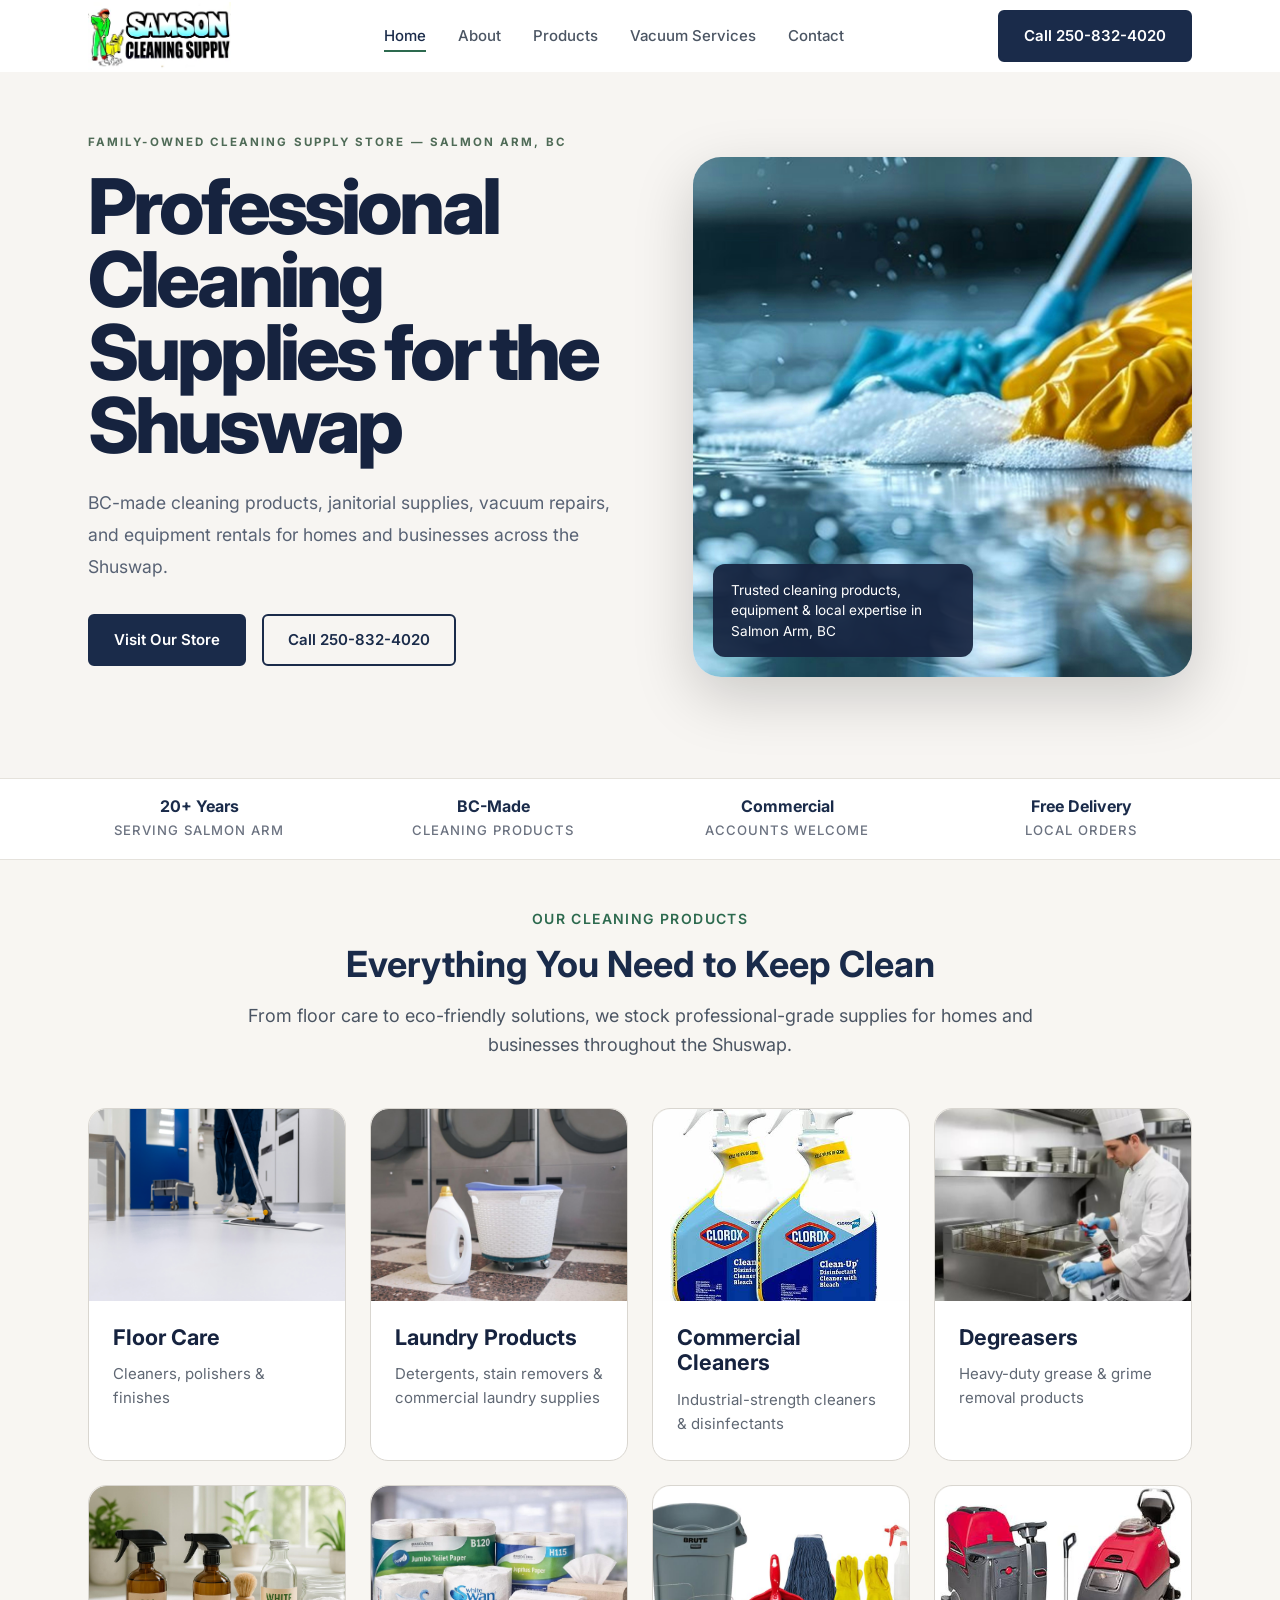
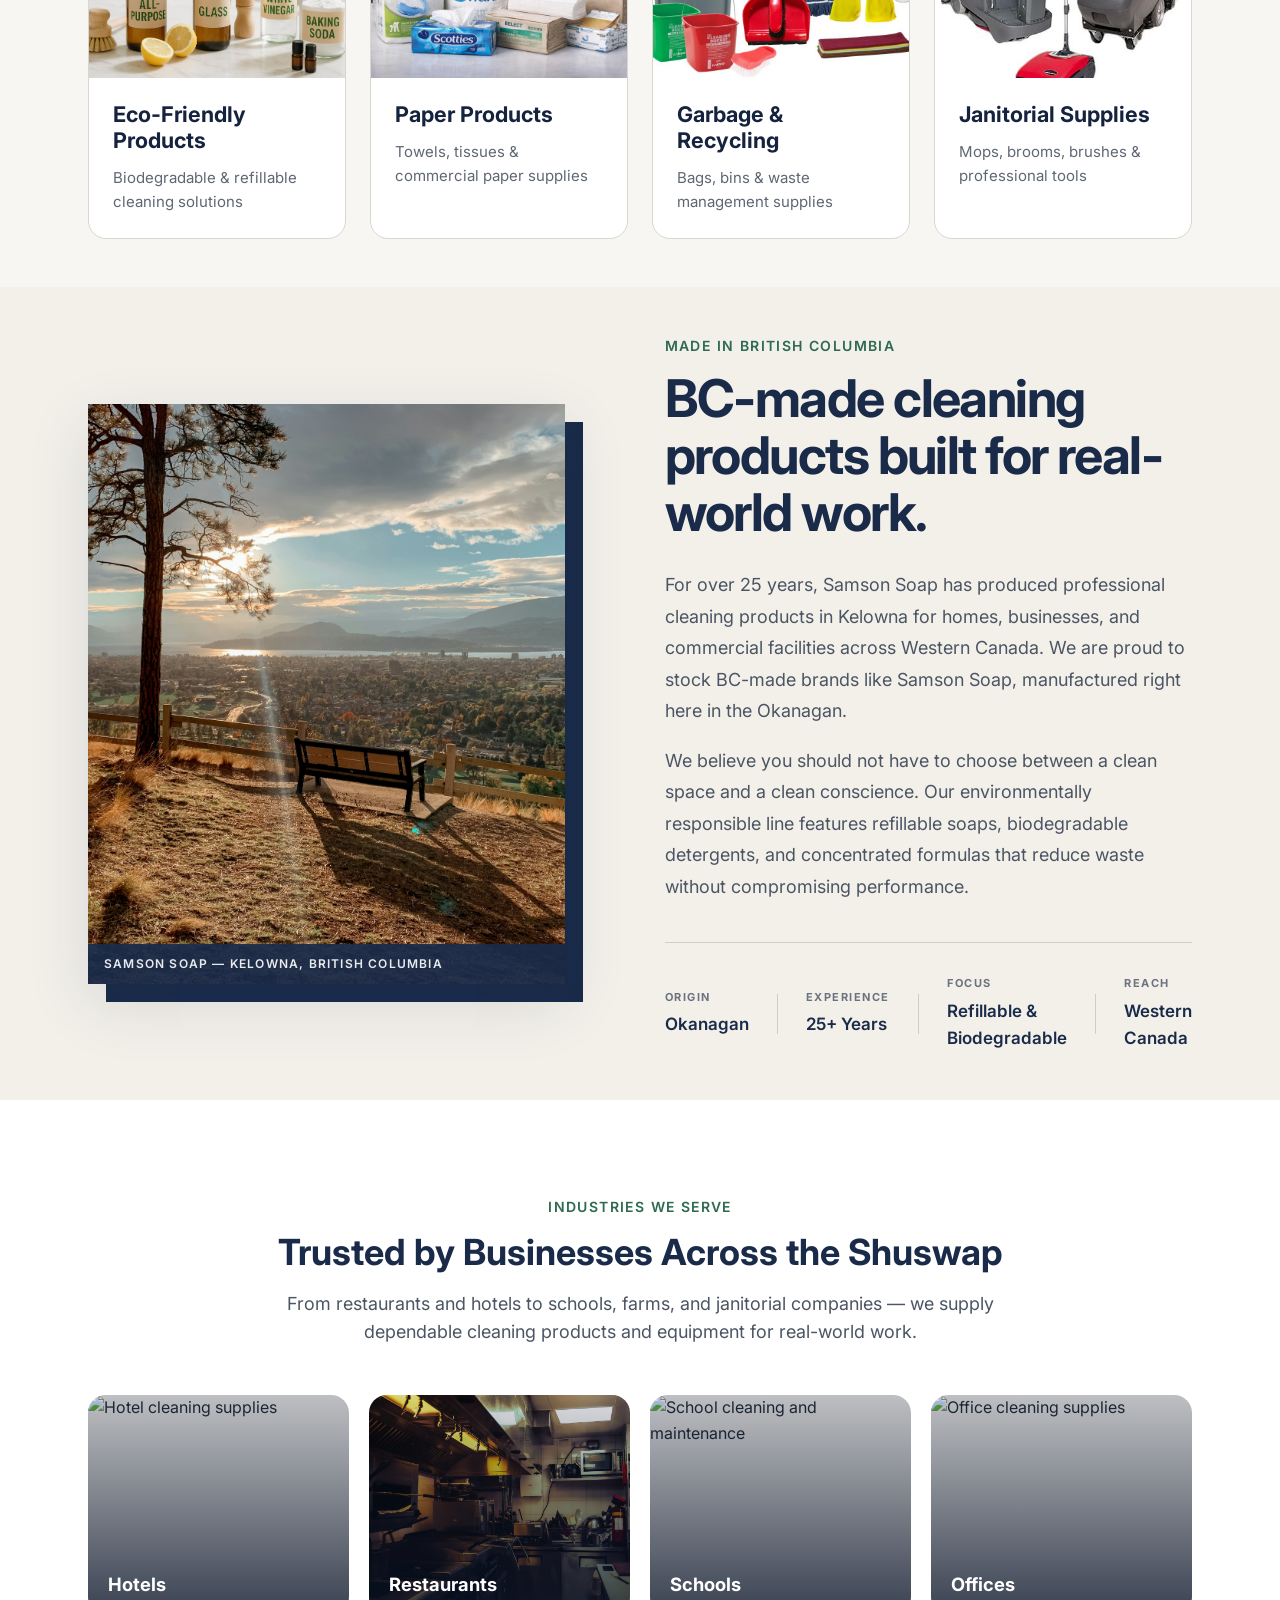
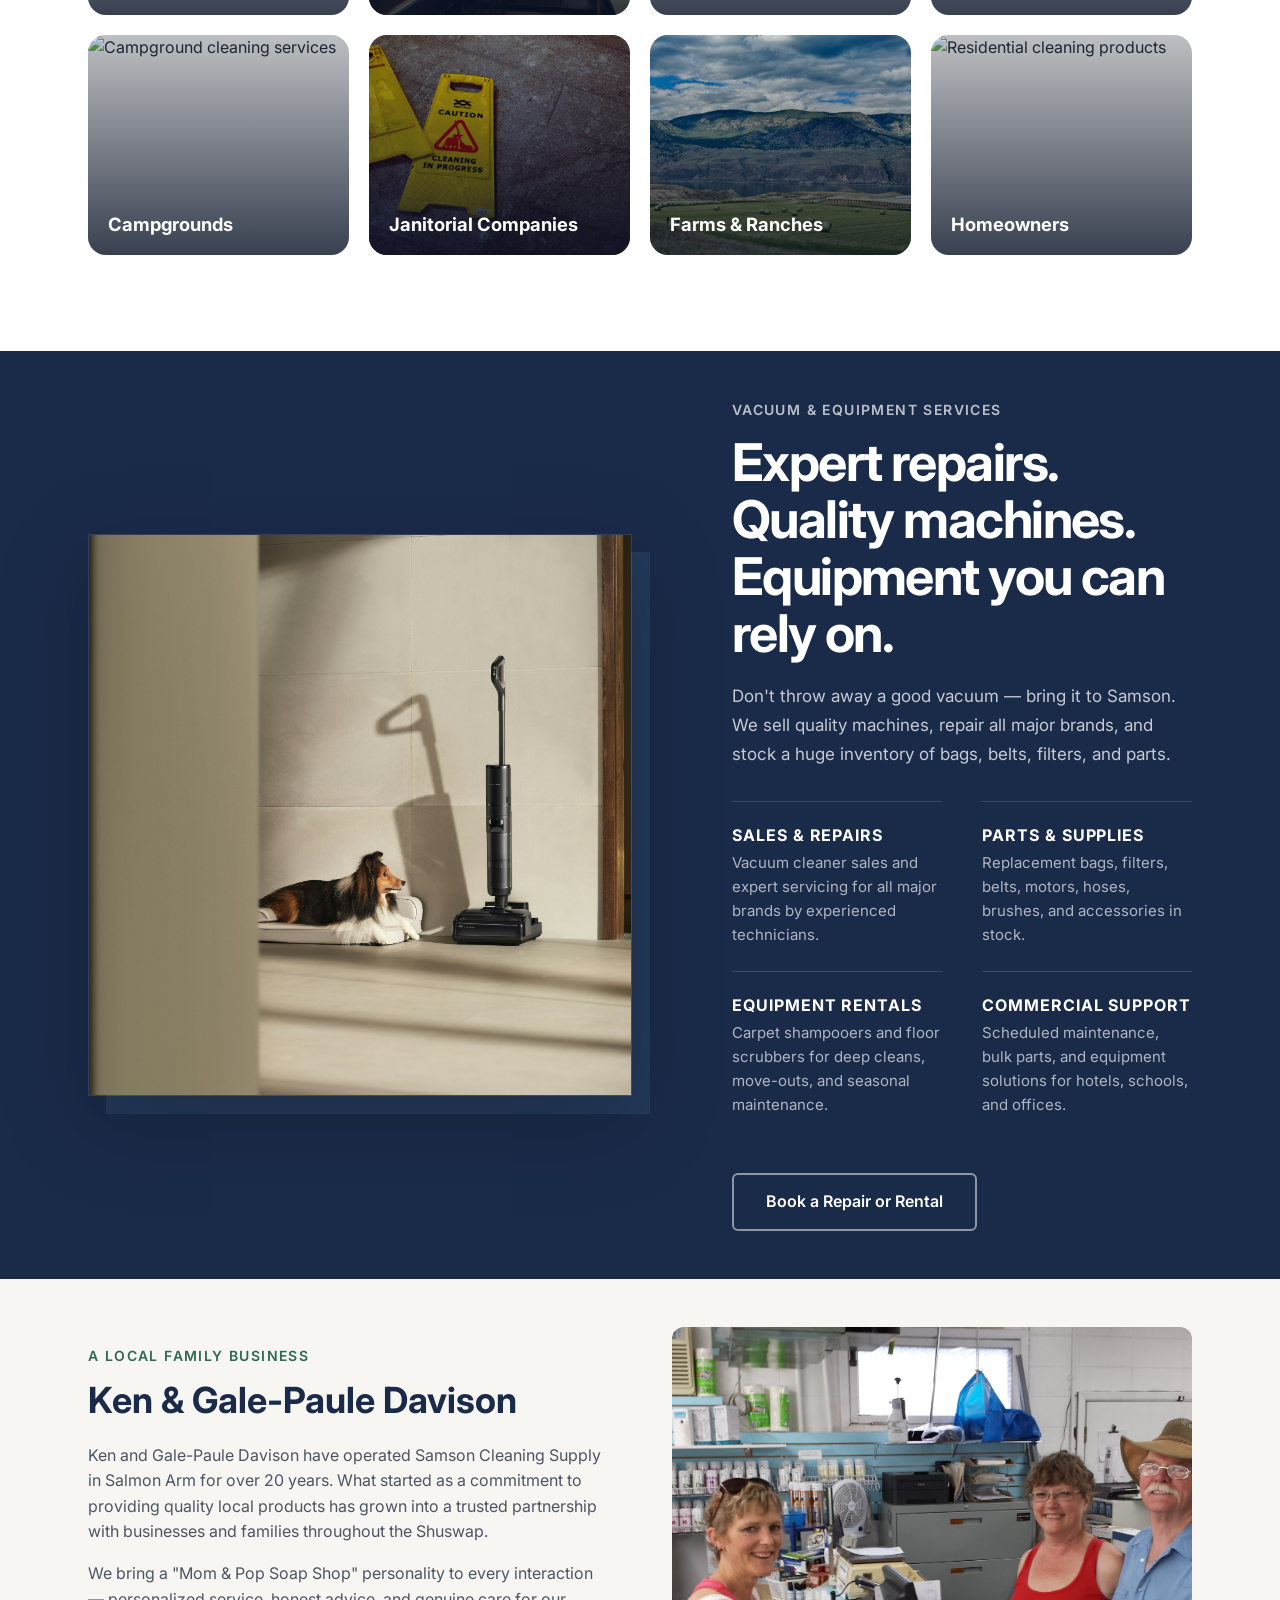
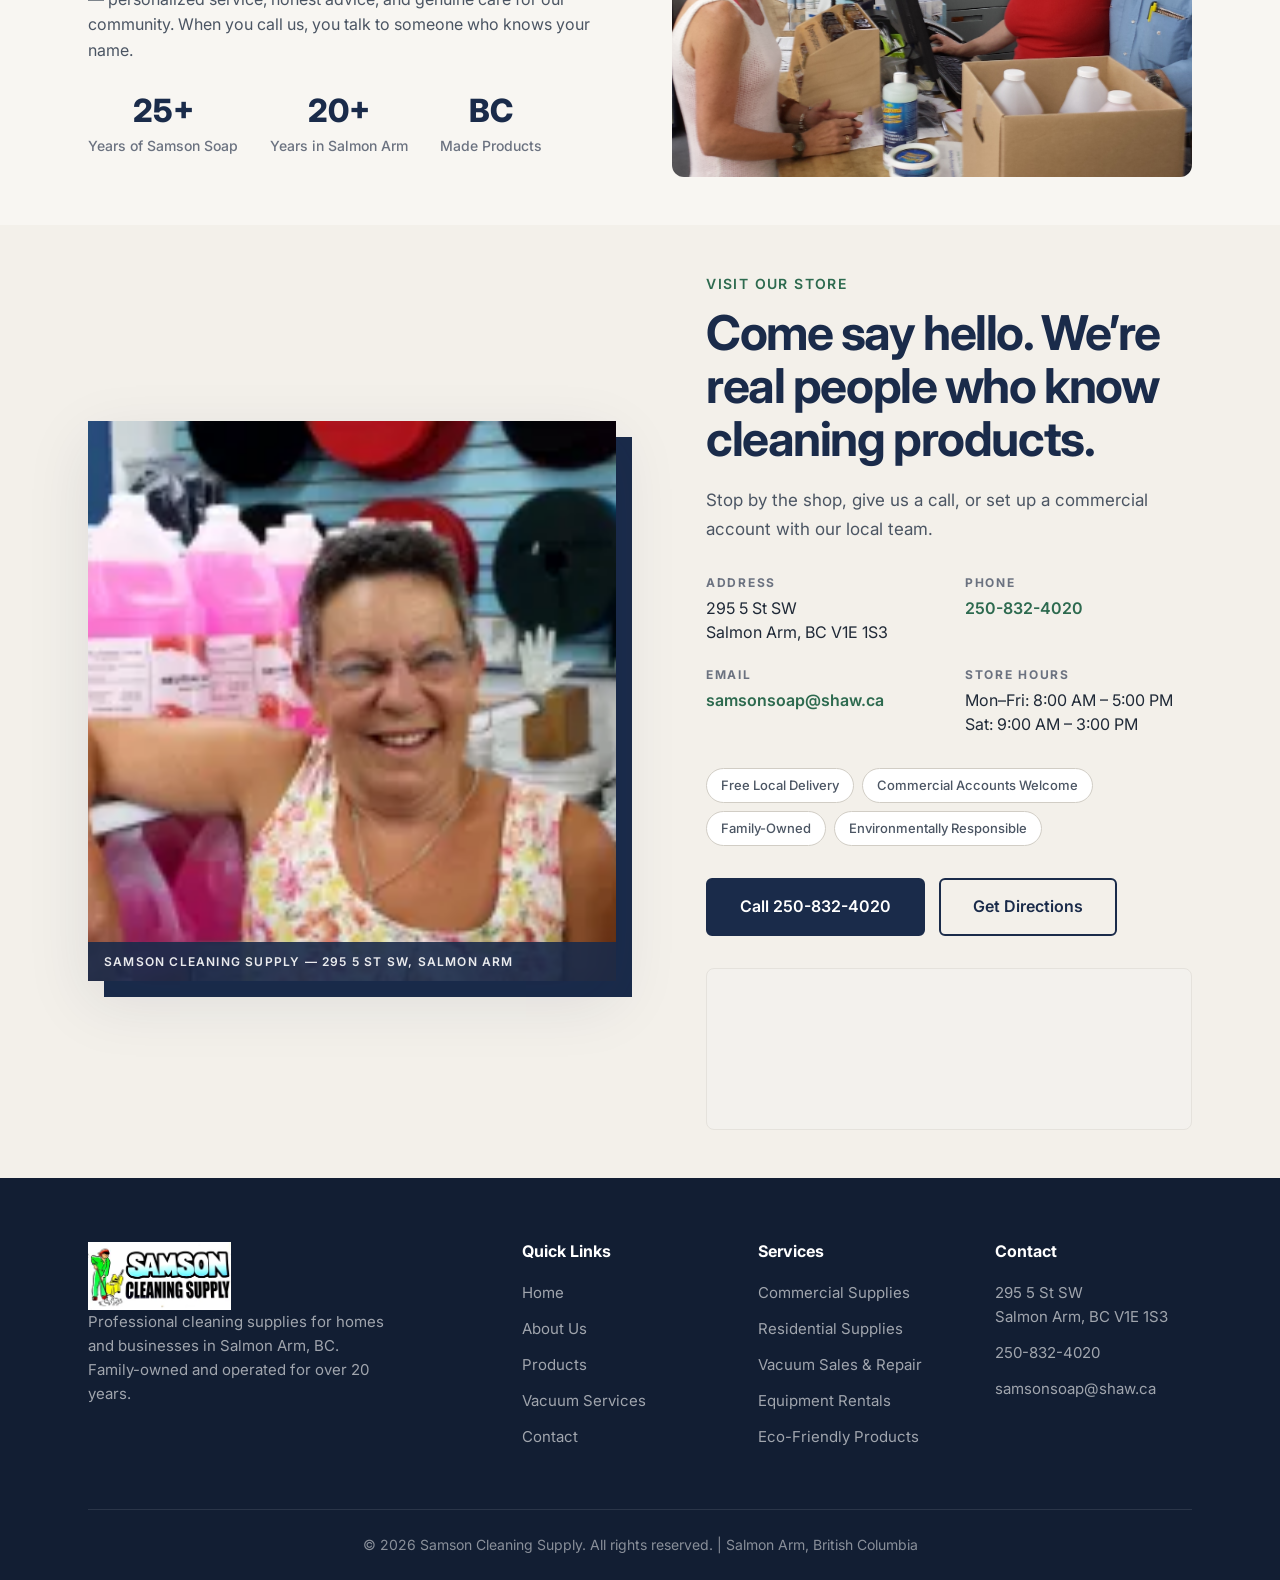
==== commit 5885c941: "hamburger" ====
--- a/index.html
+++ b/index.html
@@ -241,14 +241,14 @@
               </h2>
               <div class="bc-narrative">
                 <p>
-                    For over 25 years, Samson Soap has produced professional cleaning products in Kelowna, BC for homes, businesses, and commercial facilities across Western Canada.
+                    For over 25 years, Samson Soap has produced professional cleaning products in Kelowna for homes, businesses, and commercial facilities across Western Canada. We are proud to stock BC-made brands like Samson Soap, manufactured right here in the Okanagan.
                   </p>
                 <p>We believe you should not have to choose between a clean space and a clean conscience. Our environmentally responsible line features refillable soaps, biodegradable detergents, and concentrated formulas that reduce waste without compromising performance.</p>
               </div>
               <div class="bc-credentials">
                 <div class="credential">
                   <span class="credential-label">Origin</span>
-                  <span class="credential-value">Kelowna, BC</span>
+                  <span class="credential-value">Okanagan</span>
                 </div>
                 <div class="credential-divider" aria-hidden="true"></div>
                 <div class="credential">
--- a/style.css
+++ b/style.css
@@ -1,1983 +1,2023 @@
-/* ============================================
-   SAMSON CLEANING SUPPLY
-   Premium Industrial-Minimal Design
-   Plain HTML/CSS/JS — No Frameworks
-   ============================================ */
-
-/* CSS Variables */
-:root {
-    --navy: #1a2b4a;
-    --navy-dark: #121e33;
-    --navy-light: #243a5c;
-    --warm-white: #f8f6f2;
-    --cream: #f3f0ea;
-    --pure-white: #ffffff;
-    --gray-100: #f3f1ed;
-    --gray-200: #e5e2dc;
-    --gray-300: #d1cdc5;
-    --gray-500: #6b7280;
-    --gray-600: #4b5563;
-    --gray-700: #374151;
-    --green: #2d6a4f;
-    --green-light: #40916c;
-    --green-pale: #e8f5e9;
-    --text-primary: #1f2937;
-    --text-secondary: #4b5563;
-    --border: #e5e7eb;
-    
-    --font-family: 'Inter', -apple-system, BlinkMacSystemFont, 'Segoe UI', Roboto, sans-serif;
-    --max-width: 1200px;
-    --section-padding: 80px;
-    --section-padding-mobile: 48px;
-    --transition: all 0.3s ease;
-  }
-  
-  /* Reset & Base */
-  *, *::before, *::after {
-    box-sizing: border-box;
-    margin: 0;
-    padding: 0;
-  }
-  
-  html {
-    scroll-behavior: smooth;
-    font-size: 16px;
-  }
-  
-  body {
-    font-family: var(--font-family);
-    color: var(--text-primary);
-    line-height: 1.6;
-    background-color: var(--pure-white);
-    -webkit-font-smoothing: antialiased;
-    -moz-osx-font-smoothing: grayscale;
-  }
-  
-  img {
-    max-width: 100%;
-    height: auto;
-    display: block;
-  }
-  
-  a {
-    color: inherit;
-    text-decoration: none;
-    transition: var(--transition);
-  }
-  
-  /* Skip Link */
-  .skip-link {
-    position: absolute;
-    top: -40px;
-    left: 0;
-    background: var(--navy);
-    color: white;
-    padding: 8px 16px;
-    z-index: 10000;
-    font-weight: 500;
-    font-size: 0.875rem;
-  }
-  
-  .skip-link:focus {
-    top: 0;
-  }
-  
-  /* Container */
-  .container {
-    max-width: var(--max-width);
-    margin: 0 auto;
-    padding: 0 24px;
-  }
-  
-  /* Typography */
-  h1, h2, h3, h4, h5, h6 {
-    font-weight: 700;
-    line-height: 1.2;
-    color: var(--navy);
-  }
-  
-  h1 { font-size: 2.25rem; }
-  h2 { font-size: 1.875rem; }
-  h3 { font-size: 1.5rem; }
-  h4 { font-size: 1.25rem; }
-  
-  p {
-    margin-bottom: 1rem;
-    color: var(--text-secondary);
-  }
-  
-  /* Buttons */
-  .btn {
-    display: inline-flex;
-    align-items: center;
-    justify-content: center;
-    padding: 12px 24px;
-    font-weight: 600;
-    font-size: 0.9375rem;
-    border-radius: 6px;
-    cursor: pointer;
-    transition: var(--transition);
-    border: 2px solid transparent;
-    text-align: center;
-    min-height: 44px;
-  }
-  
-  .btn-primary {
-    background-color: var(--navy);
-    color: white;
-    border-color: var(--navy);
-  }
-  
-  .btn-primary:hover {
-    background-color: var(--navy-dark);
-    border-color: var(--navy-dark);
-  }
-  
-  .btn-outline {
-    background-color: transparent;
-    color: var(--navy);
-    border-color: var(--navy);
-  }
-  
-  .btn-outline:hover {
-    background-color: var(--navy);
-    color: white;
-  }
-  
-  .btn-outline-light {
-    background-color: transparent;
-    color: white;
-    border-color: rgba(255,255,255,0.5);
-  }
-  
-  .btn-outline-light:hover {
-    background-color: white;
-    color: var(--navy);
-    border-color: white;
-  }
-  
-  .btn-large {
-    padding: 14px 32px;
-    font-size: 1rem;
-  }
-  
-  .btn-white {
-    background-color: white;
-    color: var(--navy);
-    border-color: white;
-  }
-  
-  .btn-white:hover {
-    background-color: var(--warm-white);
-  }
-  
-  /* Header */
-  .header {
-    position: sticky;
-    top: 0;
-    z-index: 1000;
-    background: rgba(255,255,255,0.96);
-    backdrop-filter: blur(10px);
-  }
-  
-  .header-inner {
-    display: flex;
-    align-items: center;
-    justify-content: space-between;
-    height: 72px;
-  }
-  
-  .logo-text {
-    font-size: 1.5rem;
-    font-weight: 800;
-    color: var(--navy);
-    letter-spacing: -0.02em;
-  }
-  
-  .logo-accent {
-    font-weight: 400;
-    color: var(--green);
-    margin-left: 2px;
-  }
-
-  .logo-image {
-    height: 68px;
-    width: auto;
-    display: block;
-  }
-  
-  .logo {
-    display: flex;
-    align-items: center;
-  }
-  .nav-desktop {
-    display: none;
-    gap: 32px;
-  }
-  
-  .nav-desktop a {
-    font-weight: 500;
-    font-size: 0.9375rem;
-    color: var(--gray-600);
-    position: relative;
-  }
-  
-  .nav-desktop a:hover,
-  .nav-desktop a.active {
-    color: var(--navy);
-  }
-  
-  .nav-desktop a.active::after {
-    content: '';
-    position: absolute;
-    bottom: -4px;
-    left: 0;
-    width: 100%;
-    height: 2px;
-    background-color: var(--green);
-  }
-  
-  .nav-cta {
-    display: none;
-  }
-  .nav-container {
-    display: flex;
-    align-items: center;
-    justify-content: space-between;
-  }
-  
-  .menu-toggle {
-    display: flex;
-    flex-direction: column;
-    gap: 5px;
-    background: none;
-    border: none;
-    cursor: pointer;
-    padding: 8px;
-  }
-  
-  .menu-toggle span {
-    display: block;
-    width: 24px;
-    height: 2px;
-    background-color: var(--navy);
-    transition: var(--transition);
-  }
-  
-  /* Mobile Nav */
-  .mobile-nav {
-    position: fixed;
-    top: 72px;
-    left: 0;
-    right: 0;
-    bottom: 0;
-    background: white;
-    display: flex;
-    flex-direction: column;
-    padding: 32px 24px;
-    gap: 24px;
-    transform: translateX(100%);
-    transition: transform 0.3s ease;
-    z-index: 999;
-    overflow-y: auto;
-  }
-  
-  .mobile-nav.open {
-    transform: translateX(0);
-  }
-  
-  .mobile-nav a {
-    font-size: 1.125rem;
-    font-weight: 500;
-    color: var(--text-primary);
-    padding: 8px 0;
-    border-bottom: 1px solid var(--gray-200);
-  }
-  
-  .mobile-nav a.btn {
-    border: none;
-    margin-top: 16px;
-    justify-content: center;
-  }
-  
-  /* ============================================
-     HERO — Redesigned
-     Premium local supplier. Editorial industrial minimalism.
-     ============================================ */
-  
-  .hero {
-    position: relative;
-    background-color: var(--warm-white);
-    padding: 120px 0 80px;
-    overflow: hidden;
-  }
-  
-  .hero-grid {
-    display: flex;
-    flex-direction: column;
-    gap: 48px;
-    align-items: center;
-  }
-  
-  .hero-copy {
-    flex: 1 1 55%;
-    max-width: 640px;
-  }
-  
-  .hero-eyebrow {
-    display: inline-block;
-    font-size: 0.8125rem;
-    font-weight: 700;
-    text-transform: uppercase;
-    letter-spacing: 0.18em;
-    color: var(--green);
-    margin-bottom: 24px;
-  }
-  
-  .hero h1 {
-    font-size: 2.75rem;
-    font-weight: 800;
-    line-height: 1.05;
-    color: var(--navy);
-    margin-bottom: 28px;
-    letter-spacing: -0.03em;
-  }
-  
-  .hero-lead {
-    font-size: 1.125rem;
-    line-height: 1.65;
-    color: var(--gray-600);
-    margin-bottom: 36px;
-    max-width: 540px;
-  }
-  
-  .hero-actions {
-    display: flex;
-    flex-wrap: wrap;
-    gap: 14px;
-    margin-bottom: 48px;
-  }
-  
-  .hero-trust {
-    display: flex;
-    align-items: center;
-    gap: 0;
-    flex-wrap: wrap;
-  }
-  
-  .trust-item {
-    display: flex;
-    flex-direction: column;
-    gap: 2px;
-  }
-  
-  .trust-item strong {
-    font-size: 1.125rem;
-    font-weight: 800;
-    color: var(--navy);
-    line-height: 1.2;
-  }
-  
-  .trust-item span {
-    font-size: 0.8125rem;
-    font-weight: 500;
-    color: var(--gray-500);
-    text-transform: uppercase;
-    letter-spacing: 0.06em;
-  }
-  
-  .trust-divider {
-    width: 1px;
-    height: 32px;
-    background-color: var(--gray-300);
-    margin: 0 20px;
-  }
-  
-  .hero-visual {
-    flex: 1 1 45%;
-    position: relative;
-    width: 100%;
-    max-width: 520px;
-  }
-  
-  .hero-image-frame {
-    position: relative;
-    z-index: 2;
-    border-radius: 2px;
-    overflow: hidden;
-    box-shadow: 0 24px 80px rgba(26, 43, 74, 0.14);
-  }
-  
-  .hero-image-frame img {
-    width: 100%;
-    height: 380px;
-    object-fit: cover;
-    display: block;
-  }
-  
-  .hero-caption {
-    position: absolute;
-    bottom: 0;
-    left: 0;
-    right: 0;
-    background: rgba(26, 43, 74, 0.88);
-    color: rgba(255,255,255,0.9);
-    padding: 12px 16px;
-    font-size: 0.8125rem;
-    font-weight: 500;
-  }
-  
-  .hero-accent {
-    position: absolute;
-    top: 24px;
-    left: 24px;
-    width: 100%;
-    height: 100%;
-    background-color: var(--navy);
-    border-radius: 2px;
-    z-index: 1;
-  }
-  
-  /* Section Padding & Backgrounds */
-  .section-padding {
-    padding: var(--section-padding-mobile) 0;
-  }
-  
-  .bg-warm { background-color: var(--warm-white); }
-  .bg-cream { background-color: var(--cream); }
-  .bg-white { background-color: var(--pure-white); }
-  .bg-navy { background-color: var(--navy); }
-  
-  /* Section Headers */
-  .section-header {
-    text-align: center;
-    max-width: 700px;
-    margin: 0 auto 48px;
-  }
-  
-  .section-header.narrow {
-    max-width: 800px;
-  }
-  
-  .section-eyebrow {
-    font-size: 0.875rem;
-    font-weight: 600;
-    text-transform: uppercase;
-    letter-spacing: 0.1em;
-    color: var(--green);
-    margin-bottom: 12px;
-  }
-  
-  .bg-navy .section-eyebrow.light {
-    color: rgba(255,255,255,0.7);
-  }
-  
-  .section-header h2 {
-    margin-bottom: 16px;
-  }
-  
-  .section-lead {
-    font-size: 1.125rem;
-    color: var(--text-secondary);
-  }
-  
-  /* Category Grid */
-  .category-grid {
-    display: grid;
-    grid-template-columns: 1fr;
-    gap: 20px;
-  }
-  
-  .category-card img{
-    width:100%;
-    height:220px;
-    object-fit:cover;
-    border-radius:18px 18px 0 0;
-  }
-  
-  .category-content{
-    padding:1.5rem;
-  }
-  
-  .category-card:hover {
-    border-color: var(--green);
-    box-shadow: 0 4px 20px rgba(0,0,0,0.06);
-    transform: translateY(-2px);
-  }
-  
-  .category-icon {
-    width: 48px;
-    height: 48px;
-    color: var(--green);
-    margin-bottom: 16px;
-  }
-  
-  .category-card h4 {
-    margin-bottom: 6px;
-    font-size: 1.125rem;
-  }
-  
-  .category-card span {
-    font-size: 0.9375rem;
-    color: var(--gray-500);
-  }
-  
-  /* Split Section */
-  .split-section {
-    display: flex;
-    flex-direction: column;
-    gap: 40px;
-    align-items: center;
-  }
-  
-  .split-content {
-    flex: 1;
-  }
-  
-  .split-content h2 {
-    margin-bottom: 20px;
-  }
-  
-  .split-image {
-    flex: 1;
-    width: 100%;
-  }
-  
-  .split-image img {
-    border-radius: 12px;
-    width: 100%;
-    height: 400px;
-    object-fit: cover;
-  }
-  
-  /* Feature List */
-  .feature-list {
-    list-style: none;
-    margin-top: 24px;
-  }
-  
-  .feature-list li {
-    display: flex;
-    align-items: flex-start;
-    gap: 12px;
-    margin-bottom: 14px;
-    color: var(--text-secondary);
-    font-size: 1rem;
-  }
-  
-  .feature-list li svg {
-    width: 20px;
-    height: 20px;
-    color: var(--green);
-    flex-shrink: 0;
-    margin-top: 3px;
-  }
-  
-  .feature-list.compact li {
-    margin-bottom: 8px;
-    font-size: 0.9375rem;
-  }
-  
-  /* Industry Grid */
-  .industry-grid {
-    display: grid;
-    grid-template-columns: repeat(2, 1fr);
-    gap: 16px;
-  }
-  
-  .industry-item {
-    background: var(--warm-white);
-    border: 1px solid var(--gray-200);
-    border-radius: 10px;
-    padding: 28px 16px;
-    text-align: center;
-    transition: var(--transition);
-  }
-  
-  .industry-item:hover {
-    border-color: var(--green);
-    background: white;
-  }
-  
-  .industry-icon {
-    width: 36px;
-    height: 36px;
-    color: var(--navy);
-    margin: 0 auto 12px;
-  }
-  
-  .industry-item h4 {
-    font-size: 0.9375rem;
-    color: var(--text-primary);
-  }
-  
-  /* Vacuum Section */
-  .vacuum-section {
-    color: white;
-  }
-  
-  .vacuum-header {
-    text-align: center;
-    max-width: 700px;
-    margin: 0 auto 48px;
-  }
-  
-  .vacuum-header h2 {
-    color: white;
-    margin-bottom: 16px;
-  }
-  
-  .vacuum-lead {
-    color: rgba(255,255,255,0.8);
-    font-size: 1.125rem;
-  }
-  
-  .vacuum-grid {
-    display: grid;
-    grid-template-columns: 1fr;
-    gap: 20px;
-    margin-bottom: 40px;
-  }
-  
-  .vacuum-item {
-    background: rgba(255,255,255,0.06);
-    border: 1px solid rgba(255,255,255,0.1);
-    border-radius: 10px;
-    padding: 28px 24px;
-    transition: var(--transition);
-  }
-  
-  .vacuum-item:hover {
-    background: rgba(255,255,255,0.1);
-    border-color: rgba(255,255,255,0.2);
-  }
-  
-  .vacuum-icon {
-    width: 36px;
-    height: 36px;
-    color: var(--green-light);
-    margin-bottom: 14px;
-  }
-  
-  .vacuum-item h4 {
-    color: white;
-    font-size: 1.125rem;
-    margin-bottom: 6px;
-  }
-  
-  .vacuum-item p {
-    color: rgba(255,255,255,0.7);
-    font-size: 0.9375rem;
-    margin-bottom: 0;
-  }
-  
-  .vacuum-cta {
-    text-align: center;
-  }
-  
-  /* Family Stats */
-  .family-stats {
-    display: flex;
-    gap: 32px;
-    margin-top: 32px;
-    flex-wrap: wrap;
-  }
-  
-  .stat {
-    text-align: center;
-  }
-  
-  .stat-number {
-    display: block;
-    font-size: 2rem;
-    font-weight: 800;
-    color: var(--navy);
-    line-height: 1;
-    margin-bottom: 6px;
-  }
-  
-  .stat-label {
-    font-size: 0.875rem;
-    color: var(--gray-500);
-    font-weight: 500;
-  }
-  
-  /* Contact Section */
-  .contact-section {
-    display: flex;
-    flex-direction: column;
-    gap: 48px;
-  }
-  
-  .contact-info-block {
-    flex: 1;
-  }
-  
-  .contact-info-block h2 {
-    margin-bottom: 16px;
-  }
-  
-  .contact-lead {
-    font-size: 1.125rem;
-    margin-bottom: 32px;
-  }
-  
-  .contact-details {
-    display: grid;
-    gap: 20px;
-    margin-bottom: 32px;
-  }
-  
-  .contact-item {
-    display: flex;
-    align-items: flex-start;
-    gap: 16px;
-  }
-  
-  .contact-icon {
-    width: 44px;
-    height: 44px;
-    background: var(--green-pale);
-    border-radius: 10px;
-    display: flex;
-    align-items: center;
-    justify-content: center;
-    color: var(--green);
-    flex-shrink: 0;
-  }
-  
-  .contact-icon svg {
-    width: 22px;
-    height: 22px;
-  }
-  
-  .contact-item h5 {
-    font-size: 1rem;
-    margin-bottom: 4px;
-    color: var(--navy);
-  }
-  
-  .contact-item p {
-    margin-bottom: 0;
-    font-size: 0.9375rem;
-  }
-  
-  .contact-item a {
-    color: var(--green);
-    font-weight: 600;
-  }
-  
-  .contact-item a:hover {
-    text-decoration: underline;
-  }
-  
-  .contact-badges {
-    display: flex;
-    flex-wrap: wrap;
-    gap: 10px;
-    margin-bottom: 32px;
-  }
-  
-  .badge {
-    display: inline-block;
-    padding: 8px 16px;
-    background: var(--green-pale);
-    color: var(--green);
-    font-size: 0.875rem;
-    font-weight: 600;
-    border-radius: 100px;
-  }
-  
-  .contact-buttons {
-    display: flex;
-    flex-wrap: wrap;
-    gap: 16px;
-  }
-  
-  .contact-map {
-    flex: 1;
-    min-height: 350px;
-  }
-  
-  .map-placeholder {
-    width: 100%;
-    height: 100%;
-    min-height: 350px;
-    border-radius: 12px;
-    overflow: hidden;
-    background: var(--gray-200);
-  }
-  
-  .map-placeholder iframe {
-    width: 100%;
-    height: 100%;
-    min-height: 350px;
-    border: 0;
-  }
-  
-  /* CTA Section */
-  .cta-section {
-    text-align: center;
-    max-width: 700px;
-    margin: 0 auto;
-  }
-  
-  .cta-section h2 {
-    margin-bottom: 16px;
-  }
-  
-  /* Values Grid */
-  .values-grid {
-    display: grid;
-    grid-template-columns: 1fr;
-    gap: 24px;
-  }
-  
-  .value-card {
-    padding: 32px;
-    background: var(--warm-white);
-    border-radius: 12px;
-    border: 1px solid var(--gray-200);
-  }
-  
-  .value-card h4 {
-    margin-bottom: 12px;
-    font-size: 1.125rem;
-  }
-  
-  .value-card p {
-    margin-bottom: 0;
-    font-size: 0.9375rem;
-  }
-  
-  /* Page Header */
-  .page-header {
-    background: var(--navy);
-    color: white;
-    padding: 64px 0 48px;
-  }
-  
-  .page-header .section-eyebrow {
-    color: var(--green-light);
-  }
-  
-  .page-header h1 {
-    color: white;
-    font-size: 2rem;
-    margin-bottom: 0;
-  }
-  
-  /* Contact Layout */
-  .contact-layout {
-    display: flex;
-    flex-direction: column;
-    gap: 40px;
-  }
-  
-  .contact-form-block h2 {
-    margin-bottom: 12px;
-  }
-  
-  .contact-form {
-    margin-top: 24px;
-  }
-  
-  .form-group {
-    margin-bottom: 20px;
-  }
-  
-  .form-group label {
-    display: block;
-    font-weight: 600;
-    font-size: 0.9375rem;
-    margin-bottom: 6px;
-    color: var(--navy);
-  }
-  
-  .form-group input,
-  .form-group select,
-  .form-group textarea {
-    width: 100%;
-    padding: 12px 16px;
-    border: 1px solid var(--gray-300);
-    border-radius: 8px;
-    font-family: inherit;
-    font-size: 1rem;
-    color: var(--text-primary);
-    background: white;
-    transition: var(--transition);
-  }
-  
-  .form-group input:focus,
-  .form-group select:focus,
-  .form-group textarea:focus {
-    outline: none;
-    border-color: var(--green);
-    box-shadow: 0 0 0 3px rgba(45, 106, 79, 0.1);
-  }
-  
-  .form-row {
-    display: grid;
-    grid-template-columns: 1fr;
-    gap: 20px;
-  }
-  
-  .sidebar-card {
-    background: white;
-    border: 1px solid var(--gray-200);
-    border-radius: 12px;
-    padding: 28px;
-    margin-bottom: 20px;
-  }
-  
-  .sidebar-card h3 {
-    font-size: 1.125rem;
-    margin-bottom: 16px;
-  }
-  
-  .sidebar-card p {
-    font-size: 0.9375rem;
-    margin-bottom: 12px;
-  }
-  
-  .sidebar-card p:last-child {
-    margin-bottom: 0;
-  }
-  
-  .map-placeholder-small {
-    border-radius: 8px;
-    overflow: hidden;
-    margin-top: 12px;
-  }
-  
-  /* Footer */
-  .footer {
-    background: var(--navy-dark);
-    color: rgba(255,255,255,0.7);
-    padding: 64px 0 0;
-  }
-  
-  .footer-grid {
-    display: grid;
-    grid-template-columns: 1fr;
-    gap: 40px;
-    margin-bottom: 48px;
-  }
-  
-  .footer-brand .logo-text {
-    color: white;
-    display: block;
-    margin-bottom: 16px;
-  }
-  
-  .footer-brand p {
-    color: rgba(255,255,255,0.6);
-    font-size: 0.9375rem;
-    max-width: 300px;
-  }
-  
-  .footer-links h4,
-  .footer-contact h4 {
-    color: white;
-    font-size: 1rem;
-    margin-bottom: 20px;
-  }
-  
-  .footer-links a {
-    display: block;
-    color: rgba(255,255,255,0.6);
-    font-size: 0.9375rem;
-    margin-bottom: 12px;
-  }
-  
-  .footer-links a:hover {
-    color: white;
-  }
-  
-  .footer-contact p {
-    color: rgba(255,255,255,0.6);
-    font-size: 0.9375rem;
-    margin-bottom: 12px;
-  }
-  
-  .footer-contact a:hover {
-    color: white;
-  }
-  
-  .footer-bottom {
-    border-top: 1px solid rgba(255,255,255,0.1);
-    padding: 24px 0;
-    text-align: center;
-  }
-  
-  .footer-bottom p {
-    color: rgba(255,255,255,0.5);
-    font-size: 0.875rem;
-    margin-bottom: 0;
-  }
-  
-  /* ============================================
-     TABLET & DESKTOP (768px+)
-     ============================================ */
-  @media (min-width: 768px) {
-    :root {
-      --section-padding: 96px;
-    }
-  
-    .container {
-      padding: 0 32px;
-    }
-  
-    h1 { font-size: 3rem; }
-    h2 { font-size: 2.25rem; }
-  
-    .nav-desktop {
-      display: flex;
-    }
-  
-    .nav-cta {
-      display: inline-flex;
-    }
-  
-    .menu-toggle {
-      display: none;
-    }
-  
-    /* Hero Desktop */
-    .hero {
-        padding: 3.5rem 0 4.5rem;
-      }
-    .hero-grid {
-      flex-direction: row;
-      gap: 80px;
-      align-items: center;
-    }
-    
-    .hero h1 {
-      font-size: 3.5rem;
-    }
-    
-    .hero-image-frame img {
-      height: 480px;
-    }
-  
-    .category-grid {
-      grid-template-columns: repeat(2, 1fr);
-    }
-  
-    .industry-grid {
-      grid-template-columns: repeat(4, 1fr);
-    }
-  
-    .vacuum-grid {
-      grid-template-columns: repeat(2, 1fr);
-    }
-  
-    .split-section {
-      flex-direction: row;
-      gap: 64px;
-    }
-  
-    .split-section.reverse {
-      flex-direction: row-reverse;
-    }
-  
-    .split-image img {
-      height: 100%;
-      min-height: 450px;
-    }
-  
-    .contact-section {
-      flex-direction: row;
-      gap: 64px;
-    }
-  
-    .contact-details {
-      grid-template-columns: repeat(2, 1fr);
-    }
-  
-    .values-grid {
-      grid-template-columns: repeat(2, 1fr);
-    }
-  
-    .contact-layout {
-      flex-direction: row;
-      gap: 48px;
-    }
-  
-    .contact-form-block {
-      flex: 2;
-    }
-  
-    .contact-sidebar {
-      flex: 1;
-    }
-  
-    .form-row {
-      grid-template-columns: repeat(2, 1fr);
-    }
-  
-    .footer-grid {
-      grid-template-columns: 2fr 1fr 1fr 1fr;
-    }
-  }
-  
-  /* ============================================
-     LARGE DESKTOP (1024px+)
-     ============================================ */
-  @media (min-width: 1024px) {
-    .container {
-      padding: 0 48px;
-    }
-  
-    .hero h1 {
-      font-size: 4.25rem;
-    }
-    
-    .hero-lead {
-      font-size: 1.25rem;
-    }
-    
-    .hero-grid {
-      gap: 100px;
-    }
-    
-    .hero-image-frame img {
-      height: 540px;
-    }
-    
-    .hero-accent {
-      top: 36px;
-      left: 36px;
-    }
-  
-    .category-grid {
-      grid-template-columns: repeat(4, 1fr);
-    }
-  
-    .vacuum-grid {
-      grid-template-columns: repeat(3, 1fr);
-    }
-  
-    .values-grid {
-      grid-template-columns: repeat(4, 1fr);
-    }
-  }
-  
-  /* ============================================
-     ACCESSIBILITY
-     ============================================ */
-  @media (prefers-reduced-motion: reduce) {
-    * {
-      animation-duration: 0.01ms !important;
-      animation-iteration-count: 1 !important;
-      transition-duration: 0.01ms !important;
-    }
-    
-    html {
-      scroll-behavior: auto;
-    }
-  }
-  
-  /* Focus styles */
-  a:focus-visible,
-  button:focus-visible,
-  input:focus-visible,
-  select:focus-visible,
-  textarea:focus-visible {
-    outline: 2px solid var(--green);
-    outline-offset: 2px;
-  }
-
-  /* ============================================
-   MADE IN BC — Redesigned
-   Premium manufacturer brand story
-   ============================================ */
-
-.bc-story {
-    display: flex;
-    flex-direction: column;
-    gap: 48px;
-    align-items: center;
-  }
-  
-  .bc-visual {
-    flex: 1 1 52%;
-    position: relative;
-    width: 100%;
-    max-width: 580px;
-  }
-  
-  .bc-image-frame {
-    position: relative;
-    z-index: 2;
-    overflow: hidden;
-    box-shadow: 0 20px 60px rgba(26, 43, 74, 0.12);
-  }
-  
-  .bc-image-frame img {
-    width: 100%;
-    height: 360px;
-    object-fit: cover;
-    display: block;
-  }
-  
-  .bc-image-caption {
-    position: absolute;
-    bottom: 0;
-    left: 0;
-    right: 0;
-    background: rgba(26, 43, 74, 0.92);
-    color: rgba(255,255,255,0.9);
-    padding: 10px 16px;
-    font-size: 0.75rem;
-    font-weight: 600;
-    letter-spacing: 0.1em;
-    text-transform: uppercase;
-  }
-  
-  .bc-accent {
-    position: absolute;
-    top: 18px;
-    left: 18px;
-    width: 100%;
-    height: 100%;
-    background-color: var(--navy);
-    z-index: 1;
-  }
-  
-  .bc-content {
-    flex: 1 1 44%;
-    max-width: 560px;
-  }
-  
-  .bc-content h2 {
-    font-size: 2.125rem;
-    line-height: 1.1;
-    margin-bottom: 28px;
-    letter-spacing: -0.03em;
-  }
-  
-  .bc-narrative {
-    display: flex;
-    flex-direction: column;
-    gap: 18px;
-  }
-  
-  .bc-narrative p {
-    font-size: 1.0625rem;
-    line-height: 1.75;
-    color: var(--gray-600);
-    margin-bottom: 0;
-  }
-  
-  .bc-credentials {
-    margin-top: 40px;
-    padding-top: 32px;
-    border-top: 1px solid var(--gray-300);
-    display: flex;
-    flex-wrap: wrap;
-    gap: 24px 0;
-  }
-  
-  .credential {
-    flex: 1 1 50%;
-    display: flex;
-    flex-direction: column;
-    gap: 5px;
-  }
-  
-  .credential-label {
-    font-size: 0.6875rem;
-    font-weight: 700;
-    text-transform: uppercase;
-    letter-spacing: 0.14em;
-    color: var(--gray-500);
-  }
-  
-  .credential-value {
-    font-size: 1.0625rem;
-    font-weight: 600;
-    color: var(--navy);
-  }
-  
-  .credential-divider {
-    display: none;
-  }
-  
-  /* Tablet & Desktop */
-  @media (min-width: 768px) {
-    .bc-story {
-      flex-direction: row;
-      gap: 80px;
-      align-items: center;
-    }
-    
-    .bc-image-frame img {
-      height: 480px;
-    }
-    
-    .bc-content h2 {
-      font-size: 2.75rem;
-    }
-    
-    .bc-narrative p {
-      font-size: 1.125rem;
-    }
-    
-    .bc-credentials {
-      flex-wrap: nowrap;
-      gap: 0;
-      align-items: center;
-    }
-    
-    .credential {
-      flex: 1 1 auto;
-      align-items: flex-start;
-    }
-    
-    .credential-divider {
-      display: block;
-      width: 1px;
-      height: 40px;
-      background-color: var(--gray-300);
-      margin: 0 28px;
-      flex-shrink: 0;
-    }
-  }
-  
-  /* Large Desktop */
-  @media (min-width: 1024px) {
-    .bc-story {
-      gap: 100px;
-    }
-    
-    .bc-image-frame img {
-      height: 580px;
-    }
-    
-    .bc-content h2 {
-      font-size: 3.25rem;
-    }
-  }
-
-  /* ============================================
-   VACUUM & EQUIPMENT — Redesigned
-   Industrial workshop confidence
-   ============================================ */
-
-.equip-story {
-    display: flex;
-    flex-direction: column;
-    gap: 48px;
-    align-items: center;
-  }
-  
-  .equip-visual {
-    flex: 1 1 52%;
-    position: relative;
-    width: 100%;
-    max-width: 600px;
-  }
-  
-  .equip-image-frame {
-    position: relative;
-    z-index: 2;
-    overflow: hidden;
-    border: 1px solid rgba(255,255,255,0.1);
-    box-shadow: 0 24px 80px rgba(0, 0, 0, 0.25);
-  }
-  
-  .equip-image-frame img {
-    width: 100%;
-    height: 340px;
-    object-fit: cover;
-    display: block;
-  }
-  
-  .equip-accent {
-    position: absolute;
-    top: 18px;
-    left: 18px;
-    width: 100%;
-    height: 100%;
-    background-color: var(--navy-light);
-    z-index: 1;
-  }
-  
-  .equip-content {
-    flex: 1 1 44%;
-    max-width: 560px;
-  }
-  
-  .equip-content h2 {
-    color: white;
-    font-size: 2.125rem;
-    line-height: 1.1;
-    margin-bottom: 20px;
-    letter-spacing: -0.03em;
-  }
-  
-  .equip-lead {
-    color: rgba(255,255,255,0.75);
-    font-size: 1.0625rem;
-    line-height: 1.7;
-    margin-bottom: 32px;
-  }
-  
-  .equip-services {
-    display: grid;
-    grid-template-columns: 1fr;
-    margin-bottom: 32px;
-  }
-  
-  .equip-item {
-    padding: 24px 0;
-    border-top: 1px solid rgba(255,255,255,0.15);
-  }
-  
-  .equip-item h4 {
-    color: white;
-    font-size: 1rem;
-    font-weight: 700;
-    margin-bottom: 6px;
-    text-transform: uppercase;
-    letter-spacing: 0.06em;
-  }
-  
-  .equip-item p {
-    color: rgba(255,255,255,0.65);
-    font-size: 0.9375rem;
-    margin-bottom: 0;
-    line-height: 1.6;
-  }
-  
-  .equip-cta {
-    margin-top: 8px;
-  }
-  
-  /* Tablet & Desktop */
-  @media (min-width: 768px) {
-    .equip-story {
-      flex-direction: row;
-      gap: 80px;
-      align-items: center;
-    }
-    
-    .equip-image-frame img {
-      height: 480px;
-    }
-    
-    .equip-content h2 {
-      font-size: 2.75rem;
-    }
-    
-    .equip-services {
-      grid-template-columns: repeat(2, 1fr);
-      gap: 0 40px;
-    }
-  }
-  
-  /* Large Desktop */
-  @media (min-width: 1024px) {
-    .equip-story {
-      gap: 100px;
-    }
-    
-    .equip-image-frame img {
-      height: 560px;
-    }
-    
-    .equip-content h2 {
-      font-size: 3.25rem;
-    }
-  }
-
-  /* ============================================
-   CONTACT / CTA — Redesigned
-   Warm local-business welcome
-   ============================================ */
-
-.contact-story {
-    display: flex;
-    flex-direction: column;
-    gap: 48px;
-    align-items: center;
-  }
-  
-  .contact-visual {
-    flex: 1 1 50%;
-    position: relative;
-    width: 100%;
-    max-width: 560px;
-  }
-  
-  .contact-image-frame {
-    position: relative;
-    z-index: 2;
-    overflow: hidden;
-    box-shadow: 0 20px 60px rgba(26, 43, 74, 0.1);
-  }
-  
-  .contact-image-frame img {
-    width: 100%;
-    height: 360px;
-    object-fit: cover;
-    display: block;
-  }
-  
-  .contact-image-caption {
-    position: absolute;
-    bottom: 0;
-    left: 0;
-    right: 0;
-    background: rgba(26, 43, 74, 0.9);
-    color: rgba(255,255,255,0.9);
-    padding: 10px 16px;
-    font-size: 0.75rem;
-    font-weight: 600;
-    letter-spacing: 0.1em;
-    text-transform: uppercase;
-  }
-  
-  .contact-accent {
-    position: absolute;
-    top: 16px;
-    left: 16px;
-    width: 100%;
-    height: 100%;
-    background-color: var(--navy);
-    z-index: 1;
-  }
-  
-  .contact-content {
-    flex: 1 1 46%;
-    max-width: 540px;
-  }
-  
-  .contact-content h2 {
-    font-size: 2.125rem;
-    line-height: 1.1;
-    margin-bottom: 20px;
-    letter-spacing: -0.03em;
-  }
-  
-  .contact-lead {
-    font-size: 1.0625rem;
-    line-height: 1.7;
-    color: var(--gray-600);
-    margin-bottom: 32px;
-  }
-  
-  .contact-details-list {
-    display: grid;
-    grid-template-columns: 1fr;
-    gap: 20px;
-    margin-bottom: 32px;
-  }
-  
-  .contact-detail h5 {
-    font-size: 0.75rem;
-    font-weight: 700;
-    text-transform: uppercase;
-    letter-spacing: 0.14em;
-    color: var(--gray-500);
-    margin-bottom: 6px;
-  }
-  
-  .contact-detail p {
-    font-size: 1rem;
-    color: var(--text-primary);
-    margin-bottom: 0;
-    line-height: 1.5;
-  }
-  
-  .contact-detail a {
-    color: var(--green);
-    font-weight: 600;
-  }
-  
-  .contact-detail a:hover {
-    text-decoration: underline;
-  }
-  
-  .contact-badges-row {
-    display: flex;
-    flex-wrap: wrap;
-    gap: 8px;
-    margin-bottom: 32px;
-  }
-  
-  .contact-badge {
-    display: inline-block;
-    padding: 6px 14px;
-    background: white;
-    border: 1px solid var(--gray-300);
-    color: var(--gray-600);
-    font-size: 0.8125rem;
-    font-weight: 500;
-    border-radius: 100px;
-  }
-  
-  .contact-actions {
-    display: flex;
-    flex-wrap: wrap;
-    gap: 14px;
-    margin-bottom: 32px;
-  }
-  
-  .contact-map-compact {
-    width: 100%;
-    border-radius: 8px;
-    overflow: hidden;
-    border: 1px solid var(--gray-200);
-    background: var(--gray-100);
-  }
-  
-  .contact-map-compact iframe {
-    display: block;
-    width: 100%;
-    height: 160px;
-    border: 0;
-  }
-  
-  /* Tablet & Desktop */
-  @media (min-width: 768px) {
-    .contact-story {
-      flex-direction: row;
-      gap: 72px;
-      align-items: center;
-    }
-    
-    .contact-image-frame img {
-      height: 480px;
-    }
-    
-    .contact-content h2 {
-      font-size: 2.5rem;
-    }
-    
-    .contact-details-list {
-      grid-template-columns: repeat(2, 1fr);
-      gap: 24px 32px;
-    }
-  }
-  
-  /* Large Desktop */
-  @media (min-width: 1024px) {
-    .contact-story {
-      gap: 90px;
-    }
-    
-    .contact-image-frame img {
-      height: 560px;
-    }
-    
-    .contact-content h2 {
-      font-size: 3rem;
-    }
-  }
-
-  .category-grid {
-    display: grid;
-    grid-template-columns: repeat(4, 1fr);
-    gap: 1.5rem;
-  }
-  
-  .photo-card {
-    background: #ffffff;
-    border: 1px solid #d9d6d0;
-    border-radius: 18px;
-    overflow: hidden;
-    transition: transform 0.25s ease, box-shadow 0.25s ease;
-  }
-  
-  .photo-card:hover {
-    transform: translateY(-4px);
-    box-shadow: 0 12px 30px rgba(0,0,0,0.06);
-  }
-  
-  .category-photo {
-    aspect-ratio: 4 / 3;
-    overflow: hidden;
-    background: #e8e5df;
-  }
-  
-  .category-photo img {
-    width: 100%;
-    height: 100%;
-    object-fit: cover;
-    display: block;
-  }
-  
-  .category-content {
-    padding: 1.5rem;
-  }
-  
-  .category-content h4 {
-    font-size: 1.35rem;
-    margin-bottom: 0.75rem;
-    color: #16233f;
-  }
-  
-  .category-content span {
-    color: #5f6773;
-    line-height: 1.6;
-    display: block;
-  }
-  
-  @media (max-width: 1000px) {
-    .category-grid {
-      grid-template-columns: repeat(2, 1fr);
-    }
-  }
-  
-  @media (max-width: 640px) {
-    .category-grid {
-      grid-template-columns: 1fr;
-    }
-  }
-
-  .hero {
-    padding: 3.5rem 0 4.5rem;
-    background: #f7f5f2;
-  }
-  
-  .hero-modern {
-    display: grid;
-    grid-template-columns: 1.1fr 1fr;
-    gap: 4rem;
-    align-items: center;
-  }
-  
-  .hero-content {
-    max-width: 540px;
-  }
-  
-  .hero-eyebrow {
-    font-size: 0.72rem;
-    text-transform: uppercase;
-    letter-spacing: 0.18em;
-    color: #4f6b57;
-    font-weight: 700;
-    margin-bottom: 1.25rem;
-  }
-  
-  .hero h1 {
-    font-size: clamp(3rem, 6vw, 5rem);
-    line-height: 0.95;
-    letter-spacing: -0.05em;
-    font-weight: 800;
-    color: #16233f;
-    margin-bottom: 1.5rem;
-    max-width: 10ch;
-  }
-  
-  .hero-description {
-    font-size: 1.1rem;
-    line-height: 1.8;
-    color: #586274;
-    margin-bottom: 2rem;
-    max-width: 58ch;
-  }
-  
-  .hero-buttons {
-    display: flex;
-    gap: 1rem;
-    flex-wrap: wrap;
-    margin-bottom: 2.5rem;
-  }
-  
-  .hero-features {
-    display: flex;
-    gap: 2.5rem;
-    flex-wrap: wrap;
-  }
-  
-  .hero-features strong {
-    display: block;
-    font-size: 0.95rem;
-    color: #16233f;
-    margin-bottom: 0.35rem;
-  }
-  
-  .hero-features span {
-    font-size: 0.82rem;
-    color: #6c7686;
-    line-height: 1.4;
-  }
-  
-  .hero-image-wrap {
-    position: relative;
-  }
-  
-  .hero-image {
-    width: 100%;
-    height: 520px;
-    object-fit: cover;
-    display: block;
-    border-radius: 28px;
-    box-shadow:
-      0 20px 60px rgba(0,0,0,0.18);
-  }
-  
-  .hero-image-card {
-    position: absolute;
-    bottom: 1.25rem;
-    left: 1.25rem;
-    background: rgba(22,35,63,0.92);
-    color: white;
-    padding: 1rem 1.1rem;
-    border-radius: 12px;
-    font-size: 0.85rem;
-    max-width: 260px;
-    line-height: 1.5;
-  }
-  
-  @media (max-width: 980px) {
-    .hero-modern {
-      grid-template-columns: 1fr;
-    }
-  
-    .hero-image {
-      height: 420px;
-    }
-  
-    .hero h1 {
-      max-width: 100%;
-    }
-  }
-
-  .industries-section {
-    padding: 6rem 0;
-    background: #ffffff;
-  }
-  
-  .industries-grid {
-    display: grid;
-    grid-template-columns: repeat(4, 1fr);
-    gap: 1.25rem;
-    margin-top: 3rem;
-  }
-  
-  .industry-card {
-    position: relative;
-    overflow: hidden;
-    border-radius: 18px;
-    min-height: 220px;
-    display: block;
-    text-decoration: none;
-    background: #ddd;
-  }
-  
-  .industry-card img {
-    width: 100%;
-    height: 100%;
-    object-fit: cover;
-    position: absolute;
-    inset: 0;
-    transition: transform 0.5s ease;
-  }
-  
-  .industry-card::after {
-    content: "";
-    position: absolute;
-    inset: 0;
-    background:
-      linear-gradient(
-        to top,
-        rgba(10,20,40,0.78),
-        rgba(10,20,40,0.15)
-      );
-  }
-  
-  .industry-overlay {
-    position: absolute;
-    left: 1.25rem;
-    bottom: 1.25rem;
-    z-index: 2;
-  }
-  
-  .industry-overlay h4 {
-    color: white;
-    font-size: 1.15rem;
-    font-weight: 700;
-    margin: 0;
-  }
-  
-  .industry-card:hover img {
-    transform: scale(1.05);
-  }
-  
-  @media (max-width: 1000px) {
-    .industries-grid {
-      grid-template-columns: repeat(2, 1fr);
-    }
-  }
-  
-  @media (max-width: 640px) {
-    .industries-grid {
-      grid-template-columns: 1fr;
-    }
-  }
-
-  .hero-modern {
-    align-items: center;
-    gap: 56px;
-  }
-
-  .category-card:hover,
-.industry-card:hover {
-  transform: translateY(-4px);
-  transition: 0.3s ease;
-}
-
-/* TRUST STRIP */
-.trust-strip {
-    background: var(--pure-white);
-    border-top: 1px solid var(--gray-200);
-    border-bottom: 1px solid var(--gray-200);
-  }
-  
-  .trust-strip-inner {
-    max-width: 1200px;
-    margin: 0 auto;
-    padding: 18px 24px;
-  
-    display: grid;
-    grid-template-columns: repeat(4, 1fr);
-    align-items: center;
-    gap: 24px;
-  }
-  
-  .trust-item {
-    text-align: center;
-  }
-  
-  .trust-item strong {
-    display: block;
-    font-size: 1rem;
-    font-weight: 700;
-    color: var(--navy);
-    margin-bottom: 2px;
-  }
-  
-  .trust-item span {
-    font-size: 0.82rem;
-    letter-spacing: 0.08em;
-    text-transform: uppercase;
-    color: var(--gray-500);
-  }
-  
-  .trust-divider {
-    display: none;
-  }
-  
-  /* MOBILE */
-  @media (max-width: 768px) {
-    .trust-strip-inner {
-      grid-template-columns: repeat(2, 1fr);
-      gap: 18px;
-      padding: 20px;
-    }
-  }+/* ============================================
+   SAMSON CLEANING SUPPLY
+   Premium Industrial-Minimal Design
+   Plain HTML/CSS/JS — No Frameworks
+   ============================================ */
+
+/* CSS Variables */
+:root {
+    --navy: #1a2b4a;
+    --navy-dark: #121e33;
+    --navy-light: #243a5c;
+    --warm-white: #f8f6f2;
+    --cream: #f3f0ea;
+    --pure-white: #ffffff;
+    --gray-100: #f3f1ed;
+    --gray-200: #e5e2dc;
+    --gray-300: #d1cdc5;
+    --gray-500: #6b7280;
+    --gray-600: #4b5563;
+    --gray-700: #374151;
+    --green: #2d6a4f;
+    --green-light: #40916c;
+    --green-pale: #e8f5e9;
+    --text-primary: #1f2937;
+    --text-secondary: #4b5563;
+    --border: #e5e7eb;
+    
+    --font-family: 'Inter', -apple-system, BlinkMacSystemFont, 'Segoe UI', Roboto, sans-serif;
+    --max-width: 1200px;
+    --section-padding: 80px;
+    --section-padding-mobile: 48px;
+    --transition: all 0.3s ease;
+  }
+  
+  /* Reset & Base */
+  *, *::before, *::after {
+    box-sizing: border-box;
+    margin: 0;
+    padding: 0;
+  }
+  
+  html {
+    scroll-behavior: smooth;
+    font-size: 16px;
+  }
+  
+  body {
+    font-family: var(--font-family);
+    color: var(--text-primary);
+    line-height: 1.6;
+    background-color: var(--pure-white);
+    -webkit-font-smoothing: antialiased;
+    -moz-osx-font-smoothing: grayscale;
+  }
+  
+  img {
+    max-width: 100%;
+    height: auto;
+    display: block;
+  }
+  
+  a {
+    color: inherit;
+    text-decoration: none;
+    transition: var(--transition);
+  }
+  
+  /* Skip Link */
+  .skip-link {
+    position: absolute;
+    top: -40px;
+    left: 0;
+    background: var(--navy);
+    color: white;
+    padding: 8px 16px;
+    z-index: 10000;
+    font-weight: 500;
+    font-size: 0.875rem;
+  }
+  
+  .skip-link:focus {
+    top: 0;
+  }
+  
+  /* Container */
+  .container {
+    max-width: var(--max-width);
+    margin: 0 auto;
+    padding: 0 24px;
+  }
+  
+  /* Typography */
+  h1, h2, h3, h4, h5, h6 {
+    font-weight: 700;
+    line-height: 1.2;
+    color: var(--navy);
+  }
+  
+  h1 { font-size: 2.25rem; }
+  h2 { font-size: 1.875rem; }
+  h3 { font-size: 1.5rem; }
+  h4 { font-size: 1.25rem; }
+  
+  p {
+    margin-bottom: 1rem;
+    color: var(--text-secondary);
+  }
+  
+  /* Buttons */
+  .btn {
+    display: inline-flex;
+    align-items: center;
+    justify-content: center;
+    padding: 12px 24px;
+    font-weight: 600;
+    font-size: 0.9375rem;
+    border-radius: 6px;
+    cursor: pointer;
+    transition: var(--transition);
+    border: 2px solid transparent;
+    text-align: center;
+    min-height: 44px;
+  }
+  
+  .btn-primary {
+    background-color: var(--navy);
+    color: white;
+    border-color: var(--navy);
+  }
+  
+  .btn-primary:hover {
+    background-color: var(--navy-dark);
+    border-color: var(--navy-dark);
+  }
+  
+  .btn-outline {
+    background-color: transparent;
+    color: var(--navy);
+    border-color: var(--navy);
+  }
+  
+  .btn-outline:hover {
+    background-color: var(--navy);
+    color: white;
+  }
+  
+  .btn-outline-light {
+    background-color: transparent;
+    color: white;
+    border-color: rgba(255,255,255,0.5);
+  }
+  
+  .btn-outline-light:hover {
+    background-color: white;
+    color: var(--navy);
+    border-color: white;
+  }
+  
+  .btn-large {
+    padding: 14px 32px;
+    font-size: 1rem;
+  }
+  
+  .btn-white {
+    background-color: white;
+    color: var(--navy);
+    border-color: white;
+  }
+  
+  .btn-white:hover {
+    background-color: var(--warm-white);
+  }
+  
+  /* Header */
+  .header {
+    position: sticky;
+    top: 0;
+    z-index: 1000;
+    background: rgba(255,255,255,0.96);
+    backdrop-filter: blur(10px);
+  }
+  
+  .header-inner {
+    display: flex;
+    align-items: center;
+    justify-content: space-between;
+    height: 72px;
+  }
+  
+  .logo-text {
+    font-size: 1.5rem;
+    font-weight: 800;
+    color: var(--navy);
+    letter-spacing: -0.02em;
+  }
+  
+  .logo-accent {
+    font-weight: 400;
+    color: var(--green);
+    margin-left: 2px;
+  }
+
+  .logo-image {
+    height: 68px;
+    width: auto;
+    display: block;
+  }
+  
+  .logo {
+    display: flex;
+    align-items: center;
+  }
+  .nav-desktop {
+    display: none;
+    gap: 32px;
+  }
+  
+  .nav-desktop a {
+    font-weight: 500;
+    font-size: 0.9375rem;
+    color: var(--gray-600);
+    position: relative;
+  }
+  
+  .nav-desktop a:hover,
+  .nav-desktop a.active {
+    color: var(--navy);
+  }
+  
+  .nav-desktop a.active::after {
+    content: '';
+    position: absolute;
+    bottom: -4px;
+    left: 0;
+    width: 100%;
+    height: 2px;
+    background-color: var(--green);
+  }
+  
+  .nav-cta {
+    display: none;
+  }
+  .nav-container {
+    display: flex;
+    align-items: center;
+    justify-content: space-between;
+  }
+  
+  .menu-toggle {
+    display: flex;
+    flex-direction: column;
+    gap: 5px;
+    background: none;
+    border: none;
+    cursor: pointer;
+    padding: 8px;
+  }
+  
+  .menu-toggle span {
+    display: block;
+    width: 24px;
+    height: 2px;
+    background-color: var(--navy);
+    transition: var(--transition);
+  }
+  
+  /* Mobile Nav */
+  .mobile-nav {
+    position: fixed;
+    top: 72px;
+    left: 0;
+    right: 0;
+    bottom: 0;
+    background: white;
+    display: flex;
+    flex-direction: column;
+    padding: 32px 24px;
+    gap: 24px;
+    transform: translateX(100%);
+    transition: transform 0.3s ease;
+    z-index: 999;
+    overflow-y: auto;
+  }
+  
+  .mobile-nav.open {
+    transform: translateX(0);
+  }
+  
+  .mobile-nav a {
+    font-size: 1.125rem;
+    font-weight: 500;
+    color: var(--text-primary);
+    padding: 8px 0;
+    border-bottom: 1px solid var(--gray-200);
+  }
+  
+  .mobile-nav a.btn {
+    border: none;
+    margin-top: 16px;
+    justify-content: center;
+  }
+  
+  /* ============================================
+     HERO — Redesigned
+     Premium local supplier. Editorial industrial minimalism.
+     ============================================ */
+  
+  .hero {
+    position: relative;
+    background-color: var(--warm-white);
+    padding: 120px 0 80px;
+    overflow: hidden;
+  }
+  
+  .hero-grid {
+    display: flex;
+    flex-direction: column;
+    gap: 48px;
+    align-items: center;
+  }
+  
+  .hero-copy {
+    flex: 1 1 55%;
+    max-width: 640px;
+  }
+  
+  .hero-eyebrow {
+    display: inline-block;
+    font-size: 0.8125rem;
+    font-weight: 700;
+    text-transform: uppercase;
+    letter-spacing: 0.18em;
+    color: var(--green);
+    margin-bottom: 24px;
+  }
+  
+  .hero h1 {
+    font-size: 2.75rem;
+    font-weight: 800;
+    line-height: 1.05;
+    color: var(--navy);
+    margin-bottom: 28px;
+    letter-spacing: -0.03em;
+  }
+  
+  .hero-lead {
+    font-size: 1.125rem;
+    line-height: 1.65;
+    color: var(--gray-600);
+    margin-bottom: 36px;
+    max-width: 540px;
+  }
+  
+  .hero-actions {
+    display: flex;
+    flex-wrap: wrap;
+    gap: 14px;
+    margin-bottom: 48px;
+  }
+  
+  .hero-trust {
+    display: flex;
+    align-items: center;
+    gap: 0;
+    flex-wrap: wrap;
+  }
+  
+  .trust-item {
+    display: flex;
+    flex-direction: column;
+    gap: 2px;
+  }
+  
+  .trust-item strong {
+    font-size: 1.125rem;
+    font-weight: 800;
+    color: var(--navy);
+    line-height: 1.2;
+  }
+  
+  .trust-item span {
+    font-size: 0.8125rem;
+    font-weight: 500;
+    color: var(--gray-500);
+    text-transform: uppercase;
+    letter-spacing: 0.06em;
+  }
+  
+  .trust-divider {
+    width: 1px;
+    height: 32px;
+    background-color: var(--gray-300);
+    margin: 0 20px;
+  }
+  
+  .hero-visual {
+    flex: 1 1 45%;
+    position: relative;
+    width: 100%;
+    max-width: 520px;
+  }
+  
+  .hero-image-frame {
+    position: relative;
+    z-index: 2;
+    border-radius: 2px;
+    overflow: hidden;
+    box-shadow: 0 24px 80px rgba(26, 43, 74, 0.14);
+  }
+  
+  .hero-image-frame img {
+    width: 100%;
+    height: 380px;
+    object-fit: cover;
+    display: block;
+  }
+  
+  .hero-caption {
+    position: absolute;
+    bottom: 0;
+    left: 0;
+    right: 0;
+    background: rgba(26, 43, 74, 0.88);
+    color: rgba(255,255,255,0.9);
+    padding: 12px 16px;
+    font-size: 0.8125rem;
+    font-weight: 500;
+  }
+  
+  .hero-accent {
+    position: absolute;
+    top: 24px;
+    left: 24px;
+    width: 100%;
+    height: 100%;
+    background-color: var(--navy);
+    border-radius: 2px;
+    z-index: 1;
+  }
+  
+  /* Section Padding & Backgrounds */
+  .section-padding {
+    padding: var(--section-padding-mobile) 0;
+  }
+  
+  .bg-warm { background-color: var(--warm-white); }
+  .bg-cream { background-color: var(--cream); }
+  .bg-white { background-color: var(--pure-white); }
+  .bg-navy { background-color: var(--navy); }
+  
+  /* Section Headers */
+  .section-header {
+    text-align: center;
+    max-width: 700px;
+    margin: 0 auto 48px;
+  }
+  
+  .section-header.narrow {
+    max-width: 800px;
+  }
+  
+  .section-eyebrow {
+    font-size: 0.875rem;
+    font-weight: 600;
+    text-transform: uppercase;
+    letter-spacing: 0.1em;
+    color: var(--green);
+    margin-bottom: 12px;
+  }
+  
+  .bg-navy .section-eyebrow.light {
+    color: rgba(255,255,255,0.7);
+  }
+  
+  .section-header h2 {
+    margin-bottom: 16px;
+  }
+  
+  .section-lead {
+    font-size: 1.125rem;
+    color: var(--text-secondary);
+  }
+  
+  /* Category Grid */
+  .category-grid {
+    display: grid;
+    grid-template-columns: 1fr;
+    gap: 20px;
+  }
+  
+  .category-card img{
+    width:100%;
+    height:220px;
+    object-fit:cover;
+    border-radius:18px 18px 0 0;
+  }
+  
+  .category-content{
+    padding:1.5rem;
+  }
+  
+  .category-card:hover {
+    border-color: var(--green);
+    box-shadow: 0 4px 20px rgba(0,0,0,0.06);
+    transform: translateY(-2px);
+  }
+  
+  .category-icon {
+    width: 48px;
+    height: 48px;
+    color: var(--green);
+    margin-bottom: 16px;
+  }
+  
+  .category-card h4 {
+    margin-bottom: 6px;
+    font-size: 1.125rem;
+  }
+  
+  .category-card span {
+    font-size: 0.9375rem;
+    color: var(--gray-500);
+  }
+  
+  /* Split Section */
+  .split-section {
+    display: flex;
+    flex-direction: column;
+    gap: 40px;
+    align-items: center;
+  }
+  
+  .split-content {
+    flex: 1;
+  }
+  
+  .split-content h2 {
+    margin-bottom: 20px;
+  }
+  
+  .split-image {
+    flex: 1;
+    width: 100%;
+  }
+  
+  .split-image img {
+    border-radius: 12px;
+    width: 100%;
+    height: 400px;
+    object-fit: cover;
+  }
+  
+  /* Feature List */
+  .feature-list {
+    list-style: none;
+    margin-top: 24px;
+  }
+  
+  .feature-list li {
+    display: flex;
+    align-items: flex-start;
+    gap: 12px;
+    margin-bottom: 14px;
+    color: var(--text-secondary);
+    font-size: 1rem;
+  }
+  
+  .feature-list li svg {
+    width: 20px;
+    height: 20px;
+    color: var(--green);
+    flex-shrink: 0;
+    margin-top: 3px;
+  }
+  
+  .feature-list.compact li {
+    margin-bottom: 8px;
+    font-size: 0.9375rem;
+  }
+  
+  /* Industry Grid */
+  .industry-grid {
+    display: grid;
+    grid-template-columns: repeat(2, 1fr);
+    gap: 16px;
+  }
+  
+  .industry-item {
+    background: var(--warm-white);
+    border: 1px solid var(--gray-200);
+    border-radius: 10px;
+    padding: 28px 16px;
+    text-align: center;
+    transition: var(--transition);
+  }
+  
+  .industry-item:hover {
+    border-color: var(--green);
+    background: white;
+  }
+  
+  .industry-icon {
+    width: 36px;
+    height: 36px;
+    color: var(--navy);
+    margin: 0 auto 12px;
+  }
+  
+  .industry-item h4 {
+    font-size: 0.9375rem;
+    color: var(--text-primary);
+  }
+  
+  /* Vacuum Section */
+  .vacuum-section {
+    color: white;
+  }
+  
+  .vacuum-header {
+    text-align: center;
+    max-width: 700px;
+    margin: 0 auto 48px;
+  }
+  
+  .vacuum-header h2 {
+    color: white;
+    margin-bottom: 16px;
+  }
+  
+  .vacuum-lead {
+    color: rgba(255,255,255,0.8);
+    font-size: 1.125rem;
+  }
+  
+  .vacuum-grid {
+    display: grid;
+    grid-template-columns: 1fr;
+    gap: 20px;
+    margin-bottom: 40px;
+  }
+  
+  .vacuum-item {
+    background: rgba(255,255,255,0.06);
+    border: 1px solid rgba(255,255,255,0.1);
+    border-radius: 10px;
+    padding: 28px 24px;
+    transition: var(--transition);
+  }
+  
+  .vacuum-item:hover {
+    background: rgba(255,255,255,0.1);
+    border-color: rgba(255,255,255,0.2);
+  }
+  
+  .vacuum-icon {
+    width: 36px;
+    height: 36px;
+    color: var(--green-light);
+    margin-bottom: 14px;
+  }
+  
+  .vacuum-item h4 {
+    color: white;
+    font-size: 1.125rem;
+    margin-bottom: 6px;
+  }
+  
+  .vacuum-item p {
+    color: rgba(255,255,255,0.7);
+    font-size: 0.9375rem;
+    margin-bottom: 0;
+  }
+  
+  .vacuum-cta {
+    text-align: center;
+  }
+  
+  /* Family Stats */
+  .family-stats {
+    display: flex;
+    gap: 32px;
+    margin-top: 32px;
+    flex-wrap: wrap;
+  }
+  
+  .stat {
+    text-align: center;
+  }
+  
+  .stat-number {
+    display: block;
+    font-size: 2rem;
+    font-weight: 800;
+    color: var(--navy);
+    line-height: 1;
+    margin-bottom: 6px;
+  }
+  
+  .stat-label {
+    font-size: 0.875rem;
+    color: var(--gray-500);
+    font-weight: 500;
+  }
+  
+  /* Contact Section */
+  .contact-section {
+    display: flex;
+    flex-direction: column;
+    gap: 48px;
+  }
+  
+  .contact-info-block {
+    flex: 1;
+  }
+  
+  .contact-info-block h2 {
+    margin-bottom: 16px;
+  }
+  
+  .contact-lead {
+    font-size: 1.125rem;
+    margin-bottom: 32px;
+  }
+  
+  .contact-details {
+    display: grid;
+    gap: 20px;
+    margin-bottom: 32px;
+  }
+  
+  .contact-item {
+    display: flex;
+    align-items: flex-start;
+    gap: 16px;
+  }
+  
+  .contact-icon {
+    width: 44px;
+    height: 44px;
+    background: var(--green-pale);
+    border-radius: 10px;
+    display: flex;
+    align-items: center;
+    justify-content: center;
+    color: var(--green);
+    flex-shrink: 0;
+  }
+  
+  .contact-icon svg {
+    width: 22px;
+    height: 22px;
+  }
+  
+  .contact-item h5 {
+    font-size: 1rem;
+    margin-bottom: 4px;
+    color: var(--navy);
+  }
+  
+  .contact-item p {
+    margin-bottom: 0;
+    font-size: 0.9375rem;
+  }
+  
+  .contact-item a {
+    color: var(--green);
+    font-weight: 600;
+  }
+  
+  .contact-item a:hover {
+    text-decoration: underline;
+  }
+  
+  .contact-badges {
+    display: flex;
+    flex-wrap: wrap;
+    gap: 10px;
+    margin-bottom: 32px;
+  }
+  
+  .badge {
+    display: inline-block;
+    padding: 8px 16px;
+    background: var(--green-pale);
+    color: var(--green);
+    font-size: 0.875rem;
+    font-weight: 600;
+    border-radius: 100px;
+  }
+  
+  .contact-buttons {
+    display: flex;
+    flex-wrap: wrap;
+    gap: 16px;
+  }
+  
+  .contact-map {
+    flex: 1;
+    min-height: 350px;
+  }
+  
+  .map-placeholder {
+    width: 100%;
+    height: 100%;
+    min-height: 350px;
+    border-radius: 12px;
+    overflow: hidden;
+    background: var(--gray-200);
+  }
+  
+  .map-placeholder iframe {
+    width: 100%;
+    height: 100%;
+    min-height: 350px;
+    border: 0;
+  }
+  
+  /* CTA Section */
+  .cta-section {
+    text-align: center;
+    max-width: 700px;
+    margin: 0 auto;
+  }
+  
+  .cta-section h2 {
+    margin-bottom: 16px;
+  }
+  
+  /* Values Grid */
+  .values-grid {
+    display: grid;
+    grid-template-columns: 1fr;
+    gap: 24px;
+  }
+  
+  .value-card {
+    padding: 32px;
+    background: var(--warm-white);
+    border-radius: 12px;
+    border: 1px solid var(--gray-200);
+  }
+  
+  .value-card h4 {
+    margin-bottom: 12px;
+    font-size: 1.125rem;
+  }
+  
+  .value-card p {
+    margin-bottom: 0;
+    font-size: 0.9375rem;
+  }
+  
+  /* Page Header */
+  .page-header {
+    background: var(--navy);
+    color: white;
+    padding: 64px 0 48px;
+  }
+  
+  .page-header .section-eyebrow {
+    color: var(--green-light);
+  }
+  
+  .page-header h1 {
+    color: white;
+    font-size: 2rem;
+    margin-bottom: 0;
+  }
+  
+  /* Contact Layout */
+  .contact-layout {
+    display: flex;
+    flex-direction: column;
+    gap: 40px;
+  }
+  
+  .contact-form-block h2 {
+    margin-bottom: 12px;
+  }
+  
+  .contact-form {
+    margin-top: 24px;
+  }
+  
+  .form-group {
+    margin-bottom: 20px;
+  }
+  
+  .form-group label {
+    display: block;
+    font-weight: 600;
+    font-size: 0.9375rem;
+    margin-bottom: 6px;
+    color: var(--navy);
+  }
+  
+  .form-group input,
+  .form-group select,
+  .form-group textarea {
+    width: 100%;
+    padding: 12px 16px;
+    border: 1px solid var(--gray-300);
+    border-radius: 8px;
+    font-family: inherit;
+    font-size: 1rem;
+    color: var(--text-primary);
+    background: white;
+    transition: var(--transition);
+  }
+  
+  .form-group input:focus,
+  .form-group select:focus,
+  .form-group textarea:focus {
+    outline: none;
+    border-color: var(--green);
+    box-shadow: 0 0 0 3px rgba(45, 106, 79, 0.1);
+  }
+  
+  .form-row {
+    display: grid;
+    grid-template-columns: 1fr;
+    gap: 20px;
+  }
+  
+  .sidebar-card {
+    background: white;
+    border: 1px solid var(--gray-200);
+    border-radius: 12px;
+    padding: 28px;
+    margin-bottom: 20px;
+  }
+  
+  .sidebar-card h3 {
+    font-size: 1.125rem;
+    margin-bottom: 16px;
+  }
+  
+  .sidebar-card p {
+    font-size: 0.9375rem;
+    margin-bottom: 12px;
+  }
+  
+  .sidebar-card p:last-child {
+    margin-bottom: 0;
+  }
+  
+  .map-placeholder-small {
+    border-radius: 8px;
+    overflow: hidden;
+    margin-top: 12px;
+  }
+  
+  /* Footer */
+  .footer {
+    background: var(--navy-dark);
+    color: rgba(255,255,255,0.7);
+    padding: 64px 0 0;
+  }
+  
+  .footer-grid {
+    display: grid;
+    grid-template-columns: 1fr;
+    gap: 40px;
+    margin-bottom: 48px;
+  }
+  
+  .footer-brand .logo-text {
+    color: white;
+    display: block;
+    margin-bottom: 16px;
+  }
+  
+  .footer-brand p {
+    color: rgba(255,255,255,0.6);
+    font-size: 0.9375rem;
+    max-width: 300px;
+  }
+  
+  .footer-links h4,
+  .footer-contact h4 {
+    color: white;
+    font-size: 1rem;
+    margin-bottom: 20px;
+  }
+  
+  .footer-links a {
+    display: block;
+    color: rgba(255,255,255,0.6);
+    font-size: 0.9375rem;
+    margin-bottom: 12px;
+  }
+  
+  .footer-links a:hover {
+    color: white;
+  }
+  
+  .footer-contact p {
+    color: rgba(255,255,255,0.6);
+    font-size: 0.9375rem;
+    margin-bottom: 12px;
+  }
+  
+  .footer-contact a:hover {
+    color: white;
+  }
+  
+  .footer-bottom {
+    border-top: 1px solid rgba(255,255,255,0.1);
+    padding: 24px 0;
+    text-align: center;
+  }
+  
+  .footer-bottom p {
+    color: rgba(255,255,255,0.5);
+    font-size: 0.875rem;
+    margin-bottom: 0;
+  }
+  
+  /* ============================================
+     TABLET & DESKTOP (768px+)
+     ============================================ */
+  @media (min-width: 768px) {
+    :root {
+      --section-padding: 96px;
+    }
+  
+    .container {
+      padding: 0 32px;
+    }
+  
+    h1 { font-size: 3rem; }
+    h2 { font-size: 2.25rem; }
+  
+    .nav-desktop {
+      display: flex;
+    }
+  
+    .nav-cta {
+      display: inline-flex;
+    }
+  
+    .menu-toggle {
+      display: none;
+    }
+  
+    /* Hero Desktop */
+    .hero {
+        padding: 3.5rem 0 4.5rem;
+      }
+    .hero-grid {
+      flex-direction: row;
+      gap: 80px;
+      align-items: center;
+    }
+    
+    .hero h1 {
+      font-size: 3.5rem;
+    }
+    
+    .hero-image-frame img {
+      height: 480px;
+    }
+  
+    .category-grid {
+      grid-template-columns: repeat(2, 1fr);
+    }
+  
+    .industry-grid {
+      grid-template-columns: repeat(4, 1fr);
+    }
+  
+    .vacuum-grid {
+      grid-template-columns: repeat(2, 1fr);
+    }
+  
+    .split-section {
+      flex-direction: row;
+      gap: 64px;
+    }
+  
+    .split-section.reverse {
+      flex-direction: row-reverse;
+    }
+  
+    .split-image img {
+      height: 100%;
+      min-height: 450px;
+    }
+  
+    .contact-section {
+      flex-direction: row;
+      gap: 64px;
+    }
+  
+    .contact-details {
+      grid-template-columns: repeat(2, 1fr);
+    }
+  
+    .values-grid {
+      grid-template-columns: repeat(2, 1fr);
+    }
+  
+    .contact-layout {
+      flex-direction: row;
+      gap: 48px;
+    }
+  
+    .contact-form-block {
+      flex: 2;
+    }
+  
+    .contact-sidebar {
+      flex: 1;
+    }
+  
+    .form-row {
+      grid-template-columns: repeat(2, 1fr);
+    }
+  
+    .footer-grid {
+      grid-template-columns: 2fr 1fr 1fr 1fr;
+    }
+  }
+  
+  /* ============================================
+     LARGE DESKTOP (1024px+)
+     ============================================ */
+  @media (min-width: 1024px) {
+    .container {
+      padding: 0 48px;
+    }
+  
+    .hero h1 {
+      font-size: 4.25rem;
+    }
+    
+    .hero-lead {
+      font-size: 1.25rem;
+    }
+    
+    .hero-grid {
+      gap: 100px;
+    }
+    
+    .hero-image-frame img {
+      height: 540px;
+    }
+    
+    .hero-accent {
+      top: 36px;
+      left: 36px;
+    }
+  
+    .category-grid {
+      grid-template-columns: repeat(4, 1fr);
+    }
+  
+    .vacuum-grid {
+      grid-template-columns: repeat(3, 1fr);
+    }
+  
+    .values-grid {
+      grid-template-columns: repeat(4, 1fr);
+    }
+  }
+  
+  /* ============================================
+     ACCESSIBILITY
+     ============================================ */
+  @media (prefers-reduced-motion: reduce) {
+    * {
+      animation-duration: 0.01ms !important;
+      animation-iteration-count: 1 !important;
+      transition-duration: 0.01ms !important;
+    }
+    
+    html {
+      scroll-behavior: auto;
+    }
+  }
+  
+  /* Focus styles */
+  a:focus-visible,
+  button:focus-visible,
+  input:focus-visible,
+  select:focus-visible,
+  textarea:focus-visible {
+    outline: 2px solid var(--green);
+    outline-offset: 2px;
+  }
+
+  /* ============================================
+   MADE IN BC — Redesigned
+   Premium manufacturer brand story
+   ============================================ */
+
+.bc-story {
+    display: flex;
+    flex-direction: column;
+    gap: 48px;
+    align-items: center;
+  }
+  
+  .bc-visual {
+    flex: 1 1 52%;
+    position: relative;
+    width: 100%;
+    max-width: 580px;
+  }
+  
+  .bc-image-frame {
+    position: relative;
+    z-index: 2;
+    overflow: hidden;
+    box-shadow: 0 20px 60px rgba(26, 43, 74, 0.12);
+  }
+  
+  .bc-image-frame img {
+    width: 100%;
+    height: 360px;
+    object-fit: cover;
+    display: block;
+  }
+  
+  .bc-image-caption {
+    position: absolute;
+    bottom: 0;
+    left: 0;
+    right: 0;
+    background: rgba(26, 43, 74, 0.92);
+    color: rgba(255,255,255,0.9);
+    padding: 10px 16px;
+    font-size: 0.75rem;
+    font-weight: 600;
+    letter-spacing: 0.1em;
+    text-transform: uppercase;
+  }
+  
+  .bc-accent {
+    position: absolute;
+    top: 18px;
+    left: 18px;
+    width: 100%;
+    height: 100%;
+    background-color: var(--navy);
+    z-index: 1;
+  }
+  
+  .bc-content {
+    flex: 1 1 44%;
+    max-width: 560px;
+  }
+  
+  .bc-content h2 {
+    font-size: 2.125rem;
+    line-height: 1.1;
+    margin-bottom: 28px;
+    letter-spacing: -0.03em;
+  }
+  
+  .bc-narrative {
+    display: flex;
+    flex-direction: column;
+    gap: 18px;
+  }
+  
+  .bc-narrative p {
+    font-size: 1.0625rem;
+    line-height: 1.75;
+    color: var(--gray-600);
+    margin-bottom: 0;
+  }
+  
+  .bc-credentials {
+    margin-top: 40px;
+    padding-top: 32px;
+    border-top: 1px solid var(--gray-300);
+    display: flex;
+    flex-wrap: wrap;
+    gap: 24px 0;
+  }
+  
+  .credential {
+    flex: 1 1 50%;
+    display: flex;
+    flex-direction: column;
+    gap: 5px;
+  }
+  
+  .credential-label {
+    font-size: 0.6875rem;
+    font-weight: 700;
+    text-transform: uppercase;
+    letter-spacing: 0.14em;
+    color: var(--gray-500);
+  }
+  
+  .credential-value {
+    font-size: 1.0625rem;
+    font-weight: 600;
+    color: var(--navy);
+  }
+  
+  .credential-divider {
+    display: none;
+  }
+  
+  /* Tablet & Desktop */
+  @media (min-width: 768px) {
+    .bc-story {
+      flex-direction: row;
+      gap: 80px;
+      align-items: center;
+    }
+    
+    .bc-image-frame img {
+      height: 480px;
+    }
+    
+    .bc-content h2 {
+      font-size: 2.75rem;
+    }
+    
+    .bc-narrative p {
+      font-size: 1.125rem;
+    }
+    
+    .bc-credentials {
+      flex-wrap: nowrap;
+      gap: 0;
+      align-items: center;
+    }
+    
+    .credential {
+      flex: 1 1 auto;
+      align-items: flex-start;
+    }
+    
+    .credential-divider {
+      display: block;
+      width: 1px;
+      height: 40px;
+      background-color: var(--gray-300);
+      margin: 0 28px;
+      flex-shrink: 0;
+    }
+  }
+  
+  /* Large Desktop */
+  @media (min-width: 1024px) {
+    .bc-story {
+      gap: 100px;
+    }
+    
+    .bc-image-frame img {
+      height: 580px;
+    }
+    
+    .bc-content h2 {
+      font-size: 3.25rem;
+    }
+  }
+
+  /* ============================================
+   VACUUM & EQUIPMENT — Redesigned
+   Industrial workshop confidence
+   ============================================ */
+
+.equip-story {
+    display: flex;
+    flex-direction: column;
+    gap: 48px;
+    align-items: center;
+  }
+  
+  .equip-visual {
+    flex: 1 1 52%;
+    position: relative;
+    width: 100%;
+    max-width: 600px;
+  }
+  
+  .equip-image-frame {
+    position: relative;
+    z-index: 2;
+    overflow: hidden;
+    border: 1px solid rgba(255,255,255,0.1);
+    box-shadow: 0 24px 80px rgba(0, 0, 0, 0.25);
+  }
+  
+  .equip-image-frame img {
+    width: 100%;
+    height: 340px;
+    object-fit: cover;
+    display: block;
+  }
+  
+  .equip-accent {
+    position: absolute;
+    top: 18px;
+    left: 18px;
+    width: 100%;
+    height: 100%;
+    background-color: var(--navy-light);
+    z-index: 1;
+  }
+  
+  .equip-content {
+    flex: 1 1 44%;
+    max-width: 560px;
+  }
+  
+  .equip-content h2 {
+    color: white;
+    font-size: 2.125rem;
+    line-height: 1.1;
+    margin-bottom: 20px;
+    letter-spacing: -0.03em;
+  }
+  
+  .equip-lead {
+    color: rgba(255,255,255,0.75);
+    font-size: 1.0625rem;
+    line-height: 1.7;
+    margin-bottom: 32px;
+  }
+  
+  .equip-services {
+    display: grid;
+    grid-template-columns: 1fr;
+    margin-bottom: 32px;
+  }
+  
+  .equip-item {
+    padding: 24px 0;
+    border-top: 1px solid rgba(255,255,255,0.15);
+  }
+  
+  .equip-item h4 {
+    color: white;
+    font-size: 1rem;
+    font-weight: 700;
+    margin-bottom: 6px;
+    text-transform: uppercase;
+    letter-spacing: 0.06em;
+  }
+  
+  .equip-item p {
+    color: rgba(255,255,255,0.65);
+    font-size: 0.9375rem;
+    margin-bottom: 0;
+    line-height: 1.6;
+  }
+  
+  .equip-cta {
+    margin-top: 8px;
+  }
+  
+  /* Tablet & Desktop */
+  @media (min-width: 768px) {
+    .equip-story {
+      flex-direction: row;
+      gap: 80px;
+      align-items: center;
+    }
+    
+    .equip-image-frame img {
+      height: 480px;
+    }
+    
+    .equip-content h2 {
+      font-size: 2.75rem;
+    }
+    
+    .equip-services {
+      grid-template-columns: repeat(2, 1fr);
+      gap: 0 40px;
+    }
+  }
+  
+  /* Large Desktop */
+  @media (min-width: 1024px) {
+    .equip-story {
+      gap: 100px;
+    }
+    
+    .equip-image-frame img {
+      height: 560px;
+    }
+    
+    .equip-content h2 {
+      font-size: 3.25rem;
+    }
+  }
+
+  /* ============================================
+   CONTACT / CTA — Redesigned
+   Warm local-business welcome
+   ============================================ */
+
+.contact-story {
+    display: flex;
+    flex-direction: column;
+    gap: 48px;
+    align-items: center;
+  }
+  
+  .contact-visual {
+    flex: 1 1 50%;
+    position: relative;
+    width: 100%;
+    max-width: 560px;
+  }
+  
+  .contact-image-frame {
+    position: relative;
+    z-index: 2;
+    overflow: hidden;
+    box-shadow: 0 20px 60px rgba(26, 43, 74, 0.1);
+  }
+  
+  .contact-image-frame img {
+    width: 100%;
+    height: 360px;
+    object-fit: cover;
+    display: block;
+  }
+  
+  .contact-image-caption {
+    position: absolute;
+    bottom: 0;
+    left: 0;
+    right: 0;
+    background: rgba(26, 43, 74, 0.9);
+    color: rgba(255,255,255,0.9);
+    padding: 10px 16px;
+    font-size: 0.75rem;
+    font-weight: 600;
+    letter-spacing: 0.1em;
+    text-transform: uppercase;
+  }
+  
+  .contact-accent {
+    position: absolute;
+    top: 16px;
+    left: 16px;
+    width: 100%;
+    height: 100%;
+    background-color: var(--navy);
+    z-index: 1;
+  }
+  
+  .contact-content {
+    flex: 1 1 46%;
+    max-width: 540px;
+  }
+  
+  .contact-content h2 {
+    font-size: 2.125rem;
+    line-height: 1.1;
+    margin-bottom: 20px;
+    letter-spacing: -0.03em;
+  }
+  
+  .contact-lead {
+    font-size: 1.0625rem;
+    line-height: 1.7;
+    color: var(--gray-600);
+    margin-bottom: 32px;
+  }
+  
+  .contact-details-list {
+    display: grid;
+    grid-template-columns: 1fr;
+    gap: 20px;
+    margin-bottom: 32px;
+  }
+  
+  .contact-detail h5 {
+    font-size: 0.75rem;
+    font-weight: 700;
+    text-transform: uppercase;
+    letter-spacing: 0.14em;
+    color: var(--gray-500);
+    margin-bottom: 6px;
+  }
+  
+  .contact-detail p {
+    font-size: 1rem;
+    color: var(--text-primary);
+    margin-bottom: 0;
+    line-height: 1.5;
+  }
+  
+  .contact-detail a {
+    color: var(--green);
+    font-weight: 600;
+  }
+  
+  .contact-detail a:hover {
+    text-decoration: underline;
+  }
+  
+  .contact-badges-row {
+    display: flex;
+    flex-wrap: wrap;
+    gap: 8px;
+    margin-bottom: 32px;
+  }
+  
+  .contact-badge {
+    display: inline-block;
+    padding: 6px 14px;
+    background: white;
+    border: 1px solid var(--gray-300);
+    color: var(--gray-600);
+    font-size: 0.8125rem;
+    font-weight: 500;
+    border-radius: 100px;
+  }
+  
+  .contact-actions {
+    display: flex;
+    flex-wrap: wrap;
+    gap: 14px;
+    margin-bottom: 32px;
+  }
+  
+  .contact-map-compact {
+    width: 100%;
+    border-radius: 8px;
+    overflow: hidden;
+    border: 1px solid var(--gray-200);
+    background: var(--gray-100);
+  }
+  
+  .contact-map-compact iframe {
+    display: block;
+    width: 100%;
+    height: 160px;
+    border: 0;
+  }
+  
+  /* Tablet & Desktop */
+  @media (min-width: 768px) {
+    .contact-story {
+      flex-direction: row;
+      gap: 72px;
+      align-items: center;
+    }
+    
+    .contact-image-frame img {
+      height: 480px;
+    }
+    
+    .contact-content h2 {
+      font-size: 2.5rem;
+    }
+    
+    .contact-details-list {
+      grid-template-columns: repeat(2, 1fr);
+      gap: 24px 32px;
+    }
+  }
+  
+  /* Large Desktop */
+  @media (min-width: 1024px) {
+    .contact-story {
+      gap: 90px;
+    }
+    
+    .contact-image-frame img {
+      height: 560px;
+    }
+    
+    .contact-content h2 {
+      font-size: 3rem;
+    }
+  }
+
+  .category-grid {
+    display: grid;
+    grid-template-columns: repeat(4, 1fr);
+    gap: 1.5rem;
+  }
+  
+  .photo-card {
+    background: #ffffff;
+    border: 1px solid #d9d6d0;
+    border-radius: 18px;
+    overflow: hidden;
+    transition: transform 0.25s ease, box-shadow 0.25s ease;
+  }
+  
+  .photo-card:hover {
+    transform: translateY(-4px);
+    box-shadow: 0 12px 30px rgba(0,0,0,0.06);
+  }
+  
+  .category-photo {
+    aspect-ratio: 4 / 3;
+    overflow: hidden;
+    background: #e8e5df;
+  }
+  
+  .category-photo img {
+    width: 100%;
+    height: 100%;
+    object-fit: cover;
+    display: block;
+  }
+  
+  .category-content {
+    padding: 1.5rem;
+  }
+  
+  .category-content h4 {
+    font-size: 1.35rem;
+    margin-bottom: 0.75rem;
+    color: #16233f;
+  }
+  
+  .category-content span {
+    color: #5f6773;
+    line-height: 1.6;
+    display: block;
+  }
+  
+  @media (max-width: 1000px) {
+    .category-grid {
+      grid-template-columns: repeat(2, 1fr);
+    }
+  }
+  
+  @media (max-width: 640px) {
+    .category-grid {
+      grid-template-columns: 1fr;
+    }
+  }
+
+  .hero {
+    padding: 3.5rem 0 4.5rem;
+    background: #f7f5f2;
+  }
+  
+  .hero-modern {
+    display: grid;
+    grid-template-columns: 1.1fr 1fr;
+    gap: 4rem;
+    align-items: center;
+  }
+  
+  .hero-content {
+    max-width: 540px;
+  }
+  
+  .hero-eyebrow {
+    font-size: 0.72rem;
+    text-transform: uppercase;
+    letter-spacing: 0.18em;
+    color: #4f6b57;
+    font-weight: 700;
+    margin-bottom: 1.25rem;
+  }
+  
+  .hero h1 {
+    font-size: clamp(3rem, 6vw, 5rem);
+    line-height: 0.95;
+    letter-spacing: -0.05em;
+    font-weight: 800;
+    color: #16233f;
+    margin-bottom: 1.5rem;
+    max-width: 10ch;
+  }
+  
+  .hero-description {
+    font-size: 1.1rem;
+    line-height: 1.8;
+    color: #586274;
+    margin-bottom: 2rem;
+    max-width: 58ch;
+  }
+  
+  .hero-buttons {
+    display: flex;
+    gap: 1rem;
+    flex-wrap: wrap;
+    margin-bottom: 2.5rem;
+  }
+  
+  .hero-features {
+    display: flex;
+    gap: 2.5rem;
+    flex-wrap: wrap;
+  }
+  
+  .hero-features strong {
+    display: block;
+    font-size: 0.95rem;
+    color: #16233f;
+    margin-bottom: 0.35rem;
+  }
+  
+  .hero-features span {
+    font-size: 0.82rem;
+    color: #6c7686;
+    line-height: 1.4;
+  }
+  
+  .hero-image-wrap {
+    position: relative;
+  }
+  
+  .hero-image {
+    width: 100%;
+    height: 520px;
+    object-fit: cover;
+    display: block;
+    border-radius: 28px;
+    box-shadow:
+      0 20px 60px rgba(0,0,0,0.18);
+  }
+  
+  .hero-image-card {
+    position: absolute;
+    bottom: 1.25rem;
+    left: 1.25rem;
+    background: rgba(22,35,63,0.92);
+    color: white;
+    padding: 1rem 1.1rem;
+    border-radius: 12px;
+    font-size: 0.85rem;
+    max-width: 260px;
+    line-height: 1.5;
+  }
+  
+  @media (max-width: 980px) {
+    .hero-modern {
+      grid-template-columns: 1fr;
+    }
+  
+    .hero-image {
+      height: 420px;
+    }
+  
+    .hero h1 {
+      max-width: 100%;
+    }
+  }
+
+  .industries-section {
+    padding: 6rem 0;
+    background: #ffffff;
+  }
+  
+  .industries-grid {
+    display: grid;
+    grid-template-columns: repeat(4, 1fr);
+    gap: 1.25rem;
+    margin-top: 3rem;
+  }
+  
+  .industry-card {
+    position: relative;
+    overflow: hidden;
+    border-radius: 18px;
+    min-height: 220px;
+    display: block;
+    text-decoration: none;
+    background: #ddd;
+  }
+  
+  .industry-card img {
+    width: 100%;
+    height: 100%;
+    object-fit: cover;
+    position: absolute;
+    inset: 0;
+    transition: transform 0.5s ease;
+  }
+  
+  .industry-card::after {
+    content: "";
+    position: absolute;
+    inset: 0;
+    background:
+      linear-gradient(
+        to top,
+        rgba(10,20,40,0.78),
+        rgba(10,20,40,0.15)
+      );
+  }
+  
+  .industry-overlay {
+    position: absolute;
+    left: 1.25rem;
+    bottom: 1.25rem;
+    z-index: 2;
+  }
+  
+  .industry-overlay h4 {
+    color: white;
+    font-size: 1.15rem;
+    font-weight: 700;
+    margin: 0;
+  }
+  
+  .industry-card:hover img {
+    transform: scale(1.05);
+  }
+  
+  @media (max-width: 1000px) {
+    .industries-grid {
+      grid-template-columns: repeat(2, 1fr);
+    }
+  }
+  
+  @media (max-width: 640px) {
+    .industries-grid {
+      grid-template-columns: 1fr;
+    }
+  }
+
+  .hero-modern {
+    align-items: center;
+    gap: 56px;
+  }
+
+  .category-card:hover,
+.industry-card:hover {
+  transform: translateY(-4px);
+  transition: 0.3s ease;
+}
+
+/* TRUST STRIP */
+.trust-strip {
+    background: var(--pure-white);
+    border-top: 1px solid var(--gray-200);
+    border-bottom: 1px solid var(--gray-200);
+  }
+  
+  .trust-strip-inner {
+    max-width: 1200px;
+    margin: 0 auto;
+    padding: 18px 24px;
+  
+    display: grid;
+    grid-template-columns: repeat(4, 1fr);
+    align-items: center;
+    gap: 24px;
+  }
+  
+  .trust-item {
+    text-align: center;
+  }
+  
+  .trust-item strong {
+    display: block;
+    font-size: 1rem;
+    font-weight: 700;
+    color: var(--navy);
+    margin-bottom: 2px;
+  }
+  
+  .trust-item span {
+    font-size: 0.82rem;
+    letter-spacing: 0.08em;
+    text-transform: uppercase;
+    color: var(--gray-500);
+  }
+  
+  .trust-divider {
+    display: none;
+  }
+  
+  /* MOBILE */
+  @media (max-width: 768px) {
+    .trust-strip-inner {
+      grid-template-columns: repeat(2, 1fr);
+      gap: 18px;
+      padding: 20px;
+    }
+  }
+
+  /* ============================================
+   MOBILE NAV CALL BUTTON FIX
+   ============================================ */
+
+/* Force the call button in the mobile menu to be visible */
+.mobile-nav .btn-primary {
+  display: block !important;
+  width: 100%;
+  text-align: center;
+  padding: 14px 20px;
+  background-color: #2563eb;        /* Bright blue — change to your brand color if needed */
+  color: #ffffff !important;        /* Force white text */
+  font-weight: 700;
+  font-size: 16px;
+  border-radius: 8px;
+  margin-top: 12px;
+  text-decoration: none;
+  border: 2px solid transparent;
+}
+
+/* Hover / focus state */
+.mobile-nav .btn-primary:hover,
+.mobile-nav .btn-primary:active,
+.mobile-nav .btn-primary:focus {
+  background-color: #1d4ed8;
+  color: #ffffff !important;
+  border-color: rgba(255,255,255,0.3);
+}
+
+/* If your mobile menu background is also dark, make sure the 
+   regular links above it are light enough too */
+.mobile-nav a {
+  color: #f3f4f6;                   /* Light gray/white for menu links */
+}
+
+.mobile-nav a:hover,
+.mobile-nav a:focus {
+  color: #ffffff;
+}
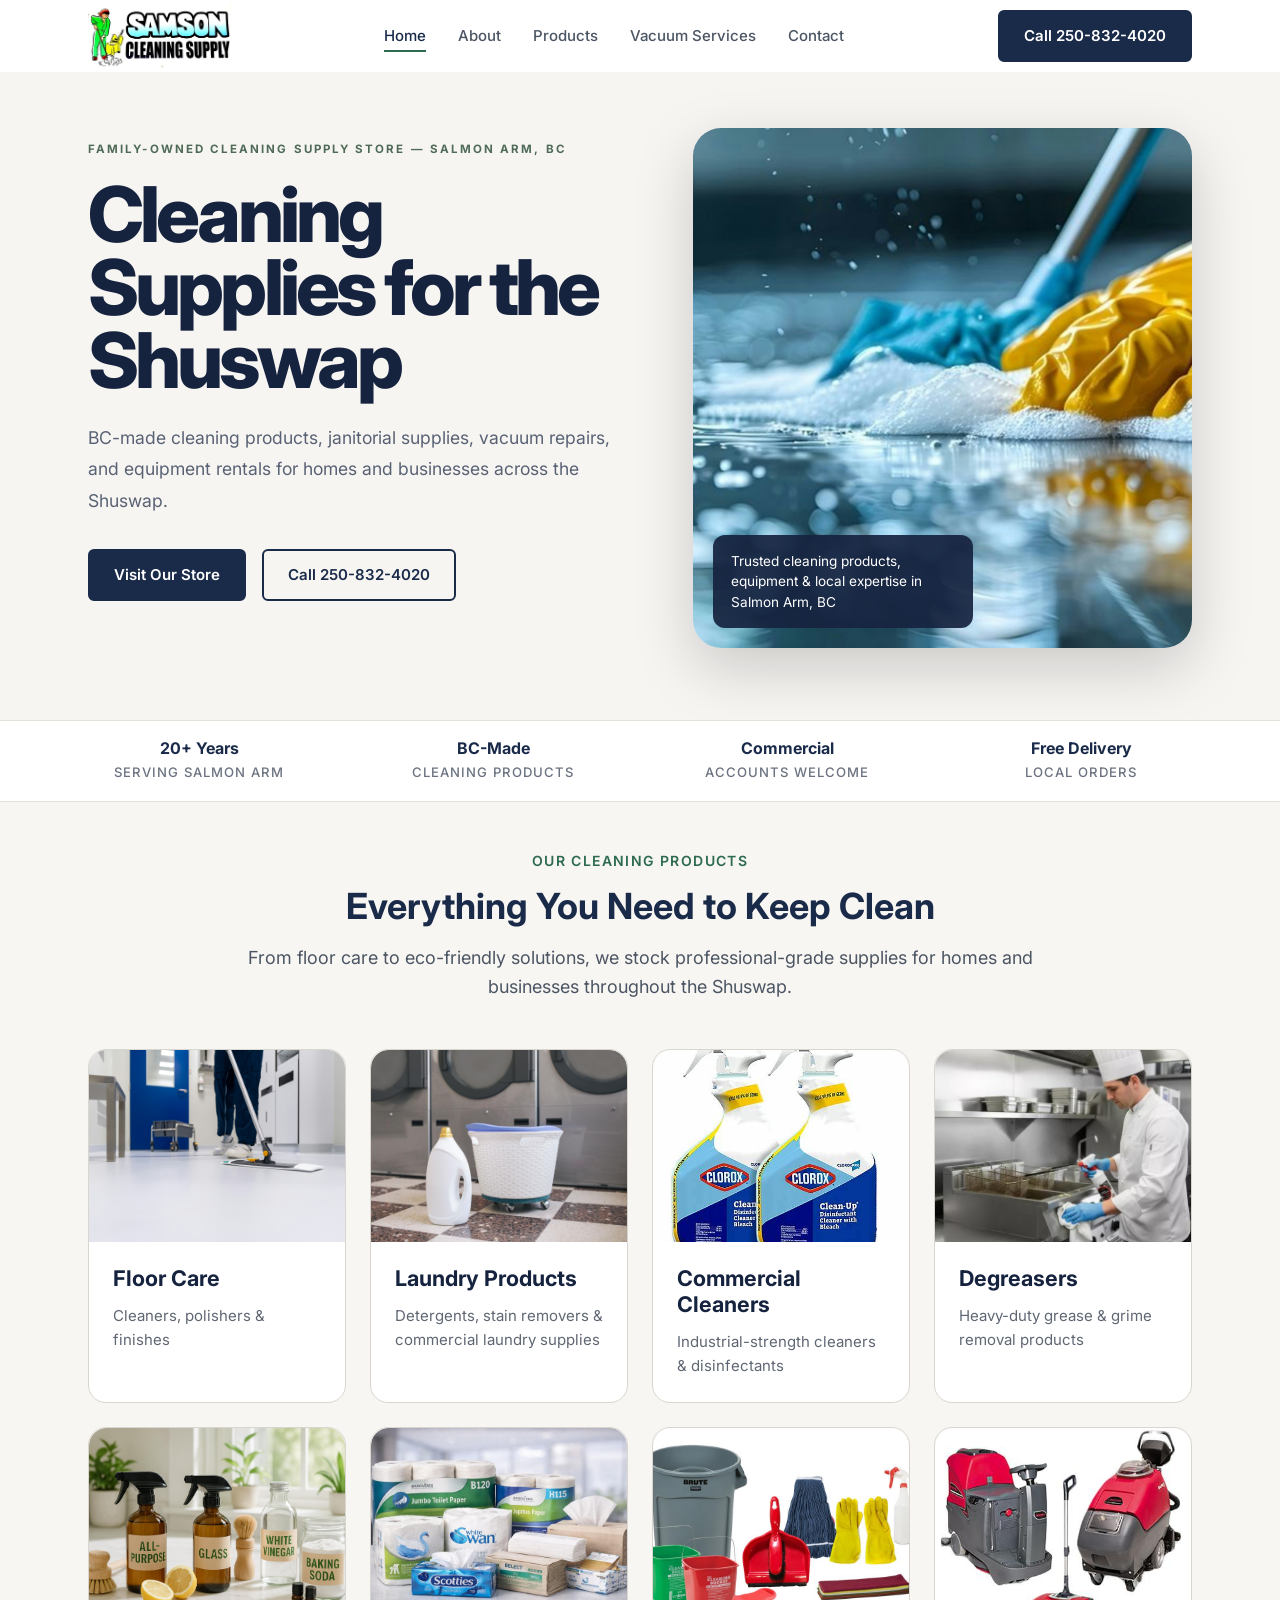
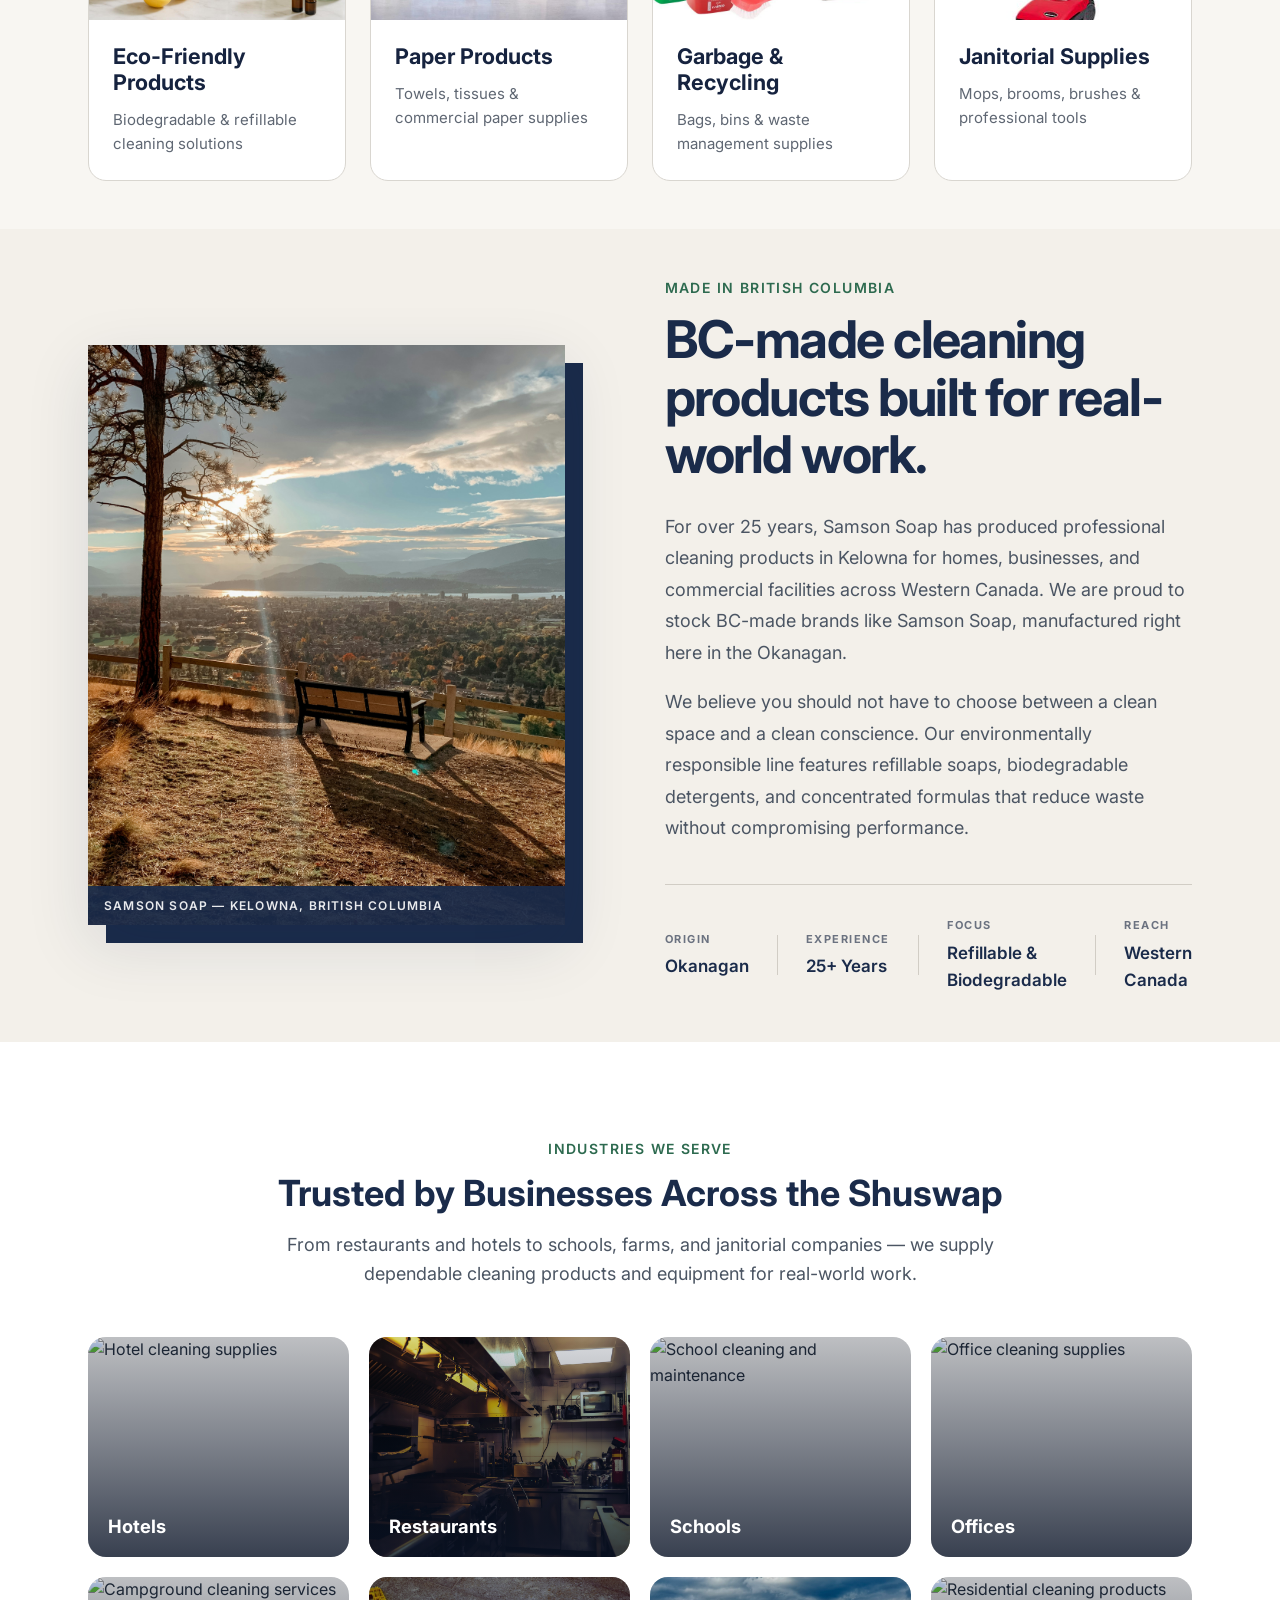
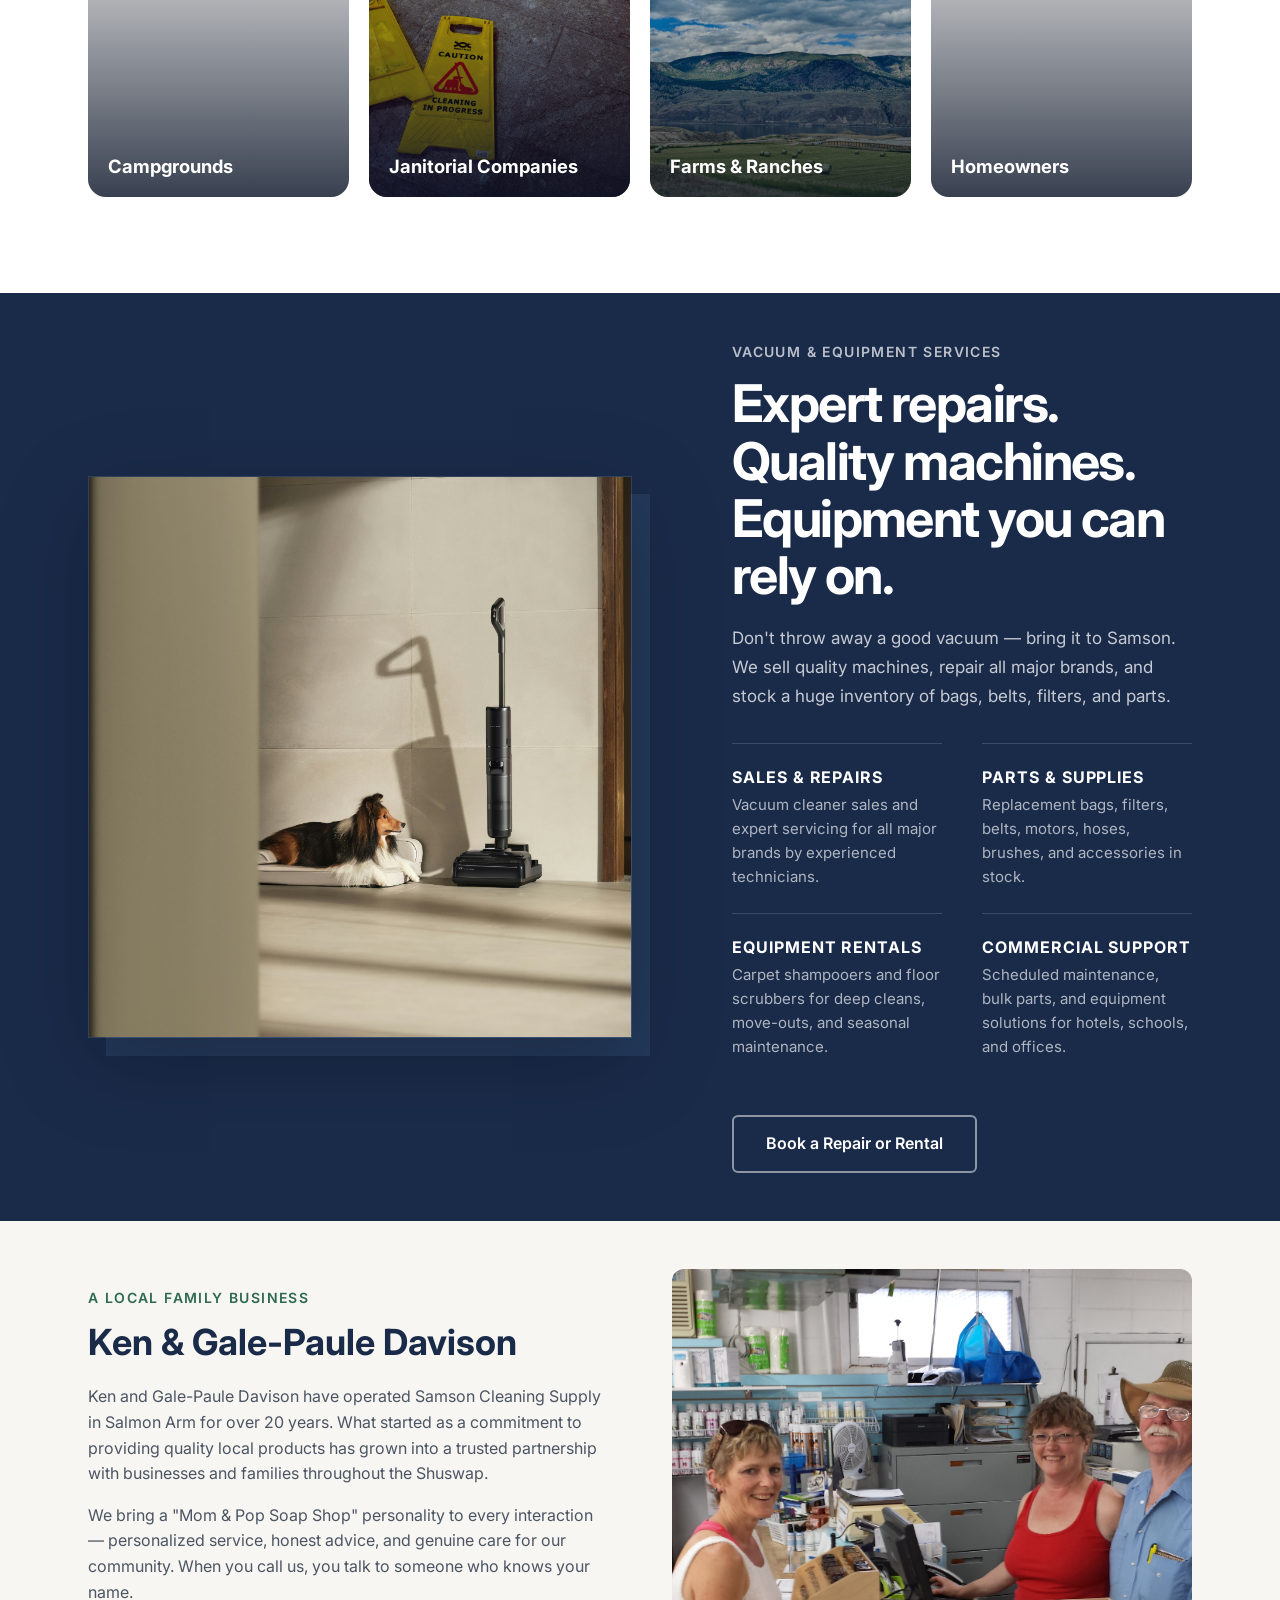
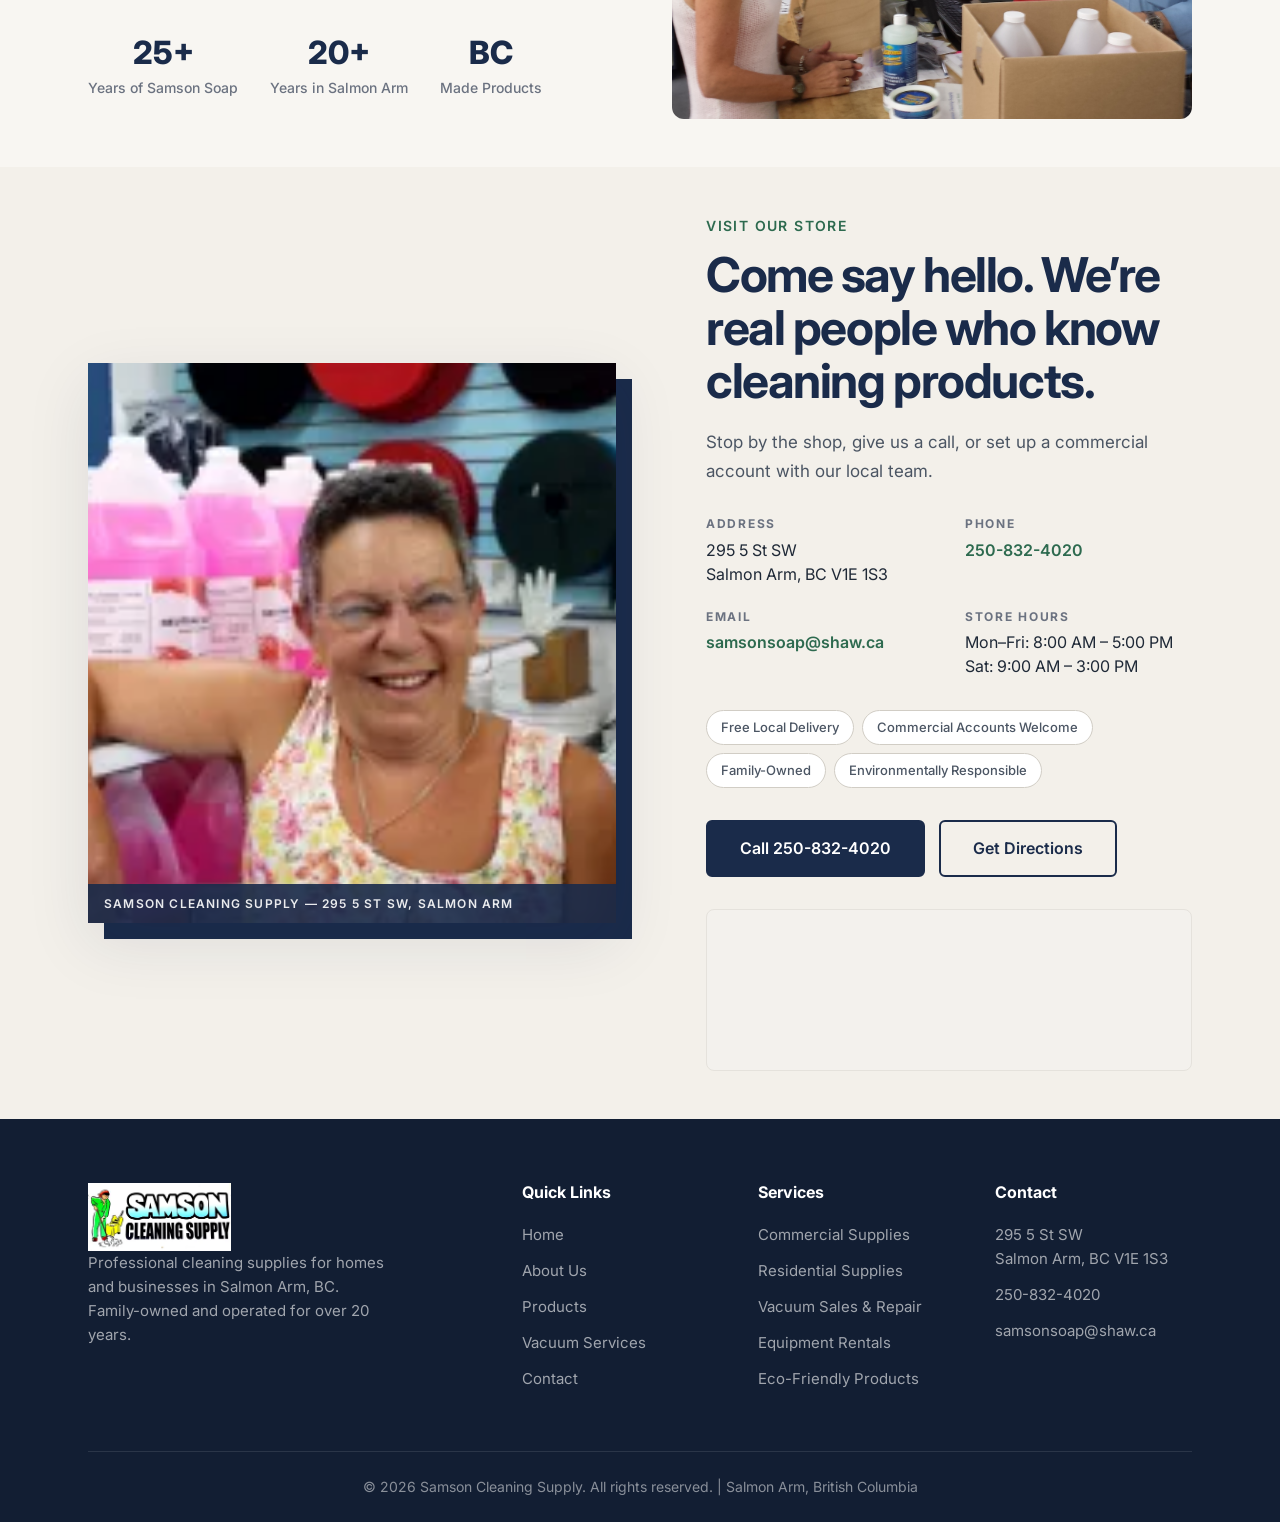
==== commit a97dd685: "title" ====
--- a/index.html
+++ b/index.html
@@ -64,7 +64,7 @@
               </p>
       
               <h1>
-                Professional Cleaning Supplies for the Shuswap
+                Cleaning Supplies for the Shuswap
               </h1>
       
               <p class="hero-description">
--- a/style.css
+++ b/style.css
@@ -335,13 +335,11 @@
   }
   
   .hero h1 {
-    font-size: 2.75rem;
-    font-weight: 800;
-    line-height: 1.05;
-    color: var(--navy);
-    margin-bottom: 28px;
-    letter-spacing: -0.03em;
-  }
+  font-size: clamp(2.2rem, 4.5vw, 3.8rem);   /* smaller max size */
+  font-weight: 700;                           /* drop from 900 to 700 */
+  line-height: 1.15;                          /* breathe a little */
+  max-width: 600px;                           /* prevent awkward wrapping */
+}
   
   .hero-lead {
     font-size: 1.125rem;
